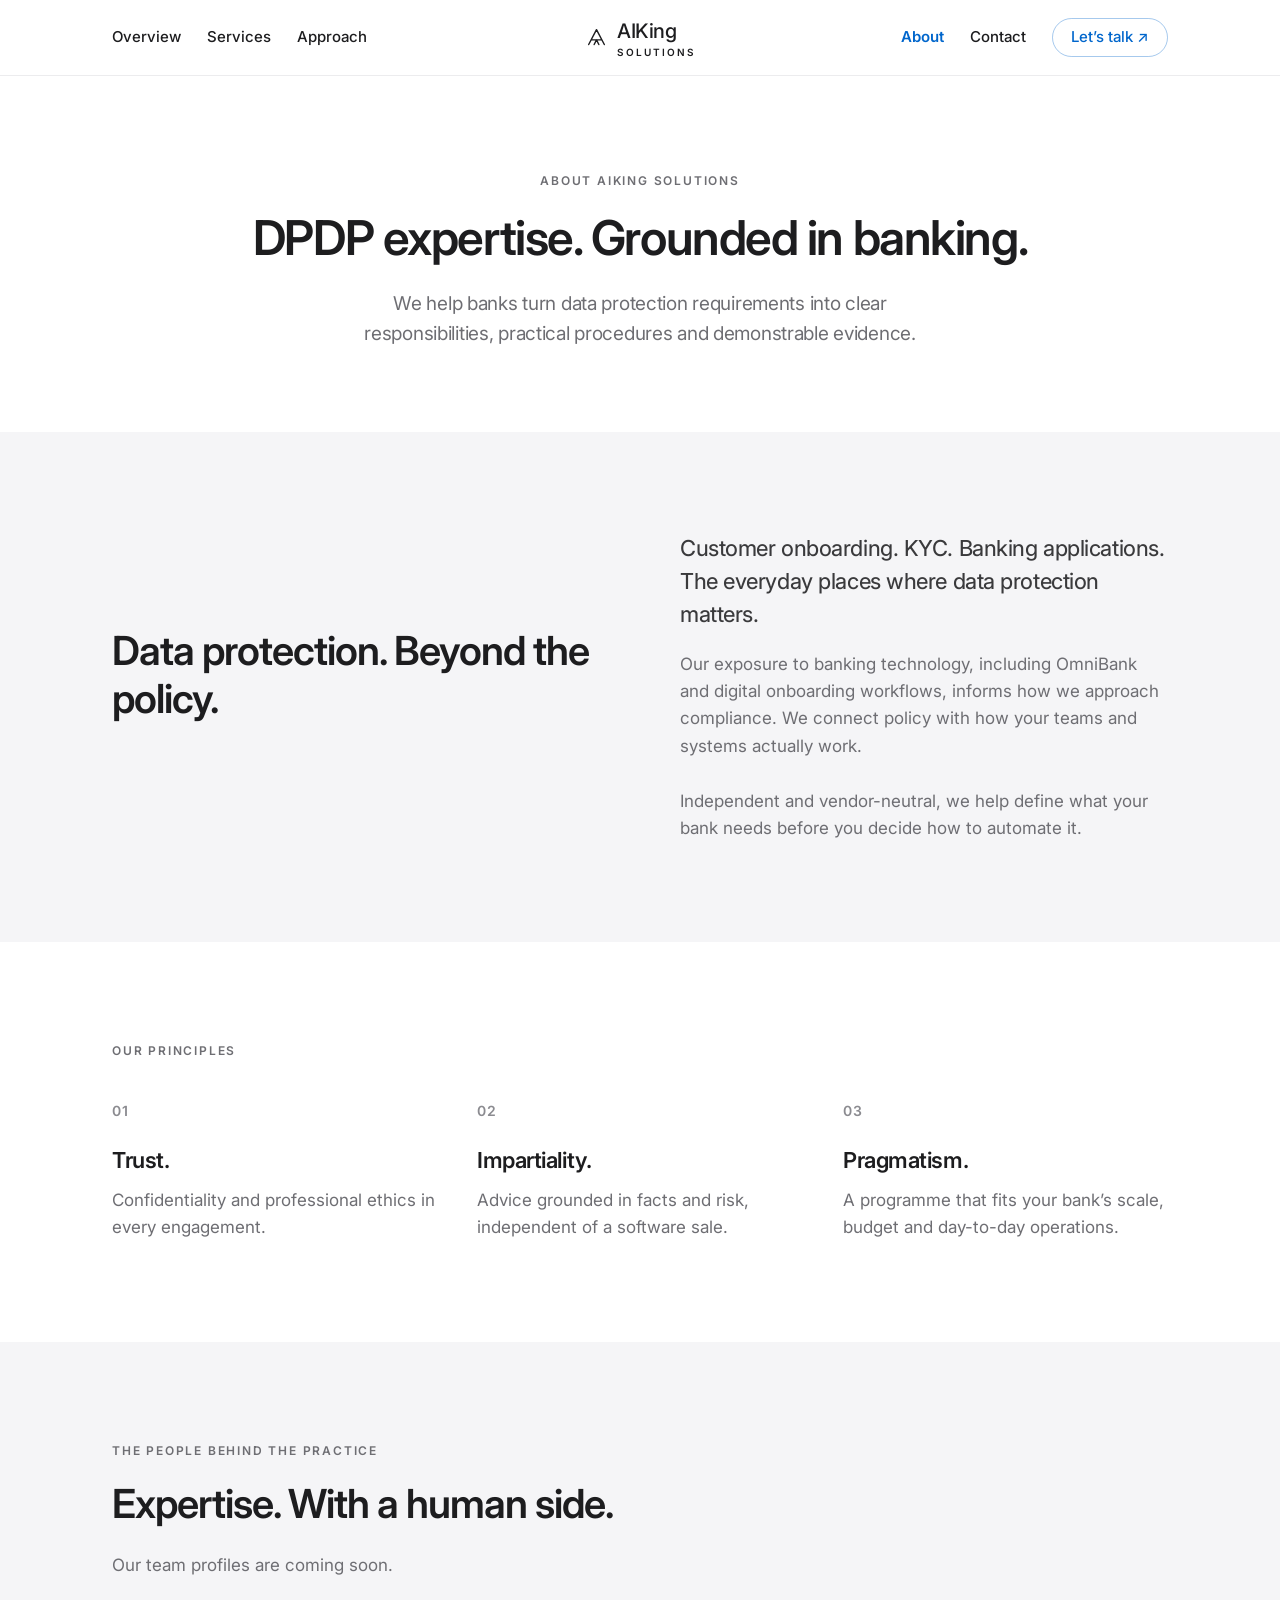
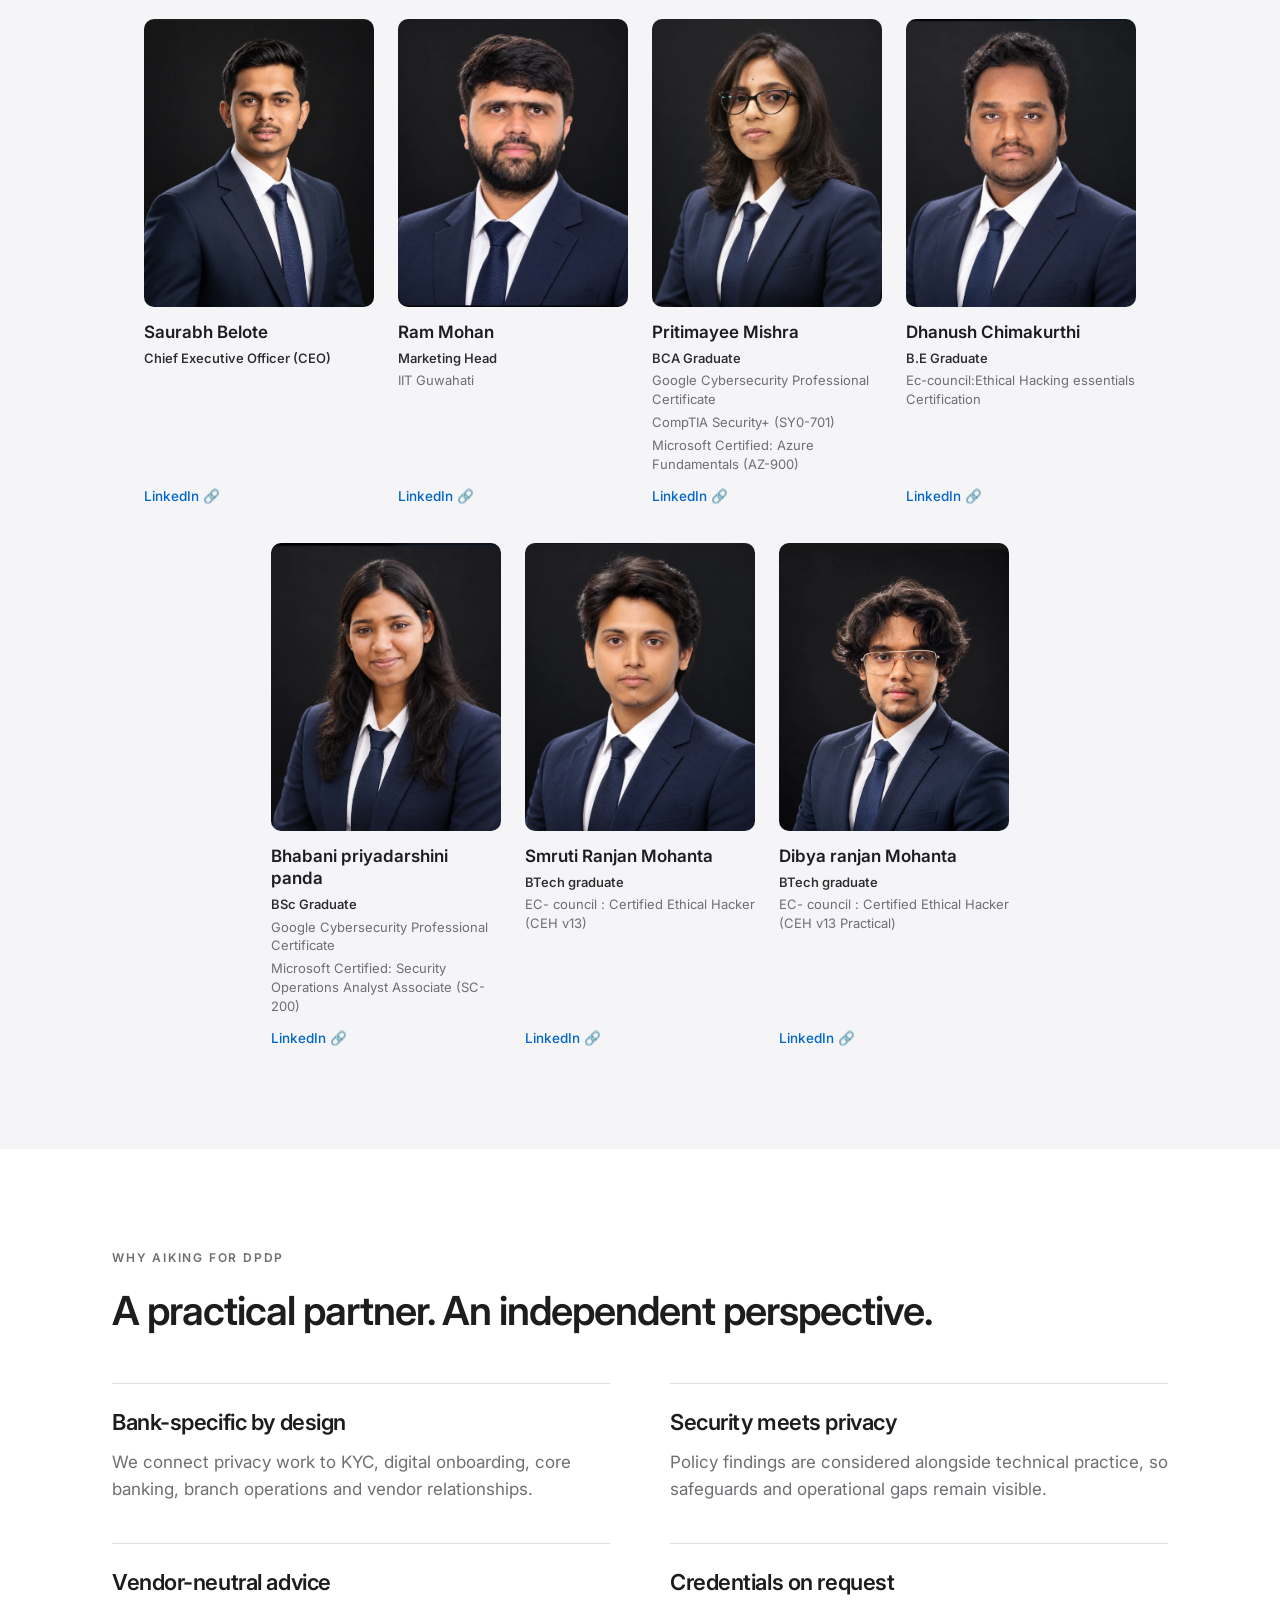
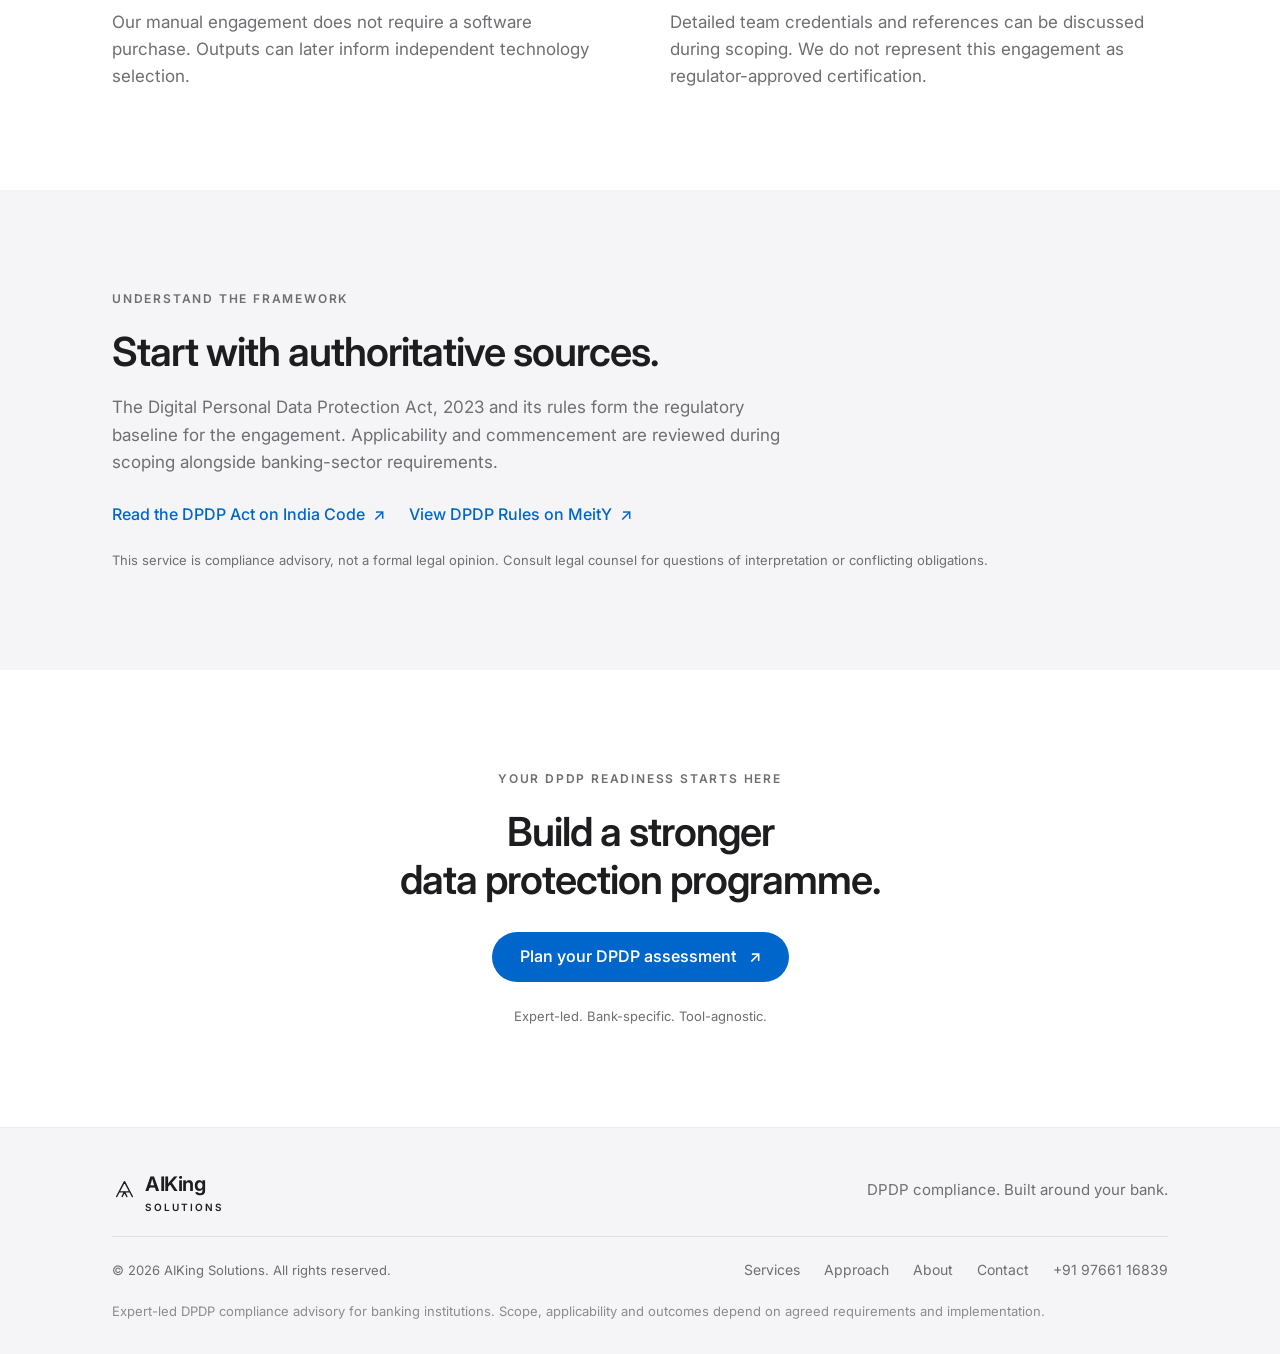
==== about.html @ 1e18ea0f "Enforce Inter font-family with !important, remove tailwindcdn runtime script, and bump to v=12" ====
<!doctype html>
<html lang="en">
  <head>
    <meta charset="UTF-8" />
    <meta name="viewport" content="width=device-width, initial-scale=1" />
    <title>About — AIKing Solutions</title>
    <meta name="description" content="Expert-led DPDP compliance services for banks. Bank-specific assessments, policies, training and editable compliance toolkits from AIKing Solutions." />
    <link rel="preconnect" href="https://fonts.googleapis.com" />
    <link rel="preconnect" href="https://fonts.gstatic.com" crossorigin />
    <link href="https://fonts.googleapis.com/css2?family=Inter:wght@400;500;600;700&display=swap" rel="stylesheet" />
    <link rel="stylesheet" href="styles.css?v=12" />
    <script defer src="script.js?v=12"></script>
  </head>
  <body>
    <header class="site-header">
      <nav class="wrap nav" aria-label="Main navigation">
        <div class="nav-left"><a href="index.html">Overview</a><a href="services.html">Services</a><a href="approach.html">Approach</a></div>
        <a href="index.html" class="brand" aria-label="AIKing Solutions home"
          ><svg viewBox="0 0 32 32" fill="none" aria-hidden="true"><path d="m6 25 10-19 10 19M10 19h12M13 25l3-6 3 6" stroke="currentColor" stroke-width="1.8" stroke-linecap="round" stroke-linejoin="round" /></svg><span>AIKing<small>SOLUTIONS</small></span></a
        >
        <div class="nav-right"><a href="about.html" class="active" aria-current="page">About</a><a href="contact.html">Contact</a><a class="nav-cta" href="contact.html">Let’s talk ↗</a></div>
        <button class="menu-toggle" aria-expanded="false" aria-label="Toggle navigation">Menu</button>
      </nav>
    </header>
    <main>
      <section class="page-intro wrap reveal">
        <p class="eyebrow">ABOUT AIKING SOLUTIONS</p>
        <h1 style="margin-bottom: 28px">DPDP expertise. Grounded in banking.</h1>
        <p class="lead">We help banks turn data protection requirements into clear responsibilities, practical procedures and demonstrable evidence.</p>
      </section>
      <section class="soft section">
        <div class="wrap split reveal">
          <h2>Data protection. Beyond the policy.</h2>
          <div>
            <p class="body-large" style="margin-bottom: 20px">Customer onboarding. KYC. Banking applications. The everyday places where data protection matters.</p>
            <p style="margin-bottom: 28px">Our exposure to banking technology, including OmniBank and digital onboarding workflows, informs how we approach compliance. We connect policy with how your teams and systems actually work.</p>
            <p>Independent and vendor-neutral, we help define what your bank needs before you decide how to automate it.</p>
          </div>
        </div>
      </section>
      <section class="wrap section">
        <p class="eyebrow">OUR PRINCIPLES</p>
        <div class="grid md:grid-cols-3 gap-10 pillars">
          <article class="reveal">
            <span class="number">01</span>
            <h3>Trust.</h3>
            <p>Confidentiality and professional ethics in every engagement.</p>
          </article>
          <article class="reveal">
            <span class="number">02</span>
            <h3>Impartiality.</h3>
            <p>Advice grounded in facts and risk, independent of a software sale.</p>
          </article>
          <article class="reveal">
            <span class="number">03</span>
            <h3>Pragmatism.</h3>
            <p>A programme that fits your bank’s scale, budget and day-to-day operations.</p>
          </article>
        </div>
      </section>
      <section class="soft section">
        <div class="wrap">
          <p class="eyebrow">THE PEOPLE BEHIND THE PRACTICE</p>
          <h2>Expertise. With a human side.</h2>
          <p>Our team profiles are coming soon.</p>
          <div class="team-container" style="display: flex; flex-direction: column; gap: 36px; margin-top: 40px">
            <div class="team-row" style="display: flex; flex-wrap: wrap; justify-content: center; gap: 32px 24px">
              <article class="team-placeholder reveal" aria-label="Saurabh Belote" style="flex: 0 1 230px; width: 230px; max-width: 235px; display: flex; flex-direction: column">
                <div class="portrait" style="border: none; outline: none; box-shadow: none; background: transparent; overflow: hidden; border-radius: 10px; margin-bottom: 14px"><img src="images/team-ceo.webp" alt="Saurabh Belote" style="width: 100%; height: 100%; object-fit: cover; object-position: center top; border: none; outline: none; display: block" /></div>
                <p style="font-weight: 600; color: var(--ink); font-size: 14px; margin: 0 0 6px">Saurabh Belote</p>
                <div style="display: flex; flex-direction: column; gap: 4px; font-size: 11px; line-height: 1.45; color: var(--muted)"><span style="color: #2c2c2e; font-weight: 550">Chief Executive Officer (CEO)</span></div>
                <a href="https://www.linkedin.com/in/saurabh-belote" target="_blank" rel="noopener noreferrer" style="color: var(--blue); font-size: 11px; font-weight: 500; display: inline-block; margin-top: auto; padding-top: 12px">LinkedIn 🔗</a>
              </article>
              <article class="team-placeholder reveal" aria-label="Ram Mohan" style="flex: 0 1 230px; width: 230px; max-width: 235px; display: flex; flex-direction: column">
                <div class="portrait" style="border: none; outline: none; box-shadow: none; background: transparent; overflow: hidden; border-radius: 10px; margin-bottom: 14px"><img src="images/team-marketing.webp" alt="Ram Mohan" style="width: 100%; height: 100%; object-fit: cover; object-position: center top; border: none; outline: none; display: block" /></div>
                <p style="font-weight: 600; color: var(--ink); font-size: 14px; margin: 0 0 6px">Ram Mohan</p>
                <div style="display: flex; flex-direction: column; gap: 4px; font-size: 11px; line-height: 1.45; color: var(--muted)"><span style="color: #2c2c2e; font-weight: 550">Marketing Head</span><span>IIT Guwahati</span></div>
                <a href="https://linkedin.com/in/rammohanpydi" target="_blank" rel="noopener noreferrer" style="color: var(--blue); font-size: 11px; font-weight: 500; display: inline-block; margin-top: auto; padding-top: 12px">LinkedIn 🔗</a>
              </article>
              <article class="team-placeholder reveal" aria-label="Pritimayee Mishra" style="flex: 0 1 230px; width: 230px; max-width: 235px; display: flex; flex-direction: column">
                <div class="portrait" style="border: none; outline: none; box-shadow: none; background: transparent; overflow: hidden; border-radius: 10px; margin-bottom: 14px"><img src="images/team-1.webp" alt="Pritimayee Mishra" style="width: 100%; height: 100%; object-fit: cover; object-position: center top; border: none; outline: none; display: block" /></div>
                <p style="font-weight: 600; color: var(--ink); font-size: 14px; margin: 0 0 6px">Pritimayee Mishra</p>
                <div style="display: flex; flex-direction: column; gap: 4px; font-size: 11px; line-height: 1.45; color: var(--muted)"><span style="color: #2c2c2e; font-weight: 550">BCA Graduate</span><span>Google Cybersecurity Professional Certificate</span><span>CompTIA Security+ (SY0-701)</span><span>Microsoft Certified: Azure Fundamentals (AZ-900)</span></div>
                <a href="https://www.linkedin.com/in/pritimayee-mishra-a0551719b?utm_source=share_via&utm_content=profile&utm_medium=member_android" target="_blank" rel="noopener noreferrer" style="color: var(--blue); font-size: 11px; font-weight: 500; display: inline-block; margin-top: auto; padding-top: 12px">LinkedIn 🔗</a>
              </article>
              <article class="team-placeholder reveal" aria-label="Dhanush Chimakurthi" style="flex: 0 1 230px; width: 230px; max-width: 235px; display: flex; flex-direction: column">
                <div class="portrait" style="border: none; outline: none; box-shadow: none; background: transparent; overflow: hidden; border-radius: 10px; margin-bottom: 14px"><img src="images/team-2.webp" alt="Dhanush Chimakurthi" style="width: 100%; height: 100%; object-fit: cover; object-position: center top; border: none; outline: none; display: block" /></div>
                <p style="font-weight: 600; color: var(--ink); font-size: 14px; margin: 0 0 6px">Dhanush Chimakurthi</p>
                <div style="display: flex; flex-direction: column; gap: 4px; font-size: 11px; line-height: 1.45; color: var(--muted)"><span style="color: #2c2c2e; font-weight: 550">B.E Graduate</span><span>Ec-council:Ethical Hacking essentials Certification</span></div>
                <a href="https://www.linkedin.com/in/dhanush-chimakurthi-601066255/" target="_blank" rel="noopener noreferrer" style="color: var(--blue); font-size: 11px; font-weight: 500; display: inline-block; margin-top: auto; padding-top: 12px">LinkedIn 🔗</a>
              </article>
            </div>
            <div class="team-row" style="display: flex; flex-wrap: wrap; justify-content: center; gap: 32px 24px">
              <article class="team-placeholder reveal" aria-label="Bhabani priyadarshini panda" style="flex: 0 1 230px; width: 230px; max-width: 235px; display: flex; flex-direction: column">
                <div class="portrait" style="border: none; outline: none; box-shadow: none; background: transparent; overflow: hidden; border-radius: 10px; margin-bottom: 14px"><img src="images/team-3.webp" alt="Bhabani priyadarshini panda" style="width: 100%; height: 100%; object-fit: cover; object-position: center top; border: none; outline: none; display: block" /></div>
                <p style="font-weight: 600; color: var(--ink); font-size: 14px; margin: 0 0 6px">Bhabani priyadarshini panda</p>
                <div style="display: flex; flex-direction: column; gap: 4px; font-size: 11px; line-height: 1.45; color: var(--muted)"><span style="color: #2c2c2e; font-weight: 550">BSc Graduate</span><span>Google Cybersecurity Professional Certificate</span><span>Microsoft Certified: Security Operations Analyst Associate (SC-200)</span></div>
                <a href="https://www.linkedin.com/in/bp69" target="_blank" rel="noopener noreferrer" style="color: var(--blue); font-size: 11px; font-weight: 500; display: inline-block; margin-top: auto; padding-top: 12px">LinkedIn 🔗</a>
              </article>
              <article class="team-placeholder reveal" aria-label="Smruti Ranjan Mohanta" style="flex: 0 1 230px; width: 230px; max-width: 235px; display: flex; flex-direction: column">
                <div class="portrait" style="border: none; outline: none; box-shadow: none; background: transparent; overflow: hidden; border-radius: 10px; margin-bottom: 14px"><img src="images/team-4.webp" alt="Smruti Ranjan Mohanta" style="width: 100%; height: 100%; object-fit: cover; object-position: center top; border: none; outline: none; display: block" /></div>
                <p style="font-weight: 600; color: var(--ink); font-size: 14px; margin: 0 0 6px">Smruti Ranjan Mohanta</p>
                <div style="display: flex; flex-direction: column; gap: 4px; font-size: 11px; line-height: 1.45; color: var(--muted)"><span style="color: #2c2c2e; font-weight: 550">BTech graduate</span><span>EC- council : Certified Ethical Hacker (CEH v13)</span></div>
                <a href="https://www.linkedin.com/in/smruti-ranjan-mohanta-346a89293" target="_blank" rel="noopener noreferrer" style="color: var(--blue); font-size: 11px; font-weight: 500; display: inline-block; margin-top: auto; padding-top: 12px">LinkedIn 🔗</a>
              </article>
              <article class="team-placeholder reveal" aria-label="Dibya ranjan Mohanta" style="flex: 0 1 230px; width: 230px; max-width: 235px; display: flex; flex-direction: column">
                <div class="portrait" style="border: none; outline: none; box-shadow: none; background: transparent; overflow: hidden; border-radius: 10px; margin-bottom: 14px"><img src="images/team-5.webp" alt="Dibya ranjan Mohanta" style="width: 100%; height: 100%; object-fit: cover; object-position: center top; border: none; outline: none; display: block" /></div>
                <p style="font-weight: 600; color: var(--ink); font-size: 14px; margin: 0 0 6px">Dibya ranjan Mohanta</p>
                <div style="display: flex; flex-direction: column; gap: 4px; font-size: 11px; line-height: 1.45; color: var(--muted)"><span style="color: #2c2c2e; font-weight: 550">BTech graduate</span><span>EC- council : Certified Ethical Hacker (CEH v13 Practical)</span></div>
                <a href="https://www.linkedin.com/in/dibyaranjan-mohanta?utm_source=share_via&utm_content=profile&utm_medium=member_ios" target="_blank" rel="noopener noreferrer" style="color: var(--blue); font-size: 11px; font-weight: 500; display: inline-block; margin-top: auto; padding-top: 12px">LinkedIn 🔗</a>
              </article>
            </div>
          </div>
        </div>
      </section>
      <section class="section">
        <div class="wrap">
          <p class="eyebrow">WHY AIKING FOR DPDP</p>
          <h2>A practical partner. An independent perspective.</h2>
          <div class="detail-grid">
            <article class="reveal">
              <h3>Bank-specific by design</h3>
              <p>We connect privacy work to KYC, digital onboarding, core banking, branch operations and vendor relationships.</p>
            </article>
            <article class="reveal">
              <h3>Security meets privacy</h3>
              <p>Policy findings are considered alongside technical practice, so safeguards and operational gaps remain visible.</p>
            </article>
            <article class="reveal">
              <h3>Vendor-neutral advice</h3>
              <p>Our manual engagement does not require a software purchase. Outputs can later inform independent technology selection.</p>
            </article>
            <article class="reveal">
              <h3>Credentials on request</h3>
              <p>Detailed team credentials and references can be discussed during scoping. We do not represent this engagement as regulator-approved certification.</p>
            </article>
          </div>
        </div>
      </section>
      <section class="soft section">
        <div class="wrap">
          <p class="eyebrow">UNDERSTAND THE FRAMEWORK</p>
          <h2 style="margin-bottom: 18px">Start with authoritative sources.</h2>
          <p class="section-description" style="margin-bottom: 28px">The Digital Personal Data Protection Act, 2023 and its rules form the regulatory baseline for the engagement. Applicability and commencement are reviewed during scoping alongside banking-sector requirements.</p>
          <div class="resource-links">
            <a class="link" href="https://www.meity.gov.in/documents/act-and-policies/digital-personal-data-protection-rules-2025-gDOxUjMtQWa?pageTitle=Digital-Personal-Data-Protection-Rules-2025" target="_blank" rel="noopener noreferrer">Read the DPDP Act on India Code <span aria-hidden="true">↗</span></a
            ><a class="link" href="DPDP-ACT-official.pdf" target="_blank" rel="noopener noreferrer">View DPDP Rules on MeitY <span aria-hidden="true">↗</span></a>
          </div>
          <p class="fine">This service is compliance advisory, not a formal legal opinion. Consult legal counsel for questions of interpretation or conflicting obligations.</p>
        </div>
      </section>
      <section class="endcap reveal">
        <p class="eyebrow">YOUR DPDP READINESS STARTS HERE</p>
        <h2 style="margin-bottom: 28px">Build a stronger<br />data protection programme.</h2>
        <a class="button" href="contact.html">Plan your DPDP assessment <span aria-hidden="true">↗</span></a>
        <p class="fine">Expert-led. Bank-specific. Tool-agnostic.</p>
      </section>
    </main>
    <footer>
      <div class="wrap">
        <div class="footer-top">
          <a href="index.html" class="brand"
            ><svg viewBox="0 0 32 32" fill="none" aria-hidden="true"><path d="m6 25 10-19 10 19M10 19h12M13 25l3-6 3 6" stroke="currentColor" stroke-width="1.8" stroke-linecap="round" stroke-linejoin="round" /></svg><span>AIKing<small>SOLUTIONS</small></span></a
          >
          <p>DPDP compliance. Built around your bank.</p>
        </div>
        <div class="footer-bottom">
          <small>© 2026 AIKing Solutions. All rights reserved.</small>
          <div class="footer-links"><a href="services.html">Services</a><a href="approach.html">Approach</a><a href="about.html" class="active" aria-current="page">About</a><a href="contact.html">Contact</a><a href="tel:+919766116839">+91 97661 16839</a></div>
        </div>
        <p class="fine">Expert-led DPDP compliance advisory for banking institutions. Scope, applicability and outcomes depend on agreed requirements and implementation.</p>
      </div>
    </footer>
  </body>
</html>
---- styles.css ----
@import url('https://fonts.googleapis.com/css2?family=Inter:wght@400;500;600;700&display=swap');

/* ==========================================================================
   AIKing Solutions — Typography & Design System
   Consistent font sizes, line heights, and mobile responsive behavior
   ========================================================================== */

:root {
  /* Brand Color Palette */
  --blue: #0066cc;
  --blue-hover: #004f9e;
  --ink: #1d1d1f;
  --muted: #6e6e73;
  --soft: #f5f5f7;
  --border: #ececee;
  --border-dark: #dedee3;

  /* Font Family - Consistent Inter throughout */
  --font-sans: 'Inter', -apple-system, BlinkMacSystemFont, "Segoe UI", Roboto, Helvetica, Arial, sans-serif;

  /* Typography Scale — Desktop Defaults */
  --fs-hero: 64px;
  --lh-hero: 1.1;

  --fs-h1: 48px;
  --lh-h1: 1.15;

  --fs-h2: 40px;
  --lh-h2: 1.2;

  --fs-h3: 30px;
  --lh-h3: 1.25;

  --fs-h4: 22px;
  --lh-h4: 1.3;

  --fs-body-lead: 19px;
  --lh-body-lead: 1.55;

  --fs-body-large: 22px;
  --lh-body-large: 1.5;

  --fs-body: 17px;
  --lh-body: 1.6;

  --fs-nav: 15px;
  --lh-nav: 1.35;

  --fs-button: 16px;
  --lh-button: 1.35;

  --fs-label: 14px;
  --lh-label: 1.45;

  --fs-eyebrow: 12px;
  --fs-small: 13px;
  --lh-small: 1.6;
}

/* ==========================================================================
   Base Styles & Reset
   ========================================================================== */

*, *::before, *::after {
  box-sizing: border-box;
  font-family: inherit;
}

html {
  font-family: var(--font-sans) !important;
  scroll-behavior: smooth;
  scroll-padding-top: 90px;
  -webkit-text-size-adjust: 100%;
}

body, h1, h2, h3, h4, h5, h6, p, a, span, button, input, select, textarea, small, strong, th, td, caption, label, summary, .hero h1 {
  font-family: var(--font-sans) !important;
}

body {
  margin: 0;
  background: #ffffff;
  color: var(--ink);
  font-family: var(--font-sans);
  font-size: var(--fs-body);
  line-height: var(--lh-body);
  -webkit-font-smoothing: antialiased;
  -moz-osx-font-smoothing: grayscale;
  text-rendering: optimizeLegibility;
  overflow-x: hidden;
  width: 100%;
}

a {
  color: inherit;
  text-decoration: none;
  transition: color 0.2s ease;
}

button, input, textarea, select {
  font-family: var(--font-sans);
  font-size: inherit;
  color: inherit;
}

button, a, input, textarea, select {
  outline-offset: 4px;
}

/* ==========================================================================
   Typography Hierarchy (Desktop Defaults: >= 1025px)
   ========================================================================== */

h1, h2, h3, h4, p {
  margin-top: 0;
}

h1 {
  font-size: var(--fs-h1);
  font-weight: 600;
  line-height: var(--lh-h1);
  letter-spacing: -0.03em;
  margin-bottom: 24px;
  color: var(--ink);
  word-wrap: break-word;
}

h2 {
  font-size: var(--fs-h2);
  line-height: var(--lh-h2);
  font-weight: 600;
  letter-spacing: -0.025em;
  margin-bottom: 24px;
  color: var(--ink);
  word-wrap: break-word;
}

h3 {
  font-size: var(--fs-h3);
  font-weight: 600;
  letter-spacing: -0.02em;
  line-height: var(--lh-h3);
  margin-bottom: 16px;
  color: var(--ink);
  word-wrap: break-word;
}

p {
  color: var(--muted);
  font-size: var(--fs-body);
  line-height: var(--lh-body);
  margin-bottom: 18px;
}

p:last-child {
  margin-bottom: 0;
}

.lead {
  font-size: var(--fs-body-lead);
  line-height: var(--lh-body-lead);
  letter-spacing: -0.015em;
  max-width: 640px;
  margin: 0 auto 28px;
  color: var(--muted);
}

.body-large {
  font-size: var(--fs-body-large);
  line-height: var(--lh-body-large);
  letter-spacing: -0.02em;
  color: #3a3a3c;
  font-weight: 450;
}

.eyebrow {
  font-size: var(--fs-eyebrow);
  letter-spacing: 1.8px;
  line-height: 1.5;
  font-weight: 600;
  text-transform: uppercase;
  color: var(--muted);
  margin-bottom: 20px;
  display: block;
}

small {
  font-size: var(--fs-small);
  line-height: var(--lh-small);
  color: var(--muted);
}

.fine {
  font-size: var(--fs-small);
  line-height: var(--lh-small);
  margin-top: 24px;
  color: var(--muted);
  display: block;
}

/* ==========================================================================
   Buttons & Links
   ========================================================================== */

.button {
  border: 0;
  display: inline-flex;
  justify-content: center;
  gap: 12px;
  align-items: center;
  background: var(--blue);
  color: #ffffff;
  padding: 14px 28px;
  border-radius: 40px;
  font-size: var(--fs-button);
  line-height: var(--lh-button);
  font-weight: 550;
  font-family: var(--font-sans);
  cursor: pointer;
  transition: background 0.25s ease, transform 0.25s ease, box-shadow 0.25s ease;
  min-height: 48px;
  white-space: nowrap;
  box-sizing: border-box;
}

.button:hover {
  background: var(--blue-hover);
  transform: translateY(-2px);
  box-shadow: 0 4px 14px rgba(0, 102, 204, 0.25);
}

.button:active {
  transform: translateY(0);
}

.button.outline {
  background: transparent;
  color: var(--blue);
  border: 1.5px solid var(--blue);
  padding: 12px 24px;
  font-size: var(--fs-button);
  line-height: var(--lh-button);
  font-weight: 550;
  box-shadow: none;
}

.button.outline:hover {
  background: var(--blue);
  color: #ffffff;
  box-shadow: 0 4px 14px rgba(0, 102, 204, 0.25);
}

.link {
  color: var(--blue);
  font-size: var(--fs-button);
  font-weight: 500;
  line-height: var(--lh-button);
  display: inline-flex;
  gap: 8px;
  align-items: center;
  transition: color 0.2s ease, gap 0.2s ease;
}

.link:hover {
  color: var(--blue-hover);
  gap: 11px;
}

/* ==========================================================================
   Layout Containers & Common Classes
   ========================================================================== */

.wrap {
  max-width: 1120px;
  margin-left: auto;
  margin-right: auto;
  padding-left: 32px;
  padding-right: 32px;
  box-sizing: border-box;
}

.soft {
  background: var(--soft);
}

.section {
  padding-top: 100px;
  padding-bottom: 100px;
}

.section-head {
  margin-bottom: 56px;
}

.narrow {
  max-width: 1120px;
}

.split {
  display: grid;
  grid-template-columns: 1fr 1fr;
  gap: 80px;
  align-items: center;
  padding-top: 100px;
  padding-bottom: 100px;
}

.section .split {
  padding-top: 0;
  padding-bottom: 0;
}

/* ==========================================================================
   Header & Navigation
   ========================================================================== */

.site-header {
  height: 76px;
  position: sticky;
  top: 0;
  z-index: 50;
  background: rgba(255, 255, 255, 0.9);
  backdrop-filter: blur(20px);
  -webkit-backdrop-filter: blur(20px);
  border-bottom: 1px solid var(--border);
  transition: height 0.25s ease;
}

.nav {
  height: 100%;
  display: grid;
  grid-template-columns: 1fr auto 1fr;
  align-items: center;
  gap: 32px;
}

.nav-left, .nav-right {
  display: flex;
  gap: 26px;
  align-items: center;
}

.nav-right {
  justify-content: flex-end;
}

.nav a {
  font-size: var(--fs-nav);
  line-height: var(--lh-nav);
  font-weight: 500;
  white-space: nowrap;
  color: var(--ink);
  transition: color 0.2s ease;
}

.nav a:hover {
  color: var(--blue);
}

.nav a.active {
  color: var(--blue);
  font-weight: 600;
}

.brand {
  font-size: 20px !important;
  font-weight: 650;
  letter-spacing: -0.5px;
  display: flex;
  gap: 8px;
  align-items: center;
  color: var(--ink);
}

.brand svg {
  width: 25px;
  height: 25px;
  color: var(--ink);
  flex-shrink: 0;
}

.brand small {
  display: block;
  line-height: 1;
  font-size: 10px;
  font-weight: 600;
  letter-spacing: 2px;
  color: var(--ink);
  margin-top: 2px;
}

.nav-cta {
  color: var(--blue) !important;
  border: 1px solid rgba(0, 102, 204, 0.35);
  padding: 8px 18px;
  border-radius: 30px;
  font-size: var(--fs-nav);
  font-weight: 550;
  transition: background 0.2s ease, border-color 0.2s ease;
}

.nav-cta:hover {
  background: rgba(0, 102, 204, 0.08);
  border-color: var(--blue);
}

.menu-toggle {
  display: none;
}

/* ==========================================================================
   Hero Section
   ========================================================================== */

.hero {
  text-align: center;
  padding-top: 72px;
  padding-bottom: 24px;
  overflow: hidden;
  position: relative;
}

.hero h1 {
  font-size: var(--fs-hero);
  line-height: var(--lh-hero);
  font-weight: 650;
  letter-spacing: -0.035em;
  margin-bottom: 22px;
}

.actions {
  display: flex;
  align-items: center;
  gap: 28px;
  justify-content: center;
  margin-bottom: 16px;
}

.hero-caption {
  display: flex;
  gap: 36px;
  justify-content: center;
  align-items: center;
  margin: 16px 0 48px;
  color: #86868b;
  font-size: 12px;
  font-weight: 500;
  letter-spacing: 1.5px;
}

/* 3D Folio Sculpture */
.sculpture {
  height: 470px;
  position: relative;
  max-width: 750px;
  margin: 12px auto 0;
  perspective: 1300px;
}

.folio {
  position: absolute;
  width: 265px;
  height: 320px;
  left: calc(50% - 132px);
  top: 64px;
  border-radius: 17px;
  transform: rotateY(-24deg) rotateX(12deg) rotateZ(-8deg);
  border: 1px solid #d2d3d6;
  box-shadow: 16px 22px 24px #20273515;
  background: linear-gradient(135deg, #ffffff 0%, #e8e9eb 50%, #ffffff 75%, #d9dade 100%);
}

.folio.back {
  transform: translate(52px, 5px) rotateY(-24deg) rotateX(12deg) rotateZ(6deg);
  background: #e5e5e8;
}

.folio.middle {
  transform: translate(26px, 1px) rotateY(-24deg) rotateX(12deg) rotateZ(-1deg);
}

.folio.front {
  padding: 23px;
  box-shadow: inset 2px 2px 1px white, 12px 23px 40px #20273520;
}

.folio-top {
  display: flex;
  justify-content: space-between;
  font-size: 12px;
  font-weight: 600;
  color: #54555c;
}

.folio-top span:last-child {
  font-size: 10px;
  letter-spacing: 1px;
}

.shield {
  width: 97px;
  height: 117px;
  margin: 28px auto 23px;
  color: #92959d;
  filter: drop-shadow(2px 4px 2px #ffffff);
}

.shield svg {
  height: 100%;
  width: 100%;
}

.folio-bottom {
  text-align: left;
}

.folio-bottom span {
  display: block;
  font-size: 20px;
  font-weight: 600;
  letter-spacing: -0.5px;
}

.folio-bottom small {
  font-size: 9px;
  letter-spacing: 1.5px;
  font-weight: 550;
}

.pedestal {
  position: absolute;
  bottom: 38px;
  left: 14%;
  width: 72%;
  height: 26px;
  border-radius: 50%;
  background: radial-gradient(ellipse, #a6a8b24a, transparent 70%);
  filter: blur(13px);
  z-index: -1;
}

.orbit {
  width: 590px;
  height: 190px;
  border: 1px solid #e8e8eb;
  border-radius: 50%;
  position: absolute;
  left: calc(50% - 295px);
  top: 170px;
  transform: rotate(-20deg);
  z-index: -1;
  pointer-events: none;
}

.orbit-two {
  transform: rotate(21deg);
  width: 660px;
  left: calc(50% - 330px);
  opacity: 0.55;
}

/* Focus strip */
.focus-strip {
  display: flex;
  justify-content: center;
  gap: 56px;
  border-top: 1px solid #e8e8eb;
  padding-top: 24px;
  padding-bottom: 28px;
  color: #6e6e73;
  font-size: var(--fs-label);
  font-weight: 500;
}

/* ==========================================================================
   Pillars & Deliverables Preview
   ========================================================================== */

.pillars {
  padding-top: 20px;
}

.number {
  font-size: var(--fs-label);
  font-weight: 600;
  color: #8b8b90;
  display: block;
  margin-bottom: 24px;
  letter-spacing: 0.5px;
}

.pillars h3,
.detail-grid h3,
.toolkit-list h3 {
  font-size: var(--fs-h4);
  line-height: var(--lh-h4);
  margin-bottom: 12px;
  font-weight: 600;
}

.pillars p,
.detail-grid p,
.toolkit-list p {
  font-size: var(--fs-body);
  line-height: var(--lh-body);
}

.paper-preview {
  background: #ffffff;
  padding: 40px;
  box-shadow: 0 16px 40px rgba(29, 29, 31, 0.05);
  transform: rotate(-2.5deg);
  border: 1px solid var(--border);
  min-height: 350px;
  border-radius: 8px;
}

.paper-preview h3 {
  font-size: 26px;
  line-height: 1.25;
  margin-bottom: 26px;
}

.paper-row {
  padding: 15px 0;
  border-top: 1px solid var(--border);
  display: flex;
  align-items: center;
  gap: 15px;
  font-size: var(--fs-label);
  color: #85858b;
  font-weight: 500;
}

.paper-row span {
  color: #414145;
  flex: 1;
  font-size: var(--fs-body);
}

.paper-preview small {
  font-size: 11px;
  letter-spacing: 1.2px;
  font-weight: 600;
  display: block;
  margin-top: 18px;
}

/* Detail Grid */
.detail-grid {
  display: grid;
  grid-template-columns: repeat(2, minmax(0, 1fr));
  gap: 40px 60px;
  margin-top: 48px;
}

.detail-grid article {
  border-top: 1px solid var(--border-dark);
  padding-top: 24px;
}

.section-description {
  max-width: 670px;
  font-size: var(--fs-body);
  line-height: var(--lh-body);
}

/* ==========================================================================
   Readiness Checklist & Summary Card
   ========================================================================== */

.readiness-layout {
  display: grid;
  grid-template-columns: 1.35fr 1fr;
  gap: 60px;
  margin-top: 45px;
  align-items: start;
}

.readiness-item {
  display: flex;
  align-items: flex-start;
  gap: 16px;
  padding: 18px 0;
  border-bottom: 1px solid var(--border-dark);
  font-size: var(--fs-body);
  line-height: var(--lh-body);
  cursor: pointer;
  word-break: break-word;
}

.readiness-item input[type="checkbox"] {
  accent-color: var(--blue);
  width: 20px;
  height: 20px;
  margin: 3px 0 0;
  flex-shrink: 0;
  cursor: pointer;
}

.readiness-result {
  background: #ffffff;
  padding: 32px;
  border-radius: 16px;
  border: 1px solid var(--border);
  box-shadow: 0 4px 20px rgba(0, 0, 0, 0.04);
  align-self: start;
  box-sizing: border-box;
}

.readiness-result .eyebrow {
  display: block;
}

.readiness-result h3 {
  font-size: var(--fs-h4);
  line-height: var(--lh-h4);
  margin-bottom: 12px;
}

.readiness-result p {
  font-size: var(--fs-body);
  line-height: var(--lh-body);
  margin-bottom: 22px;
}

/* Endcap CTA */
.endcap {
  text-align: center;
  padding: 100px 24px;
}

.endcap h2 {
  font-size: var(--fs-h2);
  line-height: var(--lh-h2);
  margin-bottom: 26px;
}

/* ==========================================================================
   Page Intro (Inner Pages)
   ========================================================================== */

.page-intro {
  padding-top: 96px;
  padding-bottom: 84px;
  text-align: center;
}

.page-intro h1 {
  margin-bottom: 24px !important;
}

.page-intro .lead {
  max-width: 620px;
}

/* ==========================================================================
   Services Page Components
   ========================================================================== */

.scope-index {
  display: flex;
  justify-content: space-between;
  align-items: center;
  font-size: var(--fs-label);
  font-weight: 500;
  color: #6e6e73;
  padding-bottom: 25px;
}

.service-list {
  padding-bottom: 100px;
}

.service-row {
  border-top: 1px solid var(--border-dark);
  padding: 40px 0;
  display: grid;
  grid-template-columns: 48px 1fr 1fr;
  gap: 32px;
  align-items: start;
}

.service-row h2 {
  font-size: 24px;
  line-height: 1.25;
  letter-spacing: -0.02em;
  margin-bottom: 0;
}

.service-row .number {
  margin: 4px 0 0;
}

.service-row p {
  font-size: var(--fs-body);
  line-height: var(--lh-body);
  margin-bottom: 14px;
}

.service-row small {
  font-size: 12.5px;
  font-weight: 600;
  letter-spacing: 0.5px;
  color: var(--muted);
}

.toolkit-list {
  margin-top: 56px;
}

/* Packages */
.packages {
  margin-top: 48px;
}

.package {
  border: 1px solid var(--border-dark);
  border-radius: 18px;
  padding: 32px 26px;
  background: #ffffff;
  display: flex;
  flex-direction: column;
  transition: transform 0.25s ease, box-shadow 0.25s ease;
  box-sizing: border-box;
}

.package:hover {
  transform: translateY(-3px);
  box-shadow: 0 12px 28px rgba(0, 0, 0, 0.06);
}

.package .eyebrow {
  font-size: 12px;
  letter-spacing: 1.2px;
  min-height: 16px;
  margin-bottom: 16px;
}

.package h3 {
  font-size: var(--fs-h4);
  line-height: var(--lh-h4);
  margin-bottom: 6px;
}

.duration {
  font-size: var(--fs-body);
  font-weight: 500;
  color: var(--ink);
  margin-bottom: 18px;
}

.package ul {
  list-style: none;
  padding: 20px 0;
  margin: 0;
  border-top: 1px solid var(--border);
  min-height: 160px;
  flex-grow: 1;
}

.package li {
  font-size: 14.5px;
  line-height: 1.5;
  padding: 8px 0;
  color: var(--muted);
}

.package li::before {
  content: '✓';
  padding-right: 10px;
  color: var(--blue);
  font-weight: 600;
}

.quote {
  font-size: 14px;
  font-weight: 550;
  color: var(--ink);
  margin-bottom: 20px;
}

.package .button.outline {
  width: 100%;
  text-align: center;
  justify-content: center;
}

/* Compare Table */
.table-scroll {
  overflow-x: auto;
  -webkit-overflow-scrolling: touch;
  margin-top: 40px;
  border: 1px solid var(--border-dark);
  border-radius: 12px;
}

.compare {
  width: 100%;
  border-collapse: collapse;
  min-width: 580px;
  font-size: 14px;
  text-align: left;
}

.compare caption {
  text-align: left;
  padding: 16px 20px;
  font-size: var(--fs-label);
  font-weight: 500;
  color: var(--muted);
  border-bottom: 1px solid var(--border);
}

.compare th, .compare td {
  padding: 18px 20px;
  border-bottom: 1px solid var(--border);
  vertical-align: top;
  line-height: 1.55;
}

.compare th {
  font-weight: 600;
  color: var(--ink);
}

.compare td {
  color: var(--muted);
}

.compare thead th {
  background: #f5f5f7;
  font-size: 14px;
  font-weight: 600;
  border-bottom: 1px solid var(--border-dark);
}

/* FAQ Details */
.faq {
  padding-top: 20px;
}

details {
  border-bottom: 1px solid #e0e0e3;
  padding: 22px 0;
}

summary {
  list-style: none;
  cursor: pointer;
  display: flex;
  justify-content: space-between;
  align-items: center;
  gap: 16px;
  font-size: 18px;
  font-weight: 550;
  color: var(--ink);
  line-height: 1.4;
}

summary::-webkit-details-marker {
  display: none;
}

summary span {
  font-size: 22px;
  font-weight: 400;
  color: var(--blue);
  transition: transform 0.25s ease;
  flex-shrink: 0;
  line-height: 1;
}

details[open] summary span {
  transform: rotate(45deg);
}

details p {
  font-size: var(--fs-body);
  line-height: var(--lh-body);
  padding-top: 16px;
  margin-bottom: 0;
}

/* ==========================================================================
   Approach Timeline
   ========================================================================== */

.timeline-section {
  display: grid;
  grid-template-columns: 240px 1fr;
  gap: 70px;
  padding-bottom: 100px;
}

.timeline-heading strong {
  font-size: 26px;
  font-weight: 600;
  color: var(--ink);
  line-height: 1.3;
}

.phase {
  display: grid;
  grid-template-columns: 42px 1fr;
  gap: 24px;
  position: relative;
  padding-bottom: 44px;
}

.phase::before {
  content: '';
  position: absolute;
  left: 20px;
  top: 44px;
  bottom: 4px;
  width: 1px;
  background: var(--border-dark);
}

.phase:last-child::before {
  display: none;
}

.phase-num {
  border: 1px solid var(--border-dark);
  border-radius: 50%;
  height: 42px;
  width: 42px;
  display: grid;
  place-items: center;
  font-size: 13px;
  font-weight: 600;
  color: var(--ink);
  background: #fafafa;
}

.phase-title {
  display: flex;
  gap: 16px;
  align-items: baseline;
  justify-content: space-between;
  margin-bottom: 8px;
}

.phase-title h3 {
  font-size: var(--fs-h4);
  line-height: var(--lh-h4);
  margin-bottom: 0;
  font-weight: 600;
}

.phase-title span {
  font-size: var(--fs-label);
  font-weight: 500;
  color: var(--muted);
  white-space: nowrap;
}

.phase p {
  font-size: var(--fs-body);
  line-height: var(--lh-body);
  margin-bottom: 10px;
}

.phase small {
  font-size: 12.5px;
  letter-spacing: 0.6px;
  font-weight: 600;
  color: var(--muted);
}

/* ==========================================================================
   About Page Team Grid
   ========================================================================== */

.team-grid {
  display: grid;
  grid-template-columns: repeat(5, 1fr);
  gap: 20px;
  margin-top: 50px;
}

.portrait {
  aspect-ratio: 4/5;
  border-radius: 12px;
  background: linear-gradient(145deg, #eeeef0, #e5e5e9);
  display: flex;
  align-items: flex-end;
  justify-content: center;
  overflow: hidden;
}

.portrait svg {
  height: 76%;
  width: 80%;
  fill: #d1d1d7;
}

.portrait img {
  width: 100%;
  height: 100%;
  object-fit: cover;
  object-position: center top;
  display: block;
}

.team-placeholder {
  box-sizing: border-box;
}

.team-placeholder p {
  color: var(--ink) !important;
  font-size: 17px !important;
  font-weight: 600 !important;
  line-height: 1.3 !important;
  margin: 0 0 6px !important;
}

.team-placeholder div {
  font-size: 13px !important;
  line-height: 1.45 !important;
}

.team-placeholder div span {
  font-size: 13px !important;
}

.team-placeholder a {
  font-size: 13.5px !important;
  font-weight: 500 !important;
  color: var(--blue) !important;
}

.resource-links {
  display: flex;
  flex-wrap: wrap;
  gap: 24px;
  margin-top: 28px;
}

/* ==========================================================================
   Contact Page Layout & Form
   ========================================================================== */

.contact-layout {
  display: grid;
  grid-template-columns: 1fr 1.35fr;
  gap: 80px;
  padding-bottom: 110px;
}

.contact-aside h3 {
  font-size: var(--fs-h3);
  line-height: var(--lh-h3);
}

.contact-aside ol {
  list-style: none;
  margin: 32px 0;
  padding: 0;
}

.contact-aside li {
  display: flex;
  gap: 16px;
  font-size: 15px;
  line-height: 1.5;
  padding: 14px 0;
  color: var(--muted);
  border-bottom: 1px solid var(--border);
}

.contact-aside li span {
  color: #a1a1a6;
  font-size: 13px;
  font-weight: 600;
}

.contact-note {
  border-top: 1px solid #ddd;
  padding-top: 24px;
  margin-top: 20px;
}

.contact-note p {
  font-size: var(--fs-body);
  line-height: var(--lh-body);
  color: var(--ink);
  margin-bottom: 10px;
}

.contact-note small {
  font-size: 13px;
  line-height: 1.55;
}

.inquiry {
  background: var(--soft);
  padding: 36px;
  border-radius: 18px;
  border: 1px solid #e8e8ed;
}

.inquiry label {
  display: block;
  font-size: var(--fs-label);
  font-weight: 550;
  color: var(--ink);
  margin-bottom: 20px;
  line-height: 1.4;
}

.inquiry input:not([type=checkbox]),
.inquiry textarea,
.inquiry select {
  display: block;
  width: 100%;
  border: 1px solid #d8d8dd;
  background: #ffffff;
  border-radius: 8px;
  padding: 13px 15px;
  margin-top: 8px;
  font-size: 15px;
  line-height: 1.4;
  color: var(--ink);
  font-family: var(--font-sans);
  transition: border-color 0.2s ease, outline-color 0.2s ease;
  box-sizing: border-box;
}

.inquiry input:focus,
.inquiry textarea:focus,
.inquiry select:focus {
  outline: 2px solid var(--blue);
  outline-offset: 2px;
  border-color: var(--blue);
}

.inquiry textarea {
  resize: vertical;
}

.inquiry .checkbox {
  display: flex;
  gap: 12px;
  align-items: flex-start;
  font-size: 14px;
  line-height: 1.55;
  color: var(--muted);
  font-weight: 400;
  cursor: pointer;
  margin-bottom: 22px;
}

.inquiry .checkbox input {
  accent-color: var(--blue);
  width: 18px;
  height: 18px;
  margin-top: 2px;
  flex-shrink: 0;
}

#submit-btn {
  width: auto;
  min-height: 48px;
}

#form-result {
  border-top: 1px solid #ddd;
  padding-top: 24px;
  margin-top: 24px;
}

#form-result h3 {
  font-size: var(--fs-h4);
  line-height: var(--lh-h4);
  margin-bottom: 8px;
}

#form-result p {
  font-size: 15px;
  line-height: 1.55;
  color: var(--muted);
}

#gmail-open-btn {
  font-size: 14px !important;
  padding: 10px 22px !important;
}

/* ==========================================================================
   Footer
   ========================================================================== */

footer {
  background: var(--soft);
  padding: 40px 0 32px;
  border-top: 1px solid var(--border);
}

.footer-top {
  display: flex;
  align-items: center;
  justify-content: space-between;
  padding-bottom: 24px;
  border-bottom: 1px solid var(--border-dark);
}

.footer-top p {
  font-size: 15px;
  margin: 0;
  color: var(--muted);
}

.footer-bottom {
  display: flex;
  justify-content: space-between;
  align-items: center;
  gap: 20px;
  margin-top: 22px;
}

.footer-bottom small {
  font-size: 13px;
  color: var(--muted);
}

.footer-links {
  display: flex;
  gap: 24px;
  font-size: 14px;
  color: var(--muted);
}

.footer-links a:hover {
  color: var(--blue);
}

footer .fine {
  font-size: 13px;
  line-height: 1.6;
  margin-top: 20px;
  color: #8b8b90;
}

/* ==========================================================================
   Motion & Animation
   ========================================================================== */

.reveal {
  opacity: 1;
  transform: none;
}

.motion .reveal {
  opacity: 0;
  transform: translateY(18px);
  transition: opacity 0.6s cubic-bezier(0.16, 1, 0.3, 1), transform 0.6s cubic-bezier(0.16, 1, 0.3, 1);
  will-change: opacity, transform;
}

.motion .reveal.visible {
  opacity: 1;
  transform: none;
}

/* ==========================================================================
   Responsive Grid Utilities (Matching Tailwind Breakpoints)
   ========================================================================== */

@media (min-width: 768px) {
  .grid {
    display: grid;
  }
  .md\:grid-cols-3 {
    grid-template-columns: repeat(3, minmax(0, 1fr));
  }
  .md\:grid-cols-2 {
    grid-template-columns: repeat(2, minmax(0, 1fr));
  }
}

.gap-10 {
  gap: 40px;
}

.gap-6 {
  gap: 24px;
}

/* ==========================================================================
   Desktop Viewport Rules (>= 1025px)
   ========================================================================== */

@media (min-width: 1025px) {
  .hero h1 {
    font-size: 64px !important;
    line-height: 1.1 !important;
  }

  h1, .page-intro h1 {
    font-size: 48px !important;
    line-height: 1.15 !important;
  }

  h2 {
    font-size: 40px !important;
    line-height: 1.2 !important;
  }

  h3 {
    font-size: 30px !important;
    line-height: 1.25 !important;
  }

  .pillars h3,
  .detail-grid h3,
  .toolkit-list h3,
  .package h3,
  .phase-title h3,
  .readiness-result h3,
  #form-result h3 {
    font-size: 22px !important;
    line-height: 1.3 !important;
  }

  p, .section-description, details p {
    font-size: 17px;
    line-height: 1.6;
  }

  .lead {
    font-size: 19px;
    line-height: 1.55;
  }

  .body-large {
    font-size: 22px;
    line-height: 1.5;
  }

  .nav a {
    font-size: 15px;
    line-height: 1.35;
  }

  .button {
    font-size: 16px;
    line-height: 1.35;
  }
}

/* ==========================================================================
   Tablet Viewport Adjustments (768px – 1024px)
   ========================================================================== */

@media (min-width: 768px) and (max-width: 1024px) {
  .wrap {
    padding-left: 28px;
    padding-right: 28px;
  }

  /* Typography Tablet Specifications */
  .hero h1 {
    font-size: 48px !important;
    line-height: 1.1 !important;
  }

  h1, .page-intro h1 {
    font-size: 40px !important;
    line-height: 1.15 !important;
  }

  h2 {
    font-size: 32px !important;
    line-height: 1.2 !important;
  }

  h3 {
    font-size: 26px !important;
    line-height: 1.25 !important;
  }

  .pillars h3,
  .detail-grid h3,
  .toolkit-list h3,
  .package h3,
  .phase-title h3,
  .readiness-result h3,
  #form-result h3 {
    font-size: 20px !important;
    line-height: 1.3 !important;
  }

  p, .section-description, details p {
    font-size: 16.5px;
    line-height: 1.6;
  }

  .lead {
    font-size: 18px;
    line-height: 1.55;
  }

  .body-large {
    font-size: 20px;
    line-height: 1.5;
  }

  .nav a {
    font-size: 15px;
    line-height: 1.35;
  }

  .button {
    font-size: 15.5px;
    line-height: 1.35;
  }

  .nav {
    gap: 20px;
  }

  .nav-left, .nav-right {
    gap: 18px;
  }

  .split {
    gap: 48px;
    padding-top: 80px;
    padding-bottom: 80px;
  }

  .timeline-section {
    grid-template-columns: 200px 1fr;
    gap: 48px;
  }

  .contact-layout {
    grid-template-columns: 1fr;
    gap: 48px;
  }

  .detail-grid {
    gap: 32px 40px;
  }

  .service-row {
    grid-template-columns: 40px 1fr 1fr;
    gap: 24px;
    padding: 32px 0;
  }

  .package {
    padding: 26px 20px;
  }

  .package ul {
    min-height: 180px;
  }
}

/* ==========================================================================
   Mobile Viewport Adjustments (< 768px down to 320px)
   ========================================================================== */

@media (max-width: 767px) {
  .wrap {
    padding-left: 20px;
    padding-right: 20px;
  }

  /* Typography Mobile Specifications */
  .hero h1 {
    font-size: 36px !important;
    line-height: 1.15 !important;
    margin-bottom: 18px;
    letter-spacing: -0.03em;
  }

  h1, .page-intro h1 {
    font-size: 32px !important;
    line-height: 1.18 !important;
  }

  h2 {
    font-size: 28px !important;
    line-height: 1.22 !important;
  }

  h3 {
    font-size: 24px !important;
    line-height: 1.25 !important;
  }

  .pillars h3,
  .detail-grid h3,
  .toolkit-list h3,
  .package h3,
  .phase-title h3,
  .readiness-result h3,
  #form-result h3 {
    font-size: 18px !important;
    line-height: 1.32 !important;
  }

  p, .section-description, details p {
    font-size: 16px;
    line-height: 1.6;
  }

  .lead {
    font-size: 17px;
    line-height: 1.55;
    margin-bottom: 24px;
  }

  .hero .lead br {
    display: none;
  }

  .body-large {
    font-size: 19px;
    line-height: 1.5;
  }

  .button {
    font-size: 16px;
    line-height: 1.4;
  }

  .button.outline {
    font-size: 16px;
  }

  /* Header & Mobile Dropdown Navigation */
  .site-header {
    height: 66px;
    position: sticky;
    top: 0;
    z-index: 100;
    background: #ffffff;
    border-bottom: 1px solid var(--border);
  }

  .site-header.nav-is-open,
  .site-header:has(.nav.open) {
    height: auto;
    box-shadow: 0 16px 32px rgba(0, 0, 0, 0.08);
  }

  .nav {
    display: flex;
    flex-wrap: wrap;
    align-items: center;
    justify-content: space-between;
    min-height: 66px;
    position: relative;
    padding-top: 0;
    padding-bottom: 0;
  }

  .brand {
    order: 1;
    z-index: 105;
    flex: 0 0 auto;
    display: inline-flex;
    align-items: center;
    gap: 8px;
    height: 66px;
    width: auto !important;
  }

  .menu-toggle {
    order: 2;
    z-index: 105;
    margin-left: auto;
    flex: 0 0 auto;
    display: inline-flex;
    align-items: center;
    justify-content: center;
    min-height: 40px;
    padding: 7px 16px;
    background: #f5f5f7;
    border: 1px solid #d2d3d6;
    border-radius: 8px;
    color: var(--blue);
    font-size: 14px;
    font-weight: 550;
    cursor: pointer;
  }

  .nav-left,
  .nav-right {
    display: none;
    width: 100%;
    box-sizing: border-box;
  }

  .nav.open {
    padding-bottom: 16px;
  }

  .nav.open .nav-left {
    order: 3;
    display: flex;
    flex-direction: column;
    align-items: flex-start;
    gap: 12px;
    padding: 16px 0 12px;
    margin-top: 0;
    border-top: 1px solid var(--border);
    width: 100%;
  }

  .nav.open .nav-right {
    order: 4;
    display: flex;
    flex-direction: column;
    align-items: flex-start;
    gap: 12px;
    padding: 12px 0 20px;
    margin-top: 0;
    border-top: 1px solid #f0f0f2;
    width: 100%;
  }

  .nav.open .nav-left a,
  .nav.open .nav-right a:not(.nav-cta) {
    font-size: 16px;
    font-weight: 500;
    color: var(--ink);
    padding: 8px 0;
    display: block;
    width: 100%;
    line-height: 1.4;
  }

  .nav.open a.active {
    color: var(--blue);
    font-weight: 600;
  }

  .nav.open .nav-cta {
    display: inline-flex;
    justify-content: center;
    align-items: center;
    width: 100%;
    margin-top: 8px;
    padding: 14px 20px;
    font-size: 16px;
    font-weight: 600;
    border-radius: 30px;
    background: rgba(0, 102, 204, 0.08);
    border: 1.5px solid var(--blue);
    color: var(--blue) !important;
    text-align: center;
    box-sizing: border-box;
  }

  /* Hero Section Mobile */
  .hero {
    padding-top: 54px;
    padding-bottom: 16px;
    overflow: hidden;
  }

  .actions {
    flex-direction: column;
    gap: 16px;
    width: 100%;
  }

  .actions .button {
    width: 100%;
    max-width: 320px;
    text-align: center;
    justify-content: center;
  }

  .actions .link {
    justify-content: center;
    font-size: 16px;
  }

  .sculpture {
    height: 380px;
    transform: scale(0.85);
    transform-origin: center top;
    margin-top: -6px;
    margin-bottom: -20px;
    overflow: visible;
  }

  .hero-caption {
    gap: 16px;
    font-size: 11px;
    letter-spacing: 1.2px;
    flex-wrap: wrap;
    margin-top: 12px;
    margin-bottom: 36px;
  }

  .focus-strip {
    gap: 16px;
    font-size: 13px;
    flex-wrap: wrap;
    text-align: center;
    padding-top: 20px;
    padding-bottom: 22px;
  }

  /* Two-column splits stack vertically on mobile */
  .split {
    grid-template-columns: 1fr;
    gap: 36px;
    padding-top: 60px;
    padding-bottom: 60px;
  }

  .section {
    padding-top: 60px;
    padding-bottom: 60px;
  }

  .section-head {
    margin-bottom: 36px;
  }

  .pillars article {
    margin-bottom: 32px;
  }

  .number {
    margin-bottom: 16px;
  }

  .page-intro {
    padding-top: 64px;
    padding-bottom: 50px;
  }

  .paper-preview {
    padding: 28px 20px;
    transform: none;
    min-height: auto;
  }

  .paper-preview h3 {
    font-size: 24px;
    margin-bottom: 20px;
  }

  .paper-row {
    font-size: 13px;
  }

  .paper-row span {
    font-size: 15px;
  }

  /* Detail Grid stacks to 1 column */
  .detail-grid {
    grid-template-columns: 1fr;
    gap: 28px;
    margin-top: 36px;
  }

  /* Readiness Layout & Checklist Mobile */
  .readiness-layout {
    grid-template-columns: 1fr;
    gap: 32px;
    margin-top: 32px;
  }

  .readiness-item {
    font-size: 15.5px;
    padding: 16px 0;
  }

  .readiness-result {
    padding: 24px 20px;
    width: 100%;
  }

  /* Services list mobile */
  .service-list {
    padding-bottom: 60px;
  }

  .service-row {
    grid-template-columns: 1fr;
    gap: 12px;
    padding: 28px 0;
  }

  .service-row .number {
    margin-bottom: 0;
    color: var(--blue);
  }

  .service-row h2 {
    font-size: 22px !important;
    margin-bottom: 4px;
  }

  .service-row p {
    font-size: 16px;
    margin-bottom: 12px;
  }

  .packages {
    margin-top: 36px;
  }

  .package {
    margin-bottom: 20px;
    padding: 26px 20px;
  }

  .package ul {
    min-height: auto;
  }

  .toolkit-list > div {
    margin-bottom: 28px;
  }

  .table-scroll {
    margin-top: 32px;
  }

  .compare th, .compare td {
    padding: 14px 14px;
  }

  summary {
    font-size: 17px;
  }

  /* Timeline mobile */
  .timeline-section {
    grid-template-columns: 1fr;
    gap: 28px;
    padding-bottom: 60px;
  }

  .phase-title {
    display: flex;
    flex-direction: column;
    align-items: flex-start;
    gap: 4px;
    margin-bottom: 8px;
  }

  .phase-title h3 {
    margin-bottom: 2px;
  }

  .phase-title span {
    display: block;
    margin-bottom: 8px;
  }

  /* Team grid mobile */
  .team-grid {
    grid-template-columns: repeat(2, 1fr);
    gap: 16px;
  }

  /* Contact layout mobile */
  .contact-layout {
    grid-template-columns: 1fr;
    gap: 40px;
    padding-bottom: 60px;
  }

  .inquiry {
    padding: 24px 18px;
  }

  /* Prevent iOS Safari auto-zoom on form inputs by ensuring 16px font-size */
  .inquiry input:not([type=checkbox]),
  .inquiry textarea,
  .inquiry select {
    font-size: 16px;
    padding: 12px 14px;
  }

  .inquiry label {
    margin-bottom: 18px;
  }

  #submit-btn {
    width: 100%;
  }

  .endcap {
    padding: 70px 20px;
  }

  /* Footer mobile */
  .footer-top, .footer-bottom {
    align-items: flex-start;
    flex-direction: column;
    gap: 16px;
  }

  .footer-links {
    flex-wrap: wrap;
    gap: 12px 18px;
  }

  .resource-links {
    flex-direction: column;
    gap: 16px;
  }
}

/* ==========================================================================
   Small Mobile Devices (<= 360px)
   ========================================================================== */

@media (max-width: 360px) {
  .wrap {
    padding-left: 16px;
    padding-right: 16px;
  }

  .hero h1 {
    font-size: 32px !important;
  }

  h1, .page-intro h1 {
    font-size: 28px !important;
  }

  h2 {
    font-size: 24px !important;
  }

  .sculpture {
    transform: scale(0.72);
    height: 320px;
    margin-bottom: -36px;
  }

  .paper-preview {
    padding: 22px 16px;
  }

  .inquiry {
    padding: 20px 14px;
  }

  .button {
    padding: 12px 20px;
    font-size: 15px;
  }

  .hero-caption {
    gap: 12px;
    font-size: 10px;
  }
}

/* ==========================================================================
   Accessibility & Reduced Motion
   ========================================================================== */

@media (prefers-reduced-motion: reduce) {
  html {
    scroll-behavior: auto;
  }

  .motion .reveal {
    opacity: 1;
    transform: none;
    transition: none;
  }

  *, *::before, *::after {
    animation-duration: 0.01ms !important;
    animation-iteration-count: 1 !important;
    transition-duration: 0.01ms !important;
  }
}
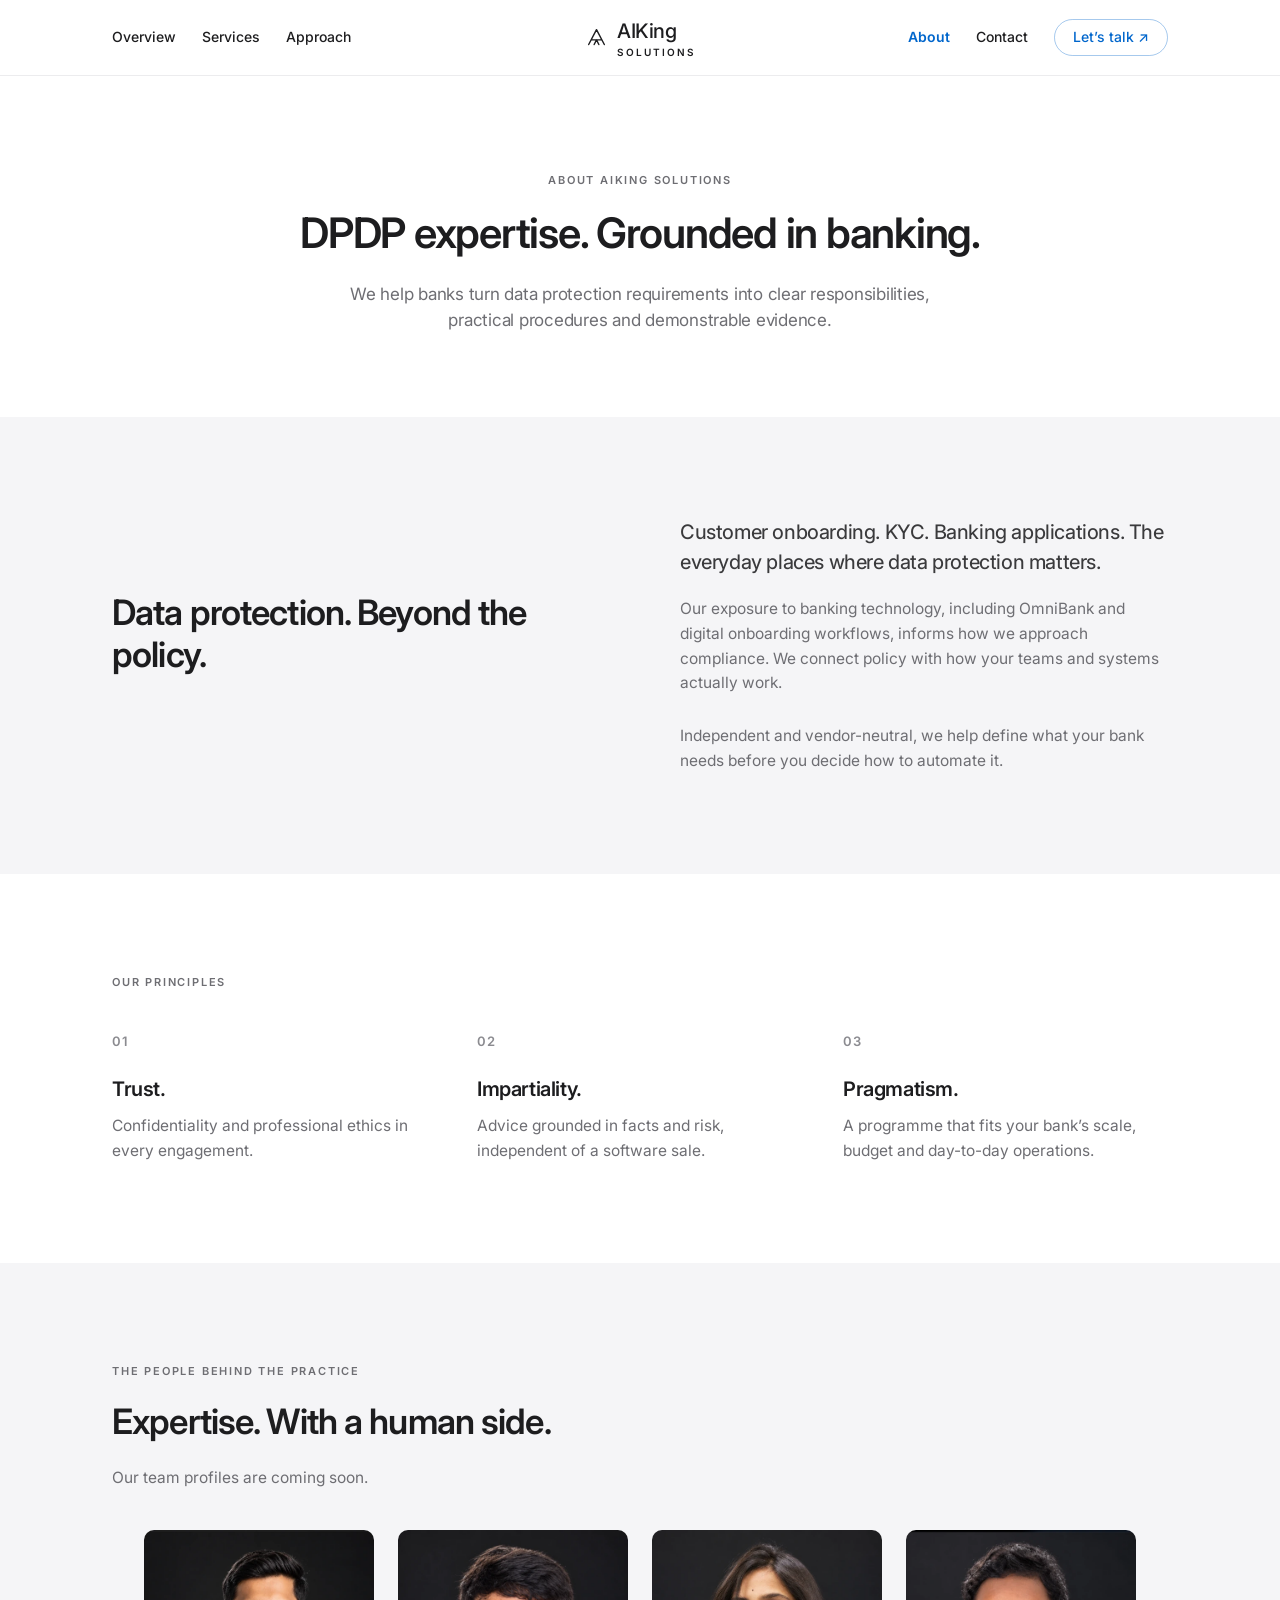
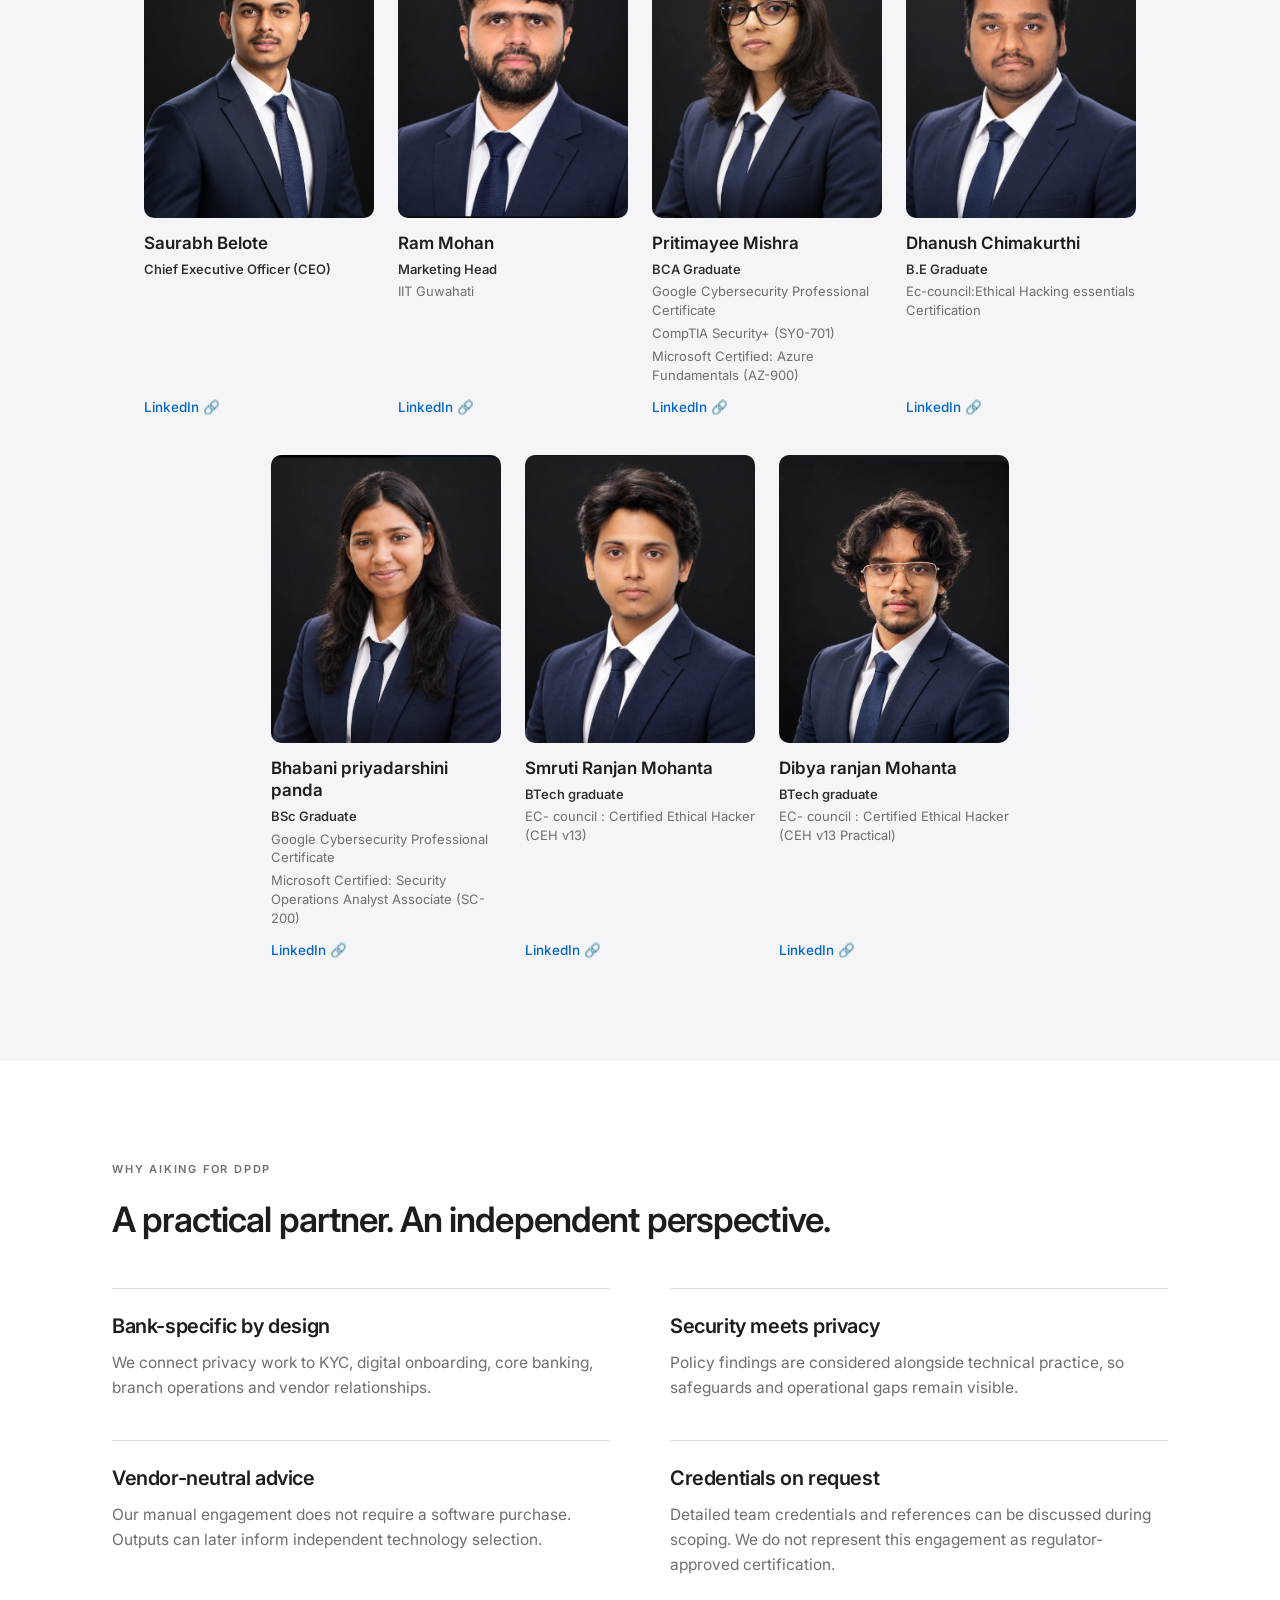
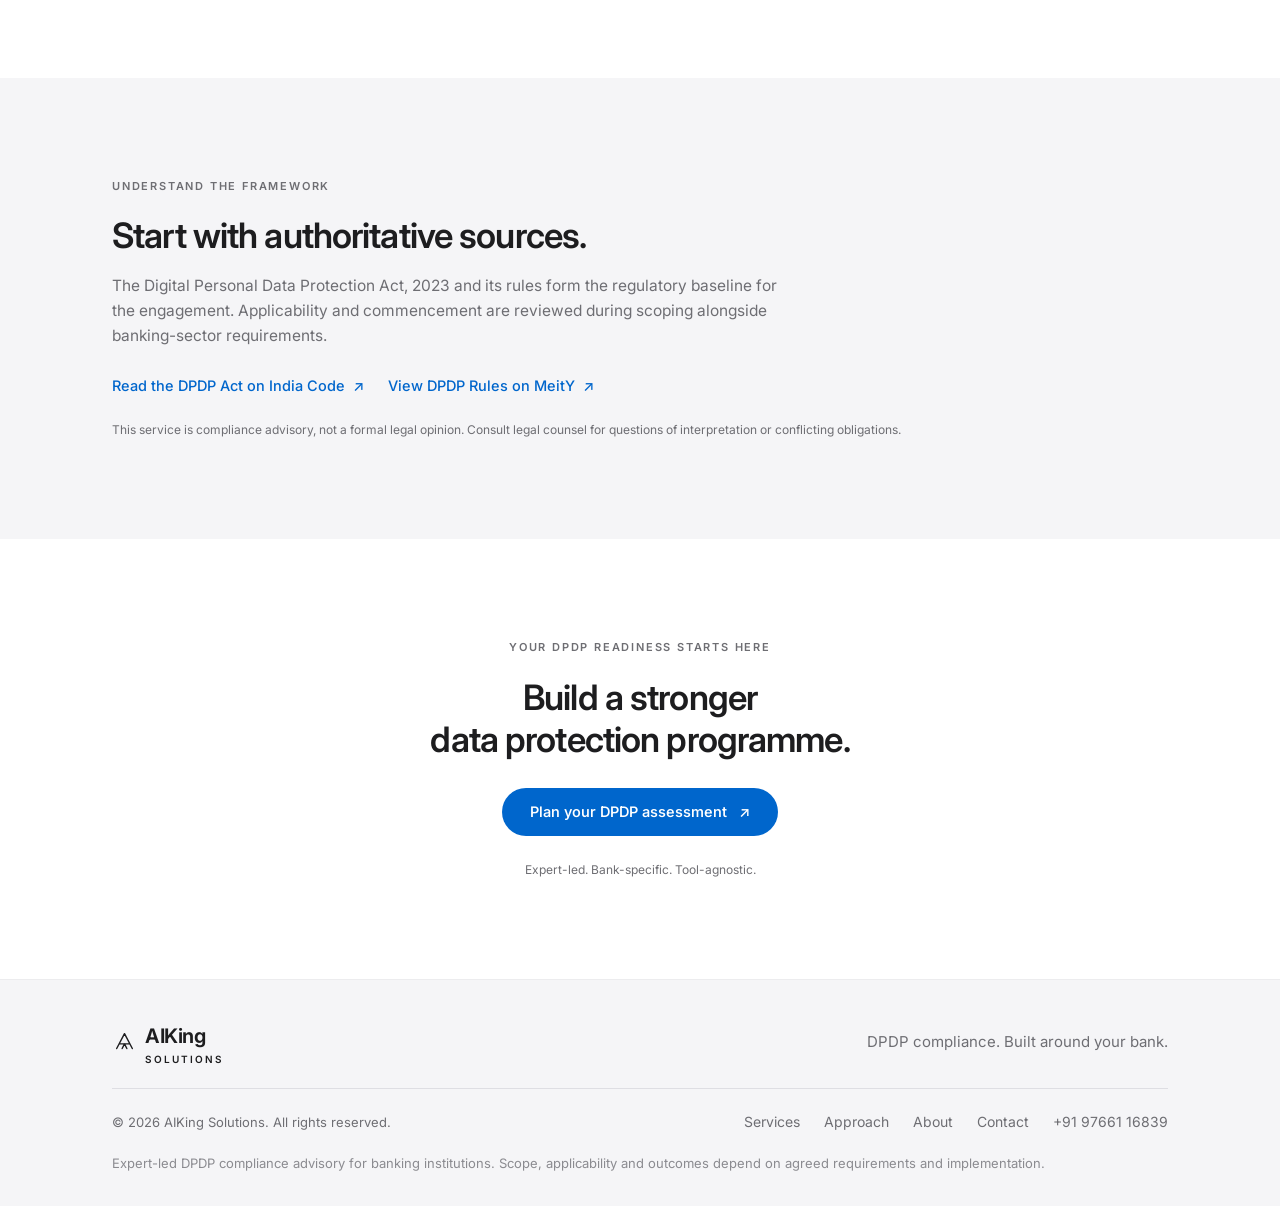
==== commit f247957a: "fixed size" ====
--- a/about.html
+++ b/about.html
@@ -8,7 +8,7 @@
     <link rel="preconnect" href="https://fonts.googleapis.com" />
     <link rel="preconnect" href="https://fonts.gstatic.com" crossorigin />
     <link href="https://fonts.googleapis.com/css2?family=Inter:wght@400;500;600;700&display=swap" rel="stylesheet" />
-    <link rel="stylesheet" href="styles.css?v=12" />
+    <link rel="stylesheet" href="styles.css?v=13" />
     <script defer src="script.js?v=12"></script>
   </head>
   <body>
--- a/styles.css
+++ b/styles.css
@@ -18,42 +18,42 @@
   /* Font Family - Consistent Inter throughout */
   --font-sans: 'Inter', -apple-system, BlinkMacSystemFont, "Segoe UI", Roboto, Helvetica, Arial, sans-serif;
 
-  /* Typography Scale — Desktop Defaults */
-  --fs-hero: 64px;
+  /* Typography Scale — Desktop Defaults (Compact ~90% scale) */
+  --fs-hero: 56px;
   --lh-hero: 1.1;
 
-  --fs-h1: 48px;
+  --fs-h1: 42px;
   --lh-h1: 1.15;
 
-  --fs-h2: 40px;
+  --fs-h2: 35px;
   --lh-h2: 1.2;
 
-  --fs-h3: 30px;
+  --fs-h3: 27px;
   --lh-h3: 1.25;
 
-  --fs-h4: 22px;
+  --fs-h4: 20px;
   --lh-h4: 1.3;
 
-  --fs-body-lead: 19px;
+  --fs-body-lead: 17px;
   --lh-body-lead: 1.55;
 
-  --fs-body-large: 22px;
+  --fs-body-large: 20px;
   --lh-body-large: 1.5;
 
-  --fs-body: 17px;
+  --fs-body: 15.5px;
   --lh-body: 1.6;
 
-  --fs-nav: 15px;
+  --fs-nav: 14px;
   --lh-nav: 1.35;
 
-  --fs-button: 16px;
+  --fs-button: 14.5px;
   --lh-button: 1.35;
 
-  --fs-label: 14px;
+  --fs-label: 13px;
   --lh-label: 1.45;
 
-  --fs-eyebrow: 12px;
-  --fs-small: 13px;
+  --fs-eyebrow: 11px;
+  --fs-small: 12px;
   --lh-small: 1.6;
 }
 
@@ -414,8 +414,8 @@
 
 .hero {
   text-align: center;
-  padding-top: 72px;
-  padding-bottom: 24px;
+  padding-top: 62px;
+  padding-bottom: 20px;
   overflow: hidden;
   position: relative;
 }
@@ -425,7 +425,7 @@
   line-height: var(--lh-hero);
   font-weight: 650;
   letter-spacing: -0.035em;
-  margin-bottom: 22px;
+  margin-bottom: 20px;
 }
 
 .actions {
@@ -450,11 +450,13 @@
 
 /* 3D Folio Sculpture */
 .sculpture {
-  height: 470px;
+  height: 420px;
   position: relative;
-  max-width: 750px;
-  margin: 12px auto 0;
+  max-width: 680px;
+  margin: 10px auto 0;
   perspective: 1300px;
+  transform: scale(0.92);
+  transform-origin: center top;
 }
 
 .folio {
@@ -1395,22 +1397,22 @@
 
 @media (min-width: 1025px) {
   .hero h1 {
-    font-size: 64px !important;
+    font-size: 56px !important;
     line-height: 1.1 !important;
   }
 
   h1, .page-intro h1 {
-    font-size: 48px !important;
+    font-size: 42px !important;
     line-height: 1.15 !important;
   }
 
   h2 {
-    font-size: 40px !important;
+    font-size: 35px !important;
     line-height: 1.2 !important;
   }
 
   h3 {
-    font-size: 30px !important;
+    font-size: 27px !important;
     line-height: 1.25 !important;
   }
 
@@ -1421,32 +1423,32 @@
   .phase-title h3,
   .readiness-result h3,
   #form-result h3 {
-    font-size: 22px !important;
+    font-size: 20px !important;
     line-height: 1.3 !important;
   }
 
   p, .section-description, details p {
+    font-size: 15.5px;
+    line-height: 1.6;
+  }
+
+  .lead {
     font-size: 17px;
-    line-height: 1.6;
-  }
-
-  .lead {
-    font-size: 19px;
     line-height: 1.55;
   }
 
   .body-large {
-    font-size: 22px;
+    font-size: 20px;
     line-height: 1.5;
   }
 
   .nav a {
-    font-size: 15px;
+    font-size: 14px;
     line-height: 1.35;
   }
 
   .button {
-    font-size: 16px;
+    font-size: 14.5px;
     line-height: 1.35;
   }
 }
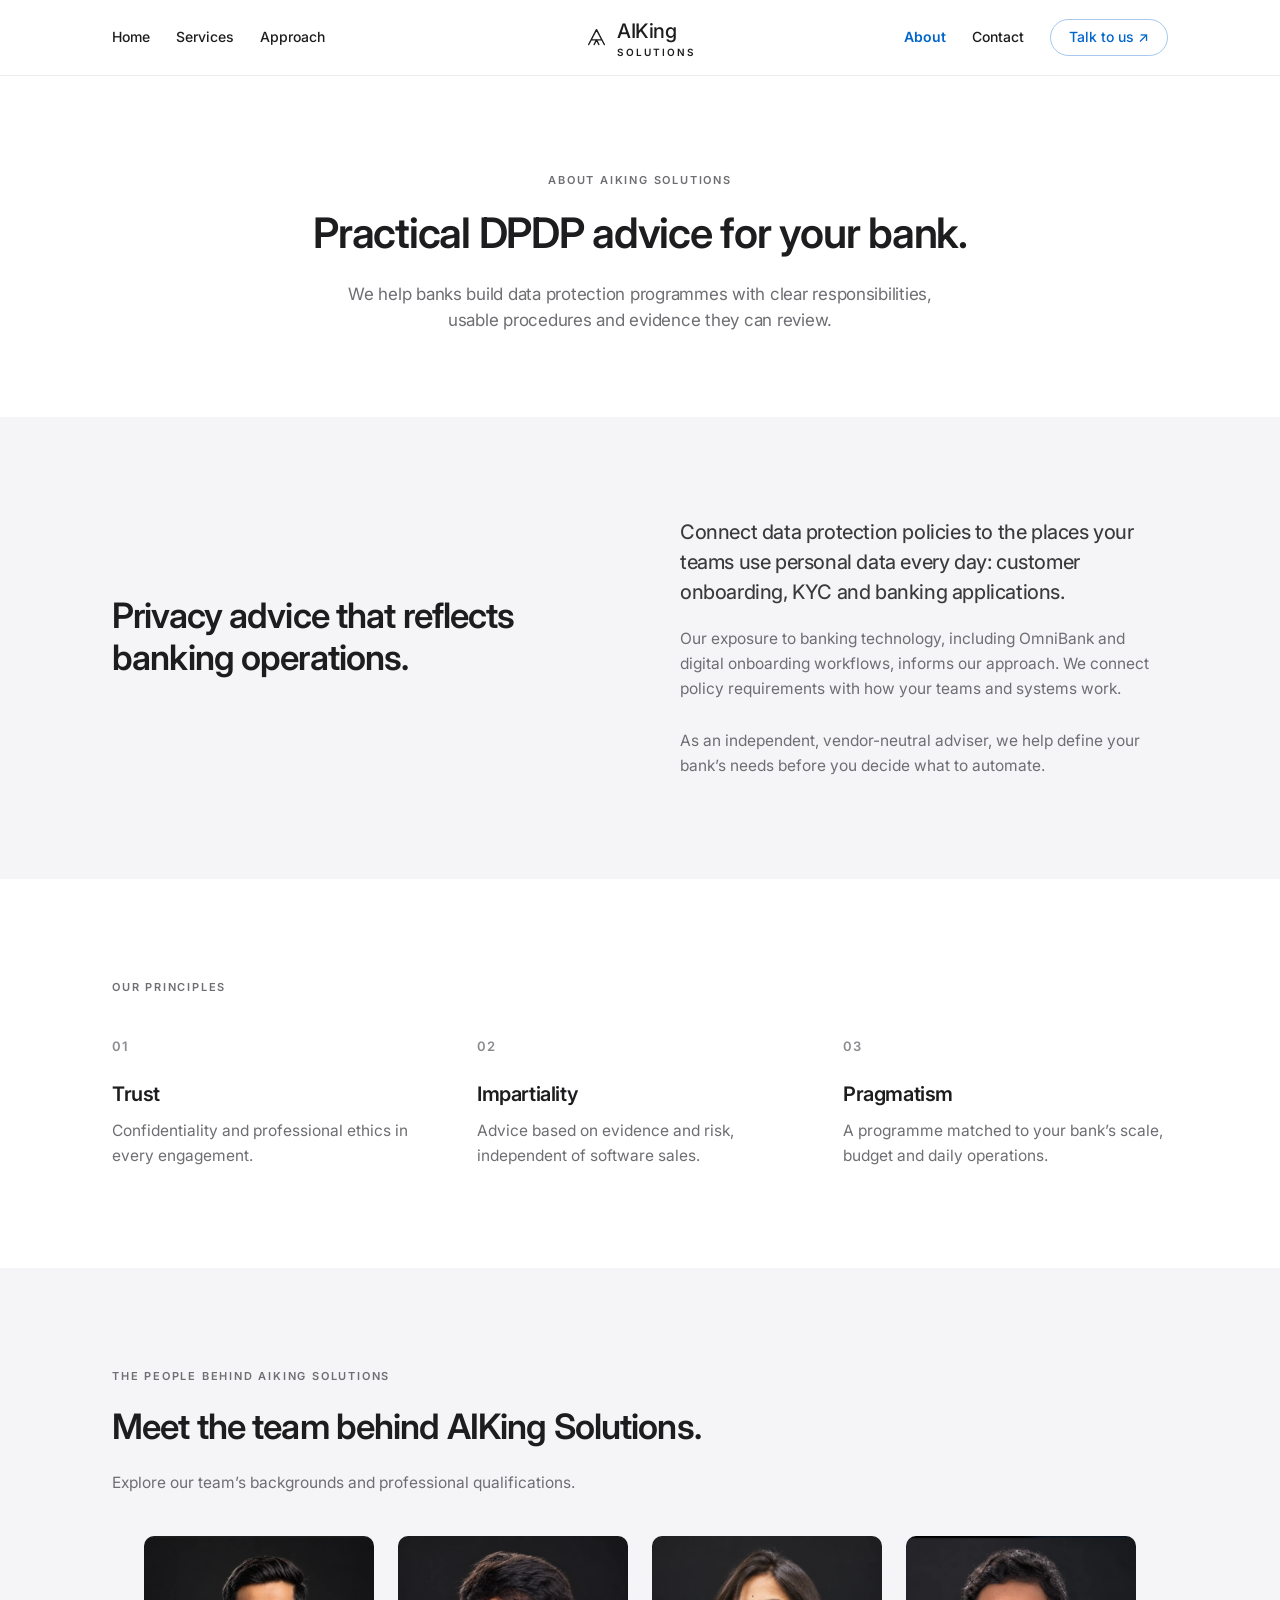
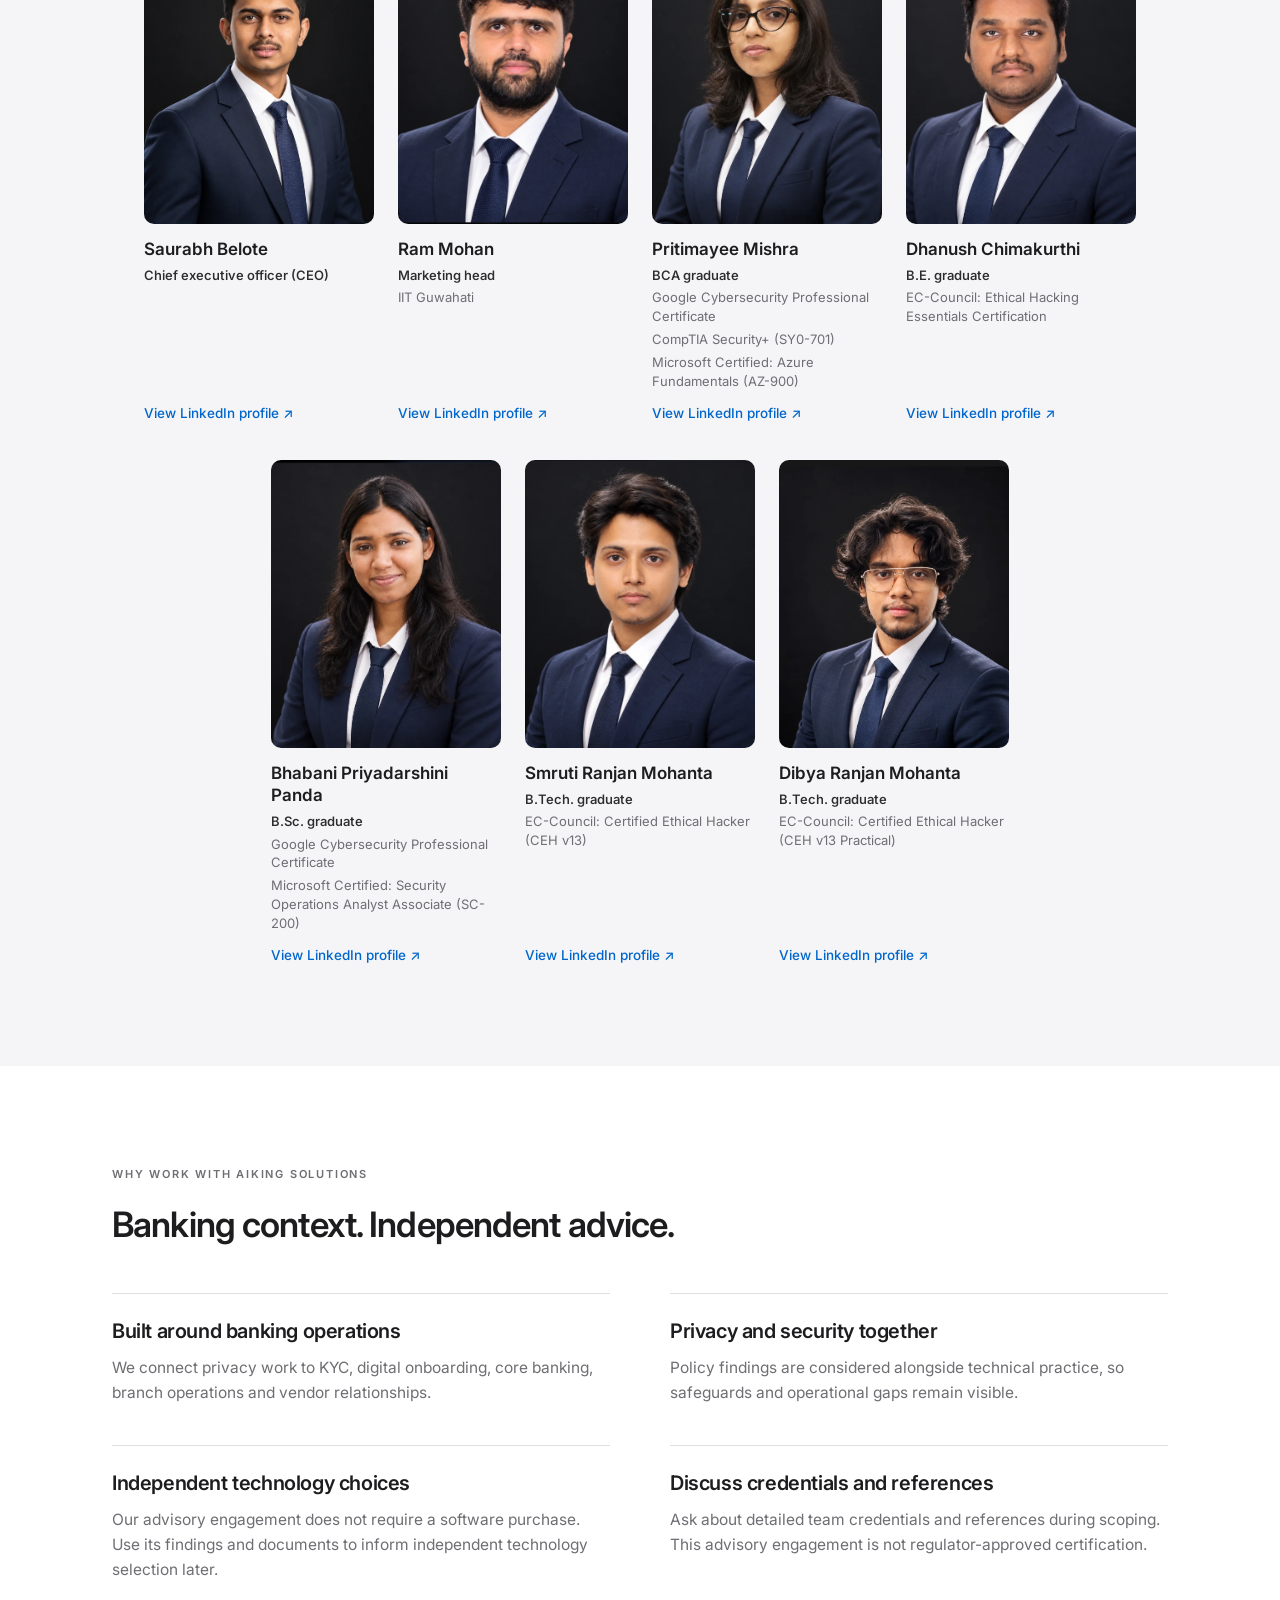
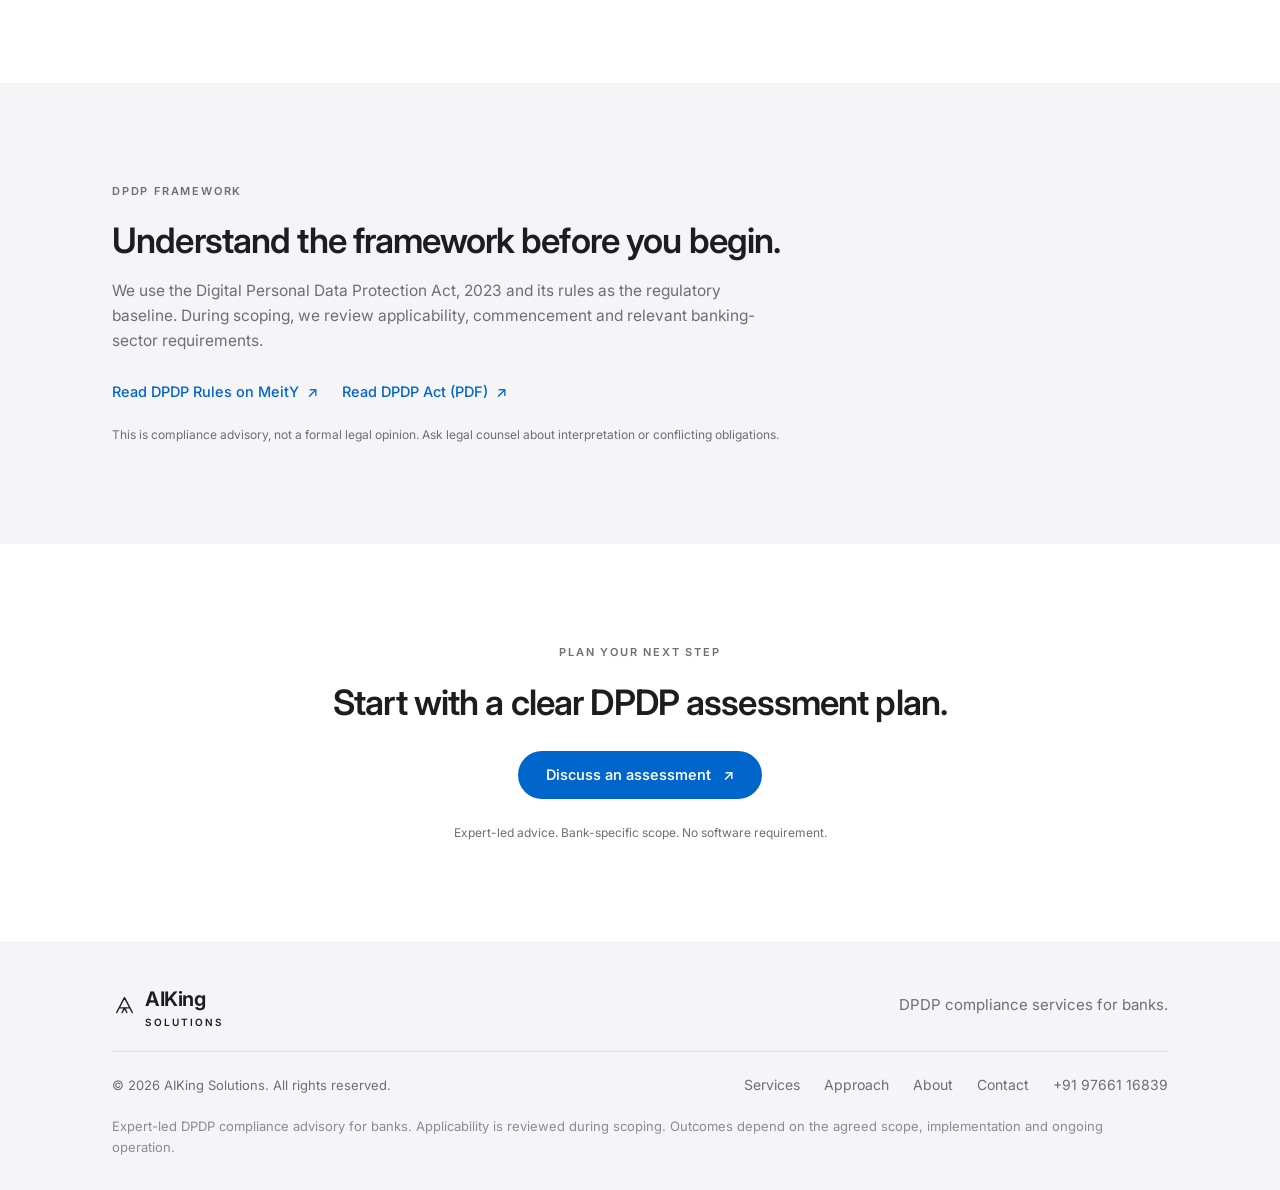
==== commit 21aadd8a: "Add or Updated Text" ====
--- a/about.html
+++ b/about.html
@@ -3,8 +3,13 @@
   <head>
     <meta charset="UTF-8" />
     <meta name="viewport" content="width=device-width, initial-scale=1" />
-    <title>About — AIKing Solutions</title>
-    <meta name="description" content="Expert-led DPDP compliance services for banks. Bank-specific assessments, policies, training and editable compliance toolkits from AIKing Solutions." />
+    <title>About AIKing Solutions | DPDP compliance for banks</title>
+    <meta name="description" content="Meet AIKing Solutions and the team behind our practical DPDP compliance advisory for banks. Explore our banking context and vendor-neutral approach." />
+    <link rel="canonical" href="https://dpdpbank.com/about.html" />
+    <meta property="og:type" content="website" />
+    <meta property="og:title" content="About AIKing Solutions | DPDP compliance for banks" />
+    <meta property="og:description" content="Meet AIKing Solutions and the team behind our practical DPDP compliance advisory for banks. Explore our banking context and vendor-neutral approach." />
+    <meta property="og:url" content="https://dpdpbank.com/about.html" />
     <link rel="preconnect" href="https://fonts.googleapis.com" />
     <link rel="preconnect" href="https://fonts.gstatic.com" crossorigin />
     <link href="https://fonts.googleapis.com/css2?family=Inter:wght@400;500;600;700&display=swap" rel="stylesheet" />
@@ -14,100 +19,100 @@
   <body>
     <header class="site-header">
       <nav class="wrap nav" aria-label="Main navigation">
-        <div class="nav-left"><a href="index.html">Overview</a><a href="services.html">Services</a><a href="approach.html">Approach</a></div>
+        <div class="nav-left"><a href="index.html">Home</a><a href="services.html">Services</a><a href="approach.html">Approach</a></div>
         <a href="index.html" class="brand" aria-label="AIKing Solutions home"
           ><svg viewBox="0 0 32 32" fill="none" aria-hidden="true"><path d="m6 25 10-19 10 19M10 19h12M13 25l3-6 3 6" stroke="currentColor" stroke-width="1.8" stroke-linecap="round" stroke-linejoin="round" /></svg><span>AIKing<small>SOLUTIONS</small></span></a
         >
-        <div class="nav-right"><a href="about.html" class="active" aria-current="page">About</a><a href="contact.html">Contact</a><a class="nav-cta" href="contact.html">Let’s talk ↗</a></div>
+        <div class="nav-right"><a href="about.html" class="active" aria-current="page">About</a><a href="contact.html">Contact</a><a class="nav-cta" href="contact.html">Talk to us ↗</a></div>
         <button class="menu-toggle" aria-expanded="false" aria-label="Toggle navigation">Menu</button>
       </nav>
     </header>
     <main>
       <section class="page-intro wrap reveal">
-        <p class="eyebrow">ABOUT AIKING SOLUTIONS</p>
-        <h1 style="margin-bottom: 28px">DPDP expertise. Grounded in banking.</h1>
-        <p class="lead">We help banks turn data protection requirements into clear responsibilities, practical procedures and demonstrable evidence.</p>
+        <p class="eyebrow">About AIKing Solutions</p>
+        <h1 style="margin-bottom: 28px">Practical DPDP advice for your bank.</h1>
+        <p class="lead">We help banks build data protection programmes with clear responsibilities, usable procedures and evidence they can review.</p>
       </section>
       <section class="soft section">
         <div class="wrap split reveal">
-          <h2>Data protection. Beyond the policy.</h2>
+          <h2>Privacy advice that reflects banking operations.</h2>
           <div>
-            <p class="body-large" style="margin-bottom: 20px">Customer onboarding. KYC. Banking applications. The everyday places where data protection matters.</p>
-            <p style="margin-bottom: 28px">Our exposure to banking technology, including OmniBank and digital onboarding workflows, informs how we approach compliance. We connect policy with how your teams and systems actually work.</p>
-            <p>Independent and vendor-neutral, we help define what your bank needs before you decide how to automate it.</p>
+            <p class="body-large" style="margin-bottom: 20px">Connect data protection policies to the places your teams use personal data every day: customer onboarding, KYC and banking applications.</p>
+            <p style="margin-bottom: 28px">Our exposure to banking technology, including OmniBank and digital onboarding workflows, informs our approach. We connect policy requirements with how your teams and systems work.</p>
+            <p>As an independent, vendor-neutral adviser, we help define your bank’s needs before you decide what to automate.</p>
           </div>
         </div>
       </section>
       <section class="wrap section">
-        <p class="eyebrow">OUR PRINCIPLES</p>
+        <p class="eyebrow">Our principles</p>
         <div class="grid md:grid-cols-3 gap-10 pillars">
           <article class="reveal">
             <span class="number">01</span>
-            <h3>Trust.</h3>
+            <h3>Trust</h3>
             <p>Confidentiality and professional ethics in every engagement.</p>
           </article>
           <article class="reveal">
             <span class="number">02</span>
-            <h3>Impartiality.</h3>
-            <p>Advice grounded in facts and risk, independent of a software sale.</p>
+            <h3>Impartiality</h3>
+            <p>Advice based on evidence and risk, independent of software sales.</p>
           </article>
           <article class="reveal">
             <span class="number">03</span>
-            <h3>Pragmatism.</h3>
-            <p>A programme that fits your bank’s scale, budget and day-to-day operations.</p>
+            <h3>Pragmatism</h3>
+            <p>A programme matched to your bank’s scale, budget and daily operations.</p>
           </article>
         </div>
       </section>
       <section class="soft section">
         <div class="wrap">
-          <p class="eyebrow">THE PEOPLE BEHIND THE PRACTICE</p>
-          <h2>Expertise. With a human side.</h2>
-          <p>Our team profiles are coming soon.</p>
+          <p class="eyebrow">The people behind AIKing Solutions</p>
+          <h2>Meet the team behind AIKing Solutions.</h2>
+          <p style="margin-top: 12px; color: var(--muted)">Explore our team’s backgrounds and professional qualifications.</p>
           <div class="team-container" style="display: flex; flex-direction: column; gap: 36px; margin-top: 40px">
             <div class="team-row" style="display: flex; flex-wrap: wrap; justify-content: center; gap: 32px 24px">
               <article class="team-placeholder reveal" aria-label="Saurabh Belote" style="flex: 0 1 230px; width: 230px; max-width: 235px; display: flex; flex-direction: column">
-                <div class="portrait" style="border: none; outline: none; box-shadow: none; background: transparent; overflow: hidden; border-radius: 10px; margin-bottom: 14px"><img src="images/team-ceo.webp" alt="Saurabh Belote" style="width: 100%; height: 100%; object-fit: cover; object-position: center top; border: none; outline: none; display: block" /></div>
+                <div class="portrait" style="border: none; outline: none; box-shadow: none; background: transparent; overflow: hidden; border-radius: 10px; margin-bottom: 14px"><img src="images/team-ceo.webp" alt="Portrait of Saurabh Belote." style="width: 100%; height: 100%; object-fit: cover; object-position: center top; border: none; outline: none; display: block" /></div>
                 <p style="font-weight: 600; color: var(--ink); font-size: 14px; margin: 0 0 6px">Saurabh Belote</p>
-                <div style="display: flex; flex-direction: column; gap: 4px; font-size: 11px; line-height: 1.45; color: var(--muted)"><span style="color: #2c2c2e; font-weight: 550">Chief Executive Officer (CEO)</span></div>
-                <a href="https://www.linkedin.com/in/saurabh-belote" target="_blank" rel="noopener noreferrer" style="color: var(--blue); font-size: 11px; font-weight: 500; display: inline-block; margin-top: auto; padding-top: 12px">LinkedIn 🔗</a>
+                <div style="display: flex; flex-direction: column; gap: 4px; font-size: 11px; line-height: 1.45; color: var(--muted)"><span style="color: #2c2c2e; font-weight: 550">Chief executive officer (CEO)</span></div>
+                <a href="https://www.linkedin.com/in/saurabh-belote" target="_blank" rel="noopener noreferrer" style="color: var(--blue); font-size: 11px; font-weight: 500; display: inline-block; margin-top: auto; padding-top: 12px">View LinkedIn profile ↗</a>
               </article>
               <article class="team-placeholder reveal" aria-label="Ram Mohan" style="flex: 0 1 230px; width: 230px; max-width: 235px; display: flex; flex-direction: column">
-                <div class="portrait" style="border: none; outline: none; box-shadow: none; background: transparent; overflow: hidden; border-radius: 10px; margin-bottom: 14px"><img src="images/team-marketing.webp" alt="Ram Mohan" style="width: 100%; height: 100%; object-fit: cover; object-position: center top; border: none; outline: none; display: block" /></div>
+                <div class="portrait" style="border: none; outline: none; box-shadow: none; background: transparent; overflow: hidden; border-radius: 10px; margin-bottom: 14px"><img src="images/team-marketing.webp" alt="Portrait of Ram Mohan." style="width: 100%; height: 100%; object-fit: cover; object-position: center top; border: none; outline: none; display: block" /></div>
                 <p style="font-weight: 600; color: var(--ink); font-size: 14px; margin: 0 0 6px">Ram Mohan</p>
-                <div style="display: flex; flex-direction: column; gap: 4px; font-size: 11px; line-height: 1.45; color: var(--muted)"><span style="color: #2c2c2e; font-weight: 550">Marketing Head</span><span>IIT Guwahati</span></div>
-                <a href="https://linkedin.com/in/rammohanpydi" target="_blank" rel="noopener noreferrer" style="color: var(--blue); font-size: 11px; font-weight: 500; display: inline-block; margin-top: auto; padding-top: 12px">LinkedIn 🔗</a>
+                <div style="display: flex; flex-direction: column; gap: 4px; font-size: 11px; line-height: 1.45; color: var(--muted)"><span style="color: #2c2c2e; font-weight: 550">Marketing head</span><span>IIT Guwahati</span></div>
+                <a href="https://linkedin.com/in/rammohanpydi" target="_blank" rel="noopener noreferrer" style="color: var(--blue); font-size: 11px; font-weight: 500; display: inline-block; margin-top: auto; padding-top: 12px">View LinkedIn profile ↗</a>
               </article>
               <article class="team-placeholder reveal" aria-label="Pritimayee Mishra" style="flex: 0 1 230px; width: 230px; max-width: 235px; display: flex; flex-direction: column">
-                <div class="portrait" style="border: none; outline: none; box-shadow: none; background: transparent; overflow: hidden; border-radius: 10px; margin-bottom: 14px"><img src="images/team-1.webp" alt="Pritimayee Mishra" style="width: 100%; height: 100%; object-fit: cover; object-position: center top; border: none; outline: none; display: block" /></div>
+                <div class="portrait" style="border: none; outline: none; box-shadow: none; background: transparent; overflow: hidden; border-radius: 10px; margin-bottom: 14px"><img src="images/team-1.webp" alt="Portrait of Pritimayee Mishra." style="width: 100%; height: 100%; object-fit: cover; object-position: center top; border: none; outline: none; display: block" /></div>
                 <p style="font-weight: 600; color: var(--ink); font-size: 14px; margin: 0 0 6px">Pritimayee Mishra</p>
-                <div style="display: flex; flex-direction: column; gap: 4px; font-size: 11px; line-height: 1.45; color: var(--muted)"><span style="color: #2c2c2e; font-weight: 550">BCA Graduate</span><span>Google Cybersecurity Professional Certificate</span><span>CompTIA Security+ (SY0-701)</span><span>Microsoft Certified: Azure Fundamentals (AZ-900)</span></div>
-                <a href="https://www.linkedin.com/in/pritimayee-mishra-a0551719b?utm_source=share_via&utm_content=profile&utm_medium=member_android" target="_blank" rel="noopener noreferrer" style="color: var(--blue); font-size: 11px; font-weight: 500; display: inline-block; margin-top: auto; padding-top: 12px">LinkedIn 🔗</a>
+                <div style="display: flex; flex-direction: column; gap: 4px; font-size: 11px; line-height: 1.45; color: var(--muted)"><span style="color: #2c2c2e; font-weight: 550">BCA graduate</span><span>Google Cybersecurity Professional Certificate</span><span>CompTIA Security+ (SY0-701)</span><span>Microsoft Certified: Azure Fundamentals (AZ-900)</span></div>
+                <a href="https://www.linkedin.com/in/pritimayee-mishra-a0551719b?utm_source=share_via&utm_content=profile&utm_medium=member_android" target="_blank" rel="noopener noreferrer" style="color: var(--blue); font-size: 11px; font-weight: 500; display: inline-block; margin-top: auto; padding-top: 12px">View LinkedIn profile ↗</a>
               </article>
               <article class="team-placeholder reveal" aria-label="Dhanush Chimakurthi" style="flex: 0 1 230px; width: 230px; max-width: 235px; display: flex; flex-direction: column">
-                <div class="portrait" style="border: none; outline: none; box-shadow: none; background: transparent; overflow: hidden; border-radius: 10px; margin-bottom: 14px"><img src="images/team-2.webp" alt="Dhanush Chimakurthi" style="width: 100%; height: 100%; object-fit: cover; object-position: center top; border: none; outline: none; display: block" /></div>
+                <div class="portrait" style="border: none; outline: none; box-shadow: none; background: transparent; overflow: hidden; border-radius: 10px; margin-bottom: 14px"><img src="images/team-2.webp" alt="Portrait of Dhanush Chimakurthi." style="width: 100%; height: 100%; object-fit: cover; object-position: center top; border: none; outline: none; display: block" /></div>
                 <p style="font-weight: 600; color: var(--ink); font-size: 14px; margin: 0 0 6px">Dhanush Chimakurthi</p>
-                <div style="display: flex; flex-direction: column; gap: 4px; font-size: 11px; line-height: 1.45; color: var(--muted)"><span style="color: #2c2c2e; font-weight: 550">B.E Graduate</span><span>Ec-council:Ethical Hacking essentials Certification</span></div>
-                <a href="https://www.linkedin.com/in/dhanush-chimakurthi-601066255/" target="_blank" rel="noopener noreferrer" style="color: var(--blue); font-size: 11px; font-weight: 500; display: inline-block; margin-top: auto; padding-top: 12px">LinkedIn 🔗</a>
+                <div style="display: flex; flex-direction: column; gap: 4px; font-size: 11px; line-height: 1.45; color: var(--muted)"><span style="color: #2c2c2e; font-weight: 550">B.E. graduate</span><span>EC-Council: Ethical Hacking Essentials Certification</span></div>
+                <a href="https://www.linkedin.com/in/dhanush-chimakurthi-601066255/" target="_blank" rel="noopener noreferrer" style="color: var(--blue); font-size: 11px; font-weight: 500; display: inline-block; margin-top: auto; padding-top: 12px">View LinkedIn profile ↗</a>
               </article>
             </div>
             <div class="team-row" style="display: flex; flex-wrap: wrap; justify-content: center; gap: 32px 24px">
-              <article class="team-placeholder reveal" aria-label="Bhabani priyadarshini panda" style="flex: 0 1 230px; width: 230px; max-width: 235px; display: flex; flex-direction: column">
-                <div class="portrait" style="border: none; outline: none; box-shadow: none; background: transparent; overflow: hidden; border-radius: 10px; margin-bottom: 14px"><img src="images/team-3.webp" alt="Bhabani priyadarshini panda" style="width: 100%; height: 100%; object-fit: cover; object-position: center top; border: none; outline: none; display: block" /></div>
-                <p style="font-weight: 600; color: var(--ink); font-size: 14px; margin: 0 0 6px">Bhabani priyadarshini panda</p>
-                <div style="display: flex; flex-direction: column; gap: 4px; font-size: 11px; line-height: 1.45; color: var(--muted)"><span style="color: #2c2c2e; font-weight: 550">BSc Graduate</span><span>Google Cybersecurity Professional Certificate</span><span>Microsoft Certified: Security Operations Analyst Associate (SC-200)</span></div>
-                <a href="https://www.linkedin.com/in/bp69" target="_blank" rel="noopener noreferrer" style="color: var(--blue); font-size: 11px; font-weight: 500; display: inline-block; margin-top: auto; padding-top: 12px">LinkedIn 🔗</a>
+              <article class="team-placeholder reveal" aria-label="Bhabani Priyadarshini Panda" style="flex: 0 1 230px; width: 230px; max-width: 235px; display: flex; flex-direction: column">
+                <div class="portrait" style="border: none; outline: none; box-shadow: none; background: transparent; overflow: hidden; border-radius: 10px; margin-bottom: 14px"><img src="images/team-3.webp" alt="Portrait of Bhabani Priyadarshini Panda." style="width: 100%; height: 100%; object-fit: cover; object-position: center top; border: none; outline: none; display: block" /></div>
+                <p style="font-weight: 600; color: var(--ink); font-size: 14px; margin: 0 0 6px">Bhabani Priyadarshini Panda</p>
+                <div style="display: flex; flex-direction: column; gap: 4px; font-size: 11px; line-height: 1.45; color: var(--muted)"><span style="color: #2c2c2e; font-weight: 550">B.Sc. graduate</span><span>Google Cybersecurity Professional Certificate</span><span>Microsoft Certified: Security Operations Analyst Associate (SC-200)</span></div>
+                <a href="https://www.linkedin.com/in/bp69" target="_blank" rel="noopener noreferrer" style="color: var(--blue); font-size: 11px; font-weight: 500; display: inline-block; margin-top: auto; padding-top: 12px">View LinkedIn profile ↗</a>
               </article>
               <article class="team-placeholder reveal" aria-label="Smruti Ranjan Mohanta" style="flex: 0 1 230px; width: 230px; max-width: 235px; display: flex; flex-direction: column">
-                <div class="portrait" style="border: none; outline: none; box-shadow: none; background: transparent; overflow: hidden; border-radius: 10px; margin-bottom: 14px"><img src="images/team-4.webp" alt="Smruti Ranjan Mohanta" style="width: 100%; height: 100%; object-fit: cover; object-position: center top; border: none; outline: none; display: block" /></div>
+                <div class="portrait" style="border: none; outline: none; box-shadow: none; background: transparent; overflow: hidden; border-radius: 10px; margin-bottom: 14px"><img src="images/team-4.webp" alt="Portrait of Smruti Ranjan Mohanta." style="width: 100%; height: 100%; object-fit: cover; object-position: center top; border: none; outline: none; display: block" /></div>
                 <p style="font-weight: 600; color: var(--ink); font-size: 14px; margin: 0 0 6px">Smruti Ranjan Mohanta</p>
-                <div style="display: flex; flex-direction: column; gap: 4px; font-size: 11px; line-height: 1.45; color: var(--muted)"><span style="color: #2c2c2e; font-weight: 550">BTech graduate</span><span>EC- council : Certified Ethical Hacker (CEH v13)</span></div>
-                <a href="https://www.linkedin.com/in/smruti-ranjan-mohanta-346a89293" target="_blank" rel="noopener noreferrer" style="color: var(--blue); font-size: 11px; font-weight: 500; display: inline-block; margin-top: auto; padding-top: 12px">LinkedIn 🔗</a>
+                <div style="display: flex; flex-direction: column; gap: 4px; font-size: 11px; line-height: 1.45; color: var(--muted)"><span style="color: #2c2c2e; font-weight: 550">B.Tech. graduate</span><span>EC-Council: Certified Ethical Hacker (CEH v13)</span></div>
+                <a href="https://www.linkedin.com/in/smruti-ranjan-mohanta-346a89293" target="_blank" rel="noopener noreferrer" style="color: var(--blue); font-size: 11px; font-weight: 500; display: inline-block; margin-top: auto; padding-top: 12px">View LinkedIn profile ↗</a>
               </article>
-              <article class="team-placeholder reveal" aria-label="Dibya ranjan Mohanta" style="flex: 0 1 230px; width: 230px; max-width: 235px; display: flex; flex-direction: column">
-                <div class="portrait" style="border: none; outline: none; box-shadow: none; background: transparent; overflow: hidden; border-radius: 10px; margin-bottom: 14px"><img src="images/team-5.webp" alt="Dibya ranjan Mohanta" style="width: 100%; height: 100%; object-fit: cover; object-position: center top; border: none; outline: none; display: block" /></div>
-                <p style="font-weight: 600; color: var(--ink); font-size: 14px; margin: 0 0 6px">Dibya ranjan Mohanta</p>
-                <div style="display: flex; flex-direction: column; gap: 4px; font-size: 11px; line-height: 1.45; color: var(--muted)"><span style="color: #2c2c2e; font-weight: 550">BTech graduate</span><span>EC- council : Certified Ethical Hacker (CEH v13 Practical)</span></div>
-                <a href="https://www.linkedin.com/in/dibyaranjan-mohanta?utm_source=share_via&utm_content=profile&utm_medium=member_ios" target="_blank" rel="noopener noreferrer" style="color: var(--blue); font-size: 11px; font-weight: 500; display: inline-block; margin-top: auto; padding-top: 12px">LinkedIn 🔗</a>
+              <article class="team-placeholder reveal" aria-label="Dibya Ranjan Mohanta" style="flex: 0 1 230px; width: 230px; max-width: 235px; display: flex; flex-direction: column">
+                <div class="portrait" style="border: none; outline: none; box-shadow: none; background: transparent; overflow: hidden; border-radius: 10px; margin-bottom: 14px"><img src="images/team-5.webp" alt="Portrait of Dibya Ranjan Mohanta." style="width: 100%; height: 100%; object-fit: cover; object-position: center top; border: none; outline: none; display: block" /></div>
+                <p style="font-weight: 600; color: var(--ink); font-size: 14px; margin: 0 0 6px">Dibya Ranjan Mohanta</p>
+                <div style="display: flex; flex-direction: column; gap: 4px; font-size: 11px; line-height: 1.45; color: var(--muted)"><span style="color: #2c2c2e; font-weight: 550">B.Tech. graduate</span><span>EC-Council: Certified Ethical Hacker (CEH v13 Practical)</span></div>
+                <a href="https://www.linkedin.com/in/dibyaranjan-mohanta?utm_source=share_via&utm_content=profile&utm_medium=member_ios" target="_blank" rel="noopener noreferrer" style="color: var(--blue); font-size: 11px; font-weight: 500; display: inline-block; margin-top: auto; padding-top: 12px">View LinkedIn profile ↗</a>
               </article>
             </div>
           </div>
@@ -115,60 +120,60 @@
       </section>
       <section class="section">
         <div class="wrap">
-          <p class="eyebrow">WHY AIKING FOR DPDP</p>
-          <h2>A practical partner. An independent perspective.</h2>
+          <p class="eyebrow">Why work with AIKing Solutions</p>
+          <h2>Banking context. Independent advice.</h2>
           <div class="detail-grid">
             <article class="reveal">
-              <h3>Bank-specific by design</h3>
+              <h3>Built around banking operations</h3>
               <p>We connect privacy work to KYC, digital onboarding, core banking, branch operations and vendor relationships.</p>
             </article>
             <article class="reveal">
-              <h3>Security meets privacy</h3>
+              <h3>Privacy and security together</h3>
               <p>Policy findings are considered alongside technical practice, so safeguards and operational gaps remain visible.</p>
             </article>
             <article class="reveal">
-              <h3>Vendor-neutral advice</h3>
-              <p>Our manual engagement does not require a software purchase. Outputs can later inform independent technology selection.</p>
+              <h3>Independent technology choices</h3>
+              <p>Our advisory engagement does not require a software purchase. Use its findings and documents to inform independent technology selection later.</p>
             </article>
             <article class="reveal">
-              <h3>Credentials on request</h3>
-              <p>Detailed team credentials and references can be discussed during scoping. We do not represent this engagement as regulator-approved certification.</p>
+              <h3>Discuss credentials and references</h3>
+              <p>Ask about detailed team credentials and references during scoping. This advisory engagement is not regulator-approved certification.</p>
             </article>
           </div>
         </div>
       </section>
       <section class="soft section">
         <div class="wrap">
-          <p class="eyebrow">UNDERSTAND THE FRAMEWORK</p>
-          <h2 style="margin-bottom: 18px">Start with authoritative sources.</h2>
-          <p class="section-description" style="margin-bottom: 28px">The Digital Personal Data Protection Act, 2023 and its rules form the regulatory baseline for the engagement. Applicability and commencement are reviewed during scoping alongside banking-sector requirements.</p>
+          <p class="eyebrow">DPDP framework</p>
+          <h2 style="margin-bottom: 18px">Understand the framework before you begin.</h2>
+          <p class="section-description" style="margin-bottom: 28px">We use the Digital Personal Data Protection Act, 2023 and its rules as the regulatory baseline. During scoping, we review applicability, commencement and relevant banking-sector requirements.</p>
           <div class="resource-links">
-            <a class="link" href="https://www.meity.gov.in/documents/act-and-policies/digital-personal-data-protection-rules-2025-gDOxUjMtQWa?pageTitle=Digital-Personal-Data-Protection-Rules-2025" target="_blank" rel="noopener noreferrer">Read the DPDP Act on India Code <span aria-hidden="true">↗</span></a
-            ><a class="link" href="DPDP-ACT-official.pdf" target="_blank" rel="noopener noreferrer">View DPDP Rules on MeitY <span aria-hidden="true">↗</span></a>
+            <a class="link" href="https://www.meity.gov.in/documents/act-and-policies/digital-personal-data-protection-rules-2025-gDOxUjMtQWa?pageTitle=Digital-Personal-Data-Protection-Rules-2025" target="_blank" rel="noopener noreferrer">Read DPDP Rules on MeitY <span aria-hidden="true">↗</span></a
+            ><a class="link" href="DPDP-ACT-official.pdf" target="_blank" rel="noopener noreferrer">Read DPDP Act (PDF) <span aria-hidden="true">↗</span></a>
           </div>
-          <p class="fine">This service is compliance advisory, not a formal legal opinion. Consult legal counsel for questions of interpretation or conflicting obligations.</p>
+          <p class="fine">This is compliance advisory, not a formal legal opinion. Ask legal counsel about interpretation or conflicting obligations.</p>
         </div>
       </section>
       <section class="endcap reveal">
-        <p class="eyebrow">YOUR DPDP READINESS STARTS HERE</p>
-        <h2 style="margin-bottom: 28px">Build a stronger<br />data protection programme.</h2>
-        <a class="button" href="contact.html">Plan your DPDP assessment <span aria-hidden="true">↗</span></a>
-        <p class="fine">Expert-led. Bank-specific. Tool-agnostic.</p>
+        <p class="eyebrow">Plan your next step</p>
+        <h2 style="margin-bottom: 28px">Start with a clear DPDP assessment plan.</h2>
+        <a class="button" href="contact.html">Discuss an assessment <span aria-hidden="true">↗</span></a>
+        <p class="fine">Expert-led advice. Bank-specific scope. No software requirement.</p>
       </section>
     </main>
     <footer>
       <div class="wrap">
         <div class="footer-top">
-          <a href="index.html" class="brand"
+          <a href="index.html" class="brand" aria-label="AIKing Solutions home"
             ><svg viewBox="0 0 32 32" fill="none" aria-hidden="true"><path d="m6 25 10-19 10 19M10 19h12M13 25l3-6 3 6" stroke="currentColor" stroke-width="1.8" stroke-linecap="round" stroke-linejoin="round" /></svg><span>AIKing<small>SOLUTIONS</small></span></a
           >
-          <p>DPDP compliance. Built around your bank.</p>
+          <p>DPDP compliance services for banks.</p>
         </div>
         <div class="footer-bottom">
           <small>© 2026 AIKing Solutions. All rights reserved.</small>
           <div class="footer-links"><a href="services.html">Services</a><a href="approach.html">Approach</a><a href="about.html" class="active" aria-current="page">About</a><a href="contact.html">Contact</a><a href="tel:+919766116839">+91 97661 16839</a></div>
         </div>
-        <p class="fine">Expert-led DPDP compliance advisory for banking institutions. Scope, applicability and outcomes depend on agreed requirements and implementation.</p>
+        <p class="fine">Expert-led DPDP compliance advisory for banks. Applicability is reviewed during scoping. Outcomes depend on the agreed scope, implementation and ongoing operation.</p>
       </div>
     </footer>
   </body>
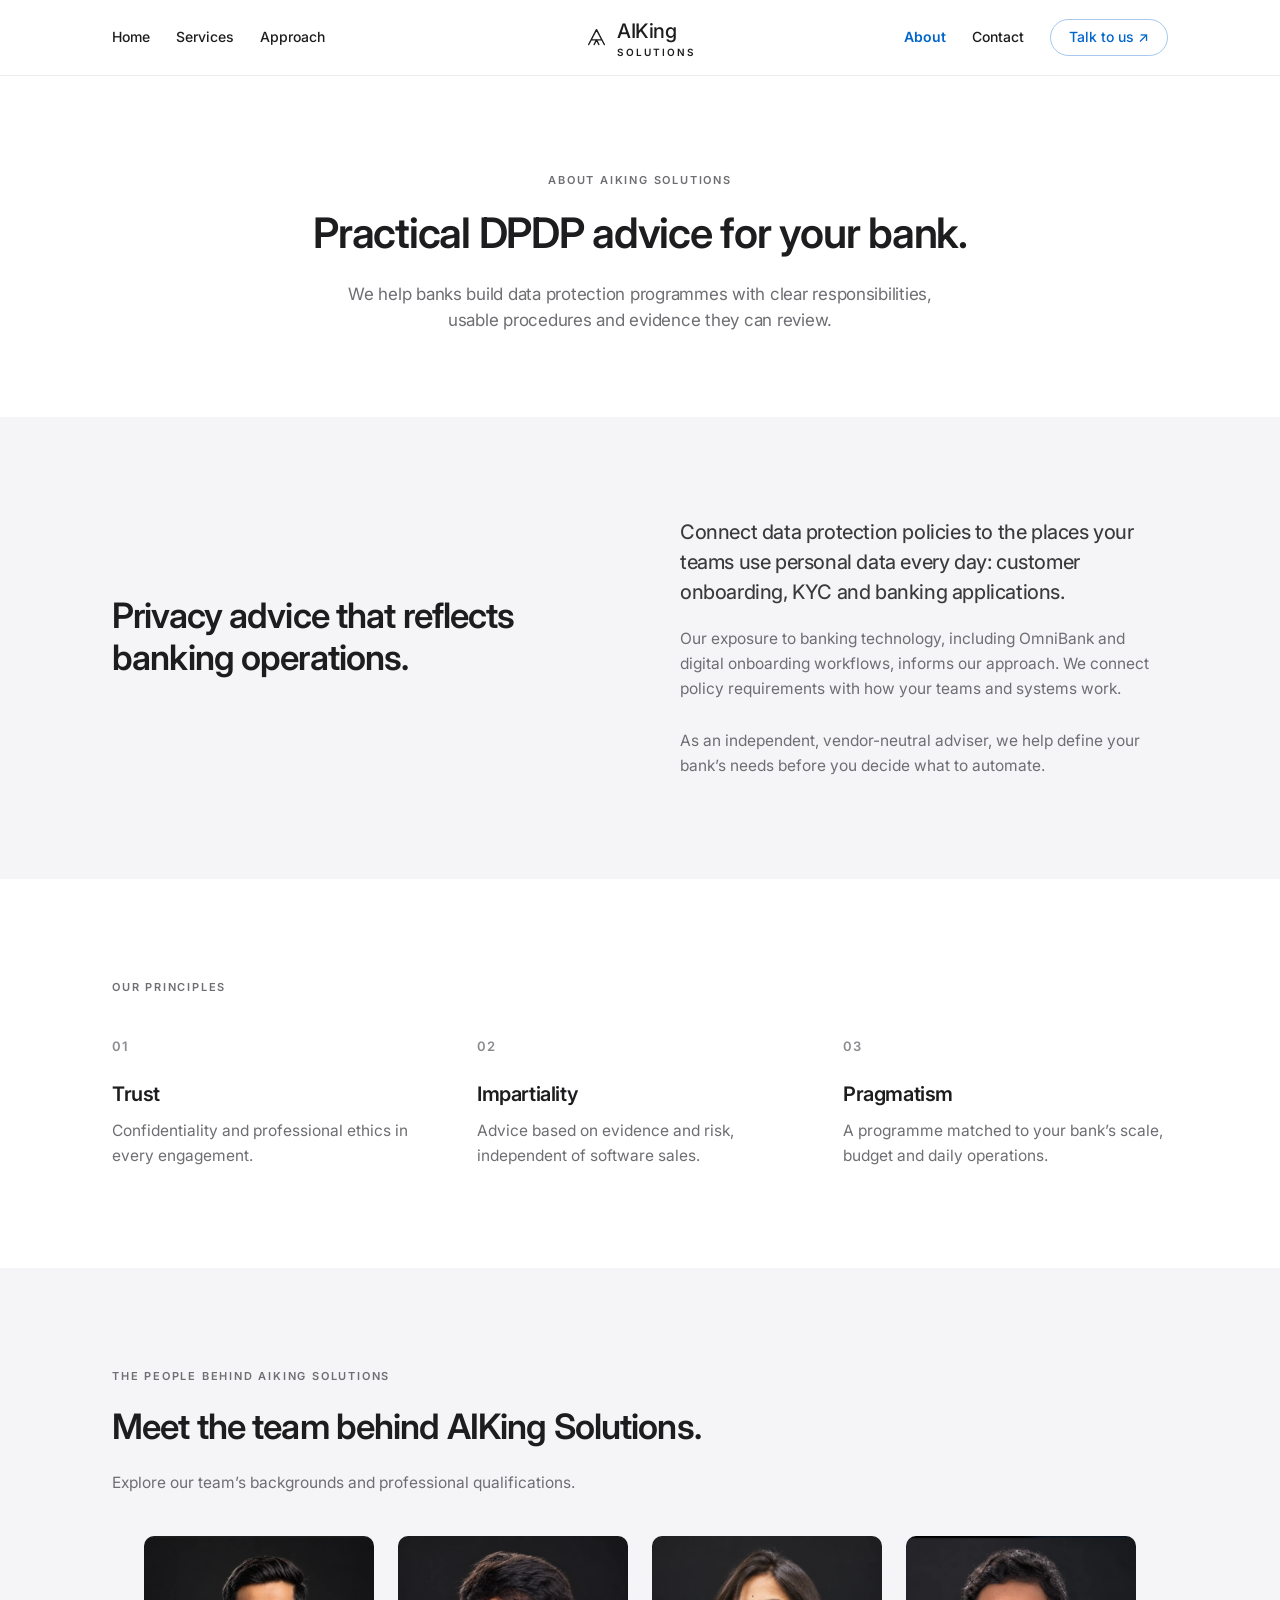
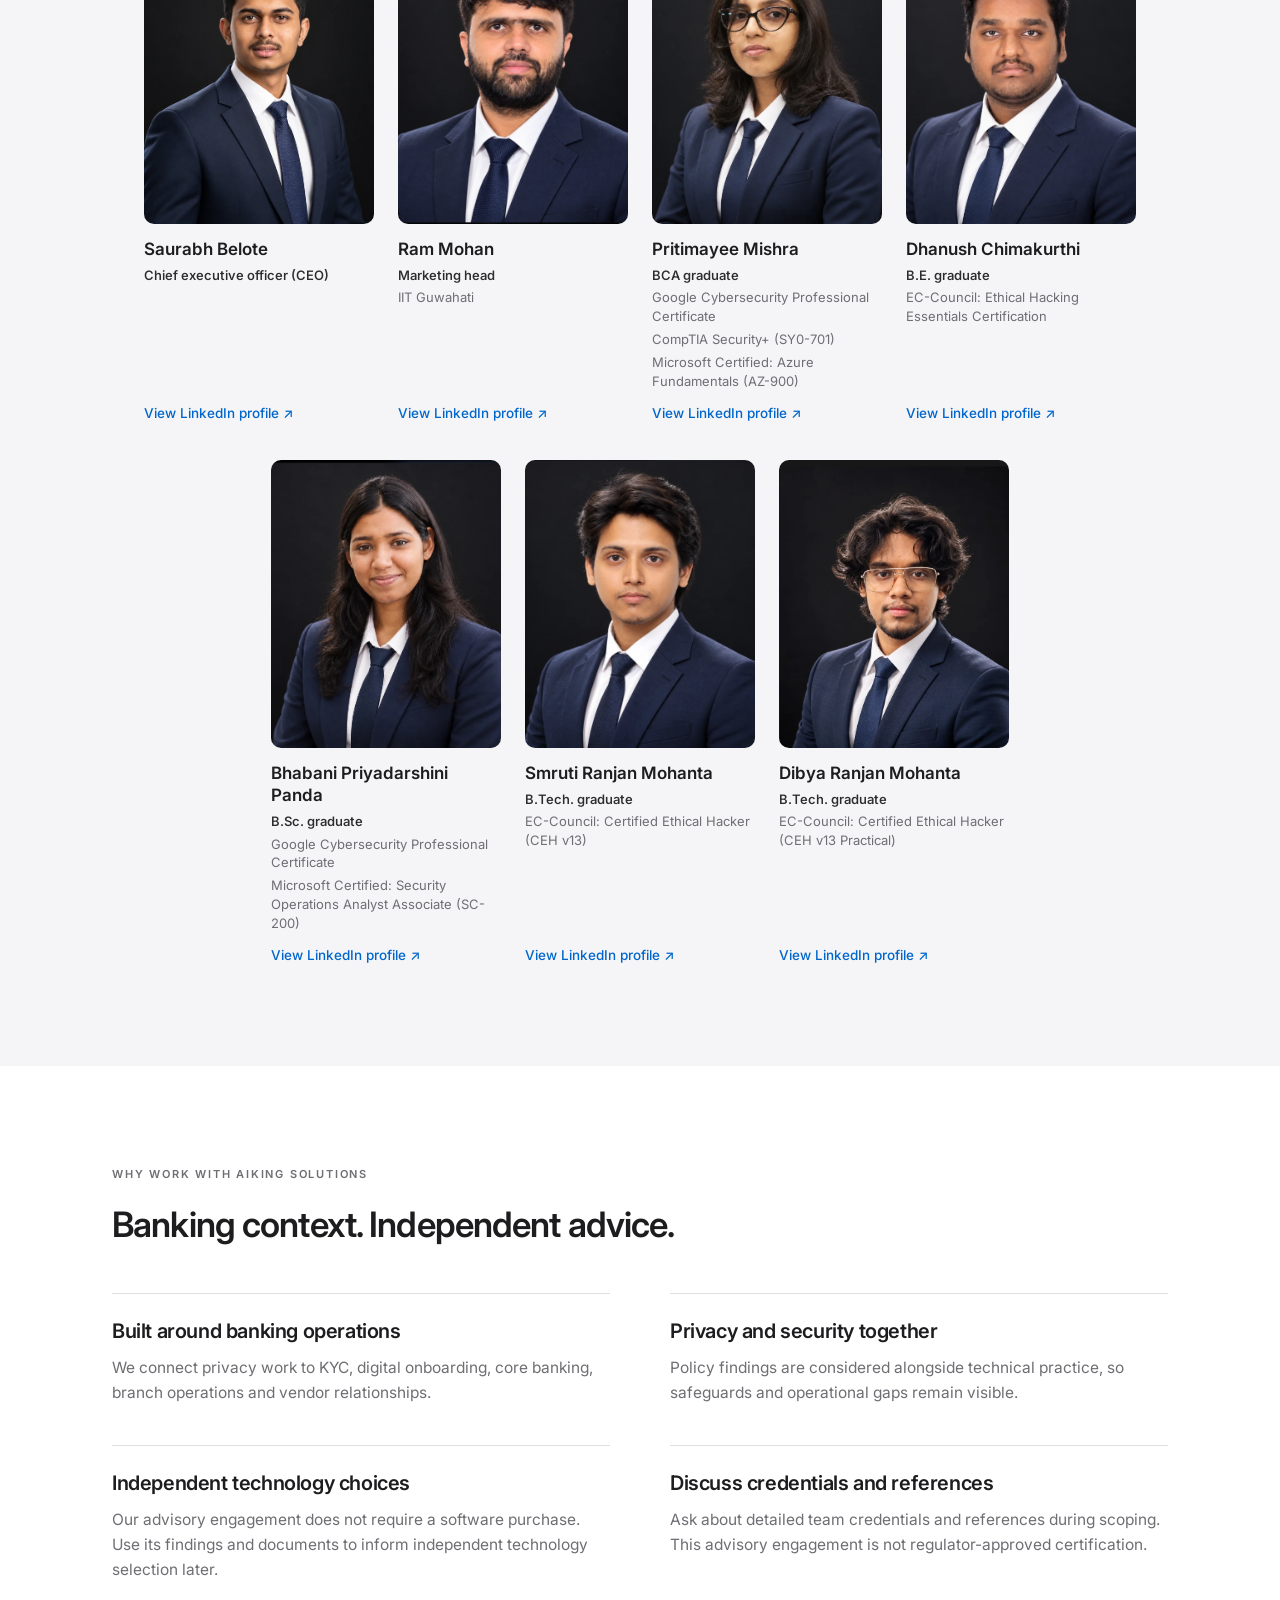
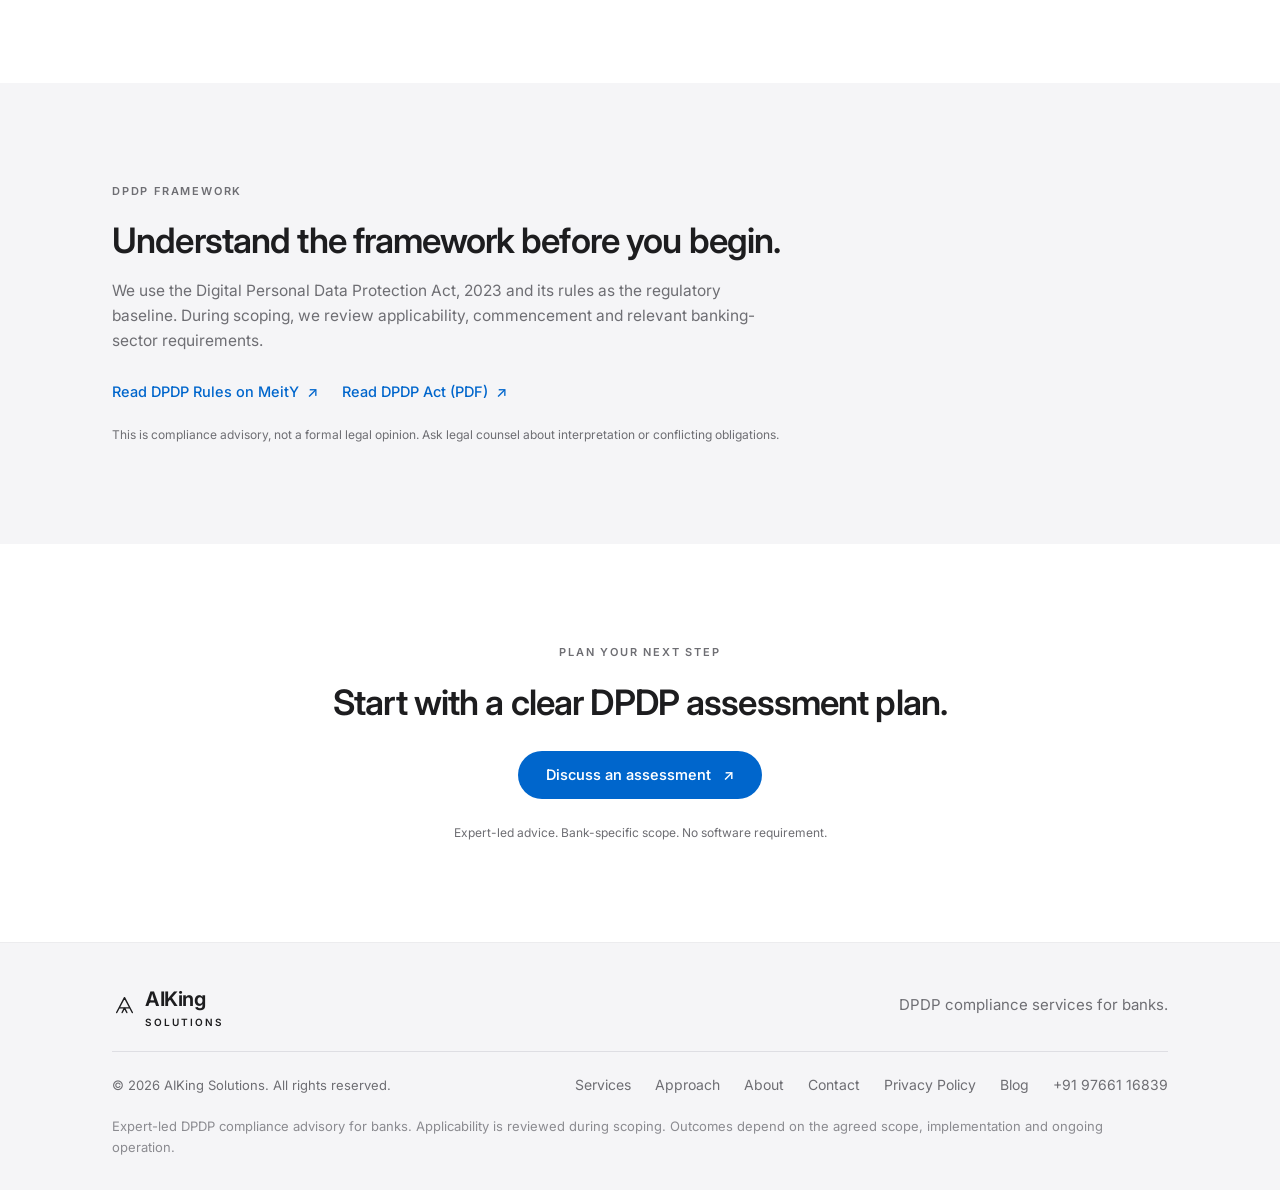
==== commit ced256db: "Added Privacy Policy and Blog" ====
--- a/about.html
+++ b/about.html
@@ -13,8 +13,8 @@
     <link rel="preconnect" href="https://fonts.googleapis.com" />
     <link rel="preconnect" href="https://fonts.gstatic.com" crossorigin />
     <link href="https://fonts.googleapis.com/css2?family=Inter:wght@400;500;600;700&display=swap" rel="stylesheet" />
-    <link rel="stylesheet" href="styles.css?v=13" />
-    <script defer src="script.js?v=12"></script>
+    <link rel="stylesheet" href="styles.css?v=14" />
+    <script defer src="script.js?v=13"></script>
   </head>
   <body>
     <header class="site-header">
@@ -171,7 +171,7 @@
         </div>
         <div class="footer-bottom">
           <small>© 2026 AIKing Solutions. All rights reserved.</small>
-          <div class="footer-links"><a href="services.html">Services</a><a href="approach.html">Approach</a><a href="about.html" class="active" aria-current="page">About</a><a href="contact.html">Contact</a><a href="tel:+919766116839">+91 97661 16839</a></div>
+          <div class="footer-links"><a href="services.html">Services</a><a href="approach.html">Approach</a><a href="about.html" class="active" aria-current="page">About</a><a href="contact.html">Contact</a><a href="privacy.html">Privacy Policy</a><a href="blog.html">Blog</a><a href="tel:+919766116839">+91 97661 16839</a></div>
         </div>
         <p class="fine">Expert-led DPDP compliance advisory for banks. Applicability is reviewed during scoping. Outcomes depend on the agreed scope, implementation and ongoing operation.</p>
       </div>
--- a/styles.css
+++ b/styles.css
@@ -1648,8 +1648,24 @@
 
   .site-header.nav-is-open,
   .site-header:has(.nav.open) {
-    height: auto;
-    box-shadow: 0 16px 32px rgba(0, 0, 0, 0.08);
+    position: fixed;
+    top: 0;
+    left: 0;
+    right: 0;
+    bottom: 0;
+    width: 100%;
+    height: 100vh;
+    height: 100dvh;
+    background: #ffffff;
+    z-index: 999;
+    overflow-y: auto;
+    -webkit-overflow-scrolling: touch;
+    box-shadow: none;
+  }
+
+  body.nav-is-open {
+    overflow: hidden;
+    touch-action: none;
   }
 
   .nav {
@@ -1663,7 +1679,7 @@
     padding-bottom: 0;
   }
 
-  .brand {
+  .nav .brand {
     order: 1;
     z-index: 105;
     flex: 0 0 auto;
@@ -1672,6 +1688,13 @@
     gap: 8px;
     height: 66px;
     width: auto !important;
+  }
+
+  .footer-top .brand {
+    height: auto;
+    display: inline-flex;
+    align-items: center;
+    gap: 8px;
   }
 
   .menu-toggle {
@@ -1701,7 +1724,7 @@
   }
 
   .nav.open {
-    padding-bottom: 16px;
+    padding-bottom: 48px;
   }
 
   .nav.open .nav-left {
@@ -1710,7 +1733,7 @@
     flex-direction: column;
     align-items: flex-start;
     gap: 12px;
-    padding: 16px 0 12px;
+    padding: 18px 0 14px;
     margin-top: 0;
     border-top: 1px solid var(--border);
     width: 100%;
@@ -1722,7 +1745,7 @@
     flex-direction: column;
     align-items: flex-start;
     gap: 12px;
-    padding: 12px 0 20px;
+    padding: 14px 0 28px;
     margin-top: 0;
     border-top: 1px solid #f0f0f2;
     width: 100%;
@@ -1730,10 +1753,10 @@
 
   .nav.open .nav-left a,
   .nav.open .nav-right a:not(.nav-cta) {
-    font-size: 16px;
+    font-size: 17px;
     font-weight: 500;
     color: var(--ink);
-    padding: 8px 0;
+    padding: 10px 0;
     display: block;
     width: 100%;
     line-height: 1.4;
@@ -1749,12 +1772,12 @@
     justify-content: center;
     align-items: center;
     width: 100%;
-    margin-top: 8px;
+    margin-top: 12px;
     padding: 14px 20px;
     font-size: 16px;
     font-weight: 600;
     border-radius: 30px;
-    background: rgba(0, 102, 204, 0.08);
+    background: #f0f7ff;
     border: 1.5px solid var(--blue);
     color: var(--blue) !important;
     text-align: center;
@@ -2068,6 +2091,166 @@
 }
 
 /* ==========================================================================
+   Privacy Policy & Legal Document Styles
+   ========================================================================== */
+
+.policy-wrap {
+  max-width: 860px;
+  margin: 0 auto;
+  padding: 40px 24px 100px;
+}
+
+.policy-meta-grid {
+  display: grid;
+  grid-template-columns: repeat(auto-fit, minmax(200px, 1fr));
+  gap: 16px;
+  background: var(--soft);
+  border: 1px solid var(--border);
+  border-radius: 12px;
+  padding: 24px;
+  margin-bottom: 48px;
+}
+
+.policy-meta-item strong {
+  display: block;
+  font-size: 11px;
+  text-transform: uppercase;
+  letter-spacing: 0.05em;
+  color: var(--muted);
+  margin-bottom: 6px;
+}
+
+.policy-meta-item span,
+.policy-meta-item a {
+  font-size: 14px;
+  color: var(--ink);
+  font-weight: 500;
+  word-break: break-word;
+}
+
+.policy-section {
+  padding: 32px 0;
+  border-bottom: 1px solid var(--border);
+}
+
+.policy-section:last-of-type {
+  border-bottom: none;
+}
+
+.policy-section h2 {
+  font-size: 22px;
+  line-height: 1.35;
+  margin-bottom: 16px;
+  color: var(--ink);
+}
+
+.policy-section h3 {
+  font-size: 17px;
+  line-height: 1.4;
+  margin-top: 24px;
+  margin-bottom: 12px;
+  color: var(--ink);
+}
+
+.policy-section p {
+  font-size: 15.5px;
+  line-height: 1.7;
+  color: #2c2c2e;
+  margin-bottom: 14px;
+}
+
+.policy-section ul {
+  margin: 12px 0 18px 20px;
+  padding: 0;
+}
+
+.policy-section li {
+  font-size: 15px;
+  line-height: 1.65;
+  color: #2c2c2e;
+  margin-bottom: 8px;
+}
+
+.policy-governance {
+  margin-top: 48px;
+  background: var(--soft);
+  border: 1px solid var(--border);
+  border-radius: 12px;
+  padding: 24px;
+  display: grid;
+  grid-template-columns: repeat(auto-fit, minmax(180px, 1fr));
+  gap: 16px;
+}
+
+/* ==========================================================================
+   Blog & Editorial Article Styles
+   ========================================================================== */
+
+.blog-wrap {
+  max-width: 860px;
+  margin: 0 auto;
+  padding: 40px 24px 100px;
+}
+
+.article-header {
+  margin-bottom: 32px;
+  padding-bottom: 24px;
+  border-bottom: 1px solid var(--border);
+  text-align: left;
+}
+
+.article-header h1 {
+  font-size: clamp(26px, 3.8vw, 36px);
+  line-height: 1.25;
+  margin: 0;
+  color: var(--ink);
+  letter-spacing: -0.02em;
+  text-align: left;
+}
+
+.article-body {
+  text-align: left;
+}
+
+.article-body h2 {
+  font-size: 22px;
+  line-height: 1.35;
+  margin-top: 36px;
+  margin-bottom: 14px;
+  color: var(--ink);
+}
+
+.article-body h3 {
+  font-size: 17px;
+  line-height: 1.4;
+  margin-top: 24px;
+  margin-bottom: 10px;
+  color: var(--ink);
+}
+
+.article-body p {
+  font-size: 15.5px;
+  line-height: 1.7;
+  color: #2c2c2e;
+  margin-bottom: 16px;
+  text-align: left;
+}
+
+.article-body ul,
+.article-body ol {
+  margin: 12px 0 20px 24px;
+  padding: 0;
+}
+
+.article-body li {
+  font-size: 15px;
+  line-height: 1.65;
+  color: #2c2c2e;
+  margin-bottom: 8px;
+}
+
+
+/* ==========================================================================
    Accessibility & Reduced Motion
    ========================================================================== */
 
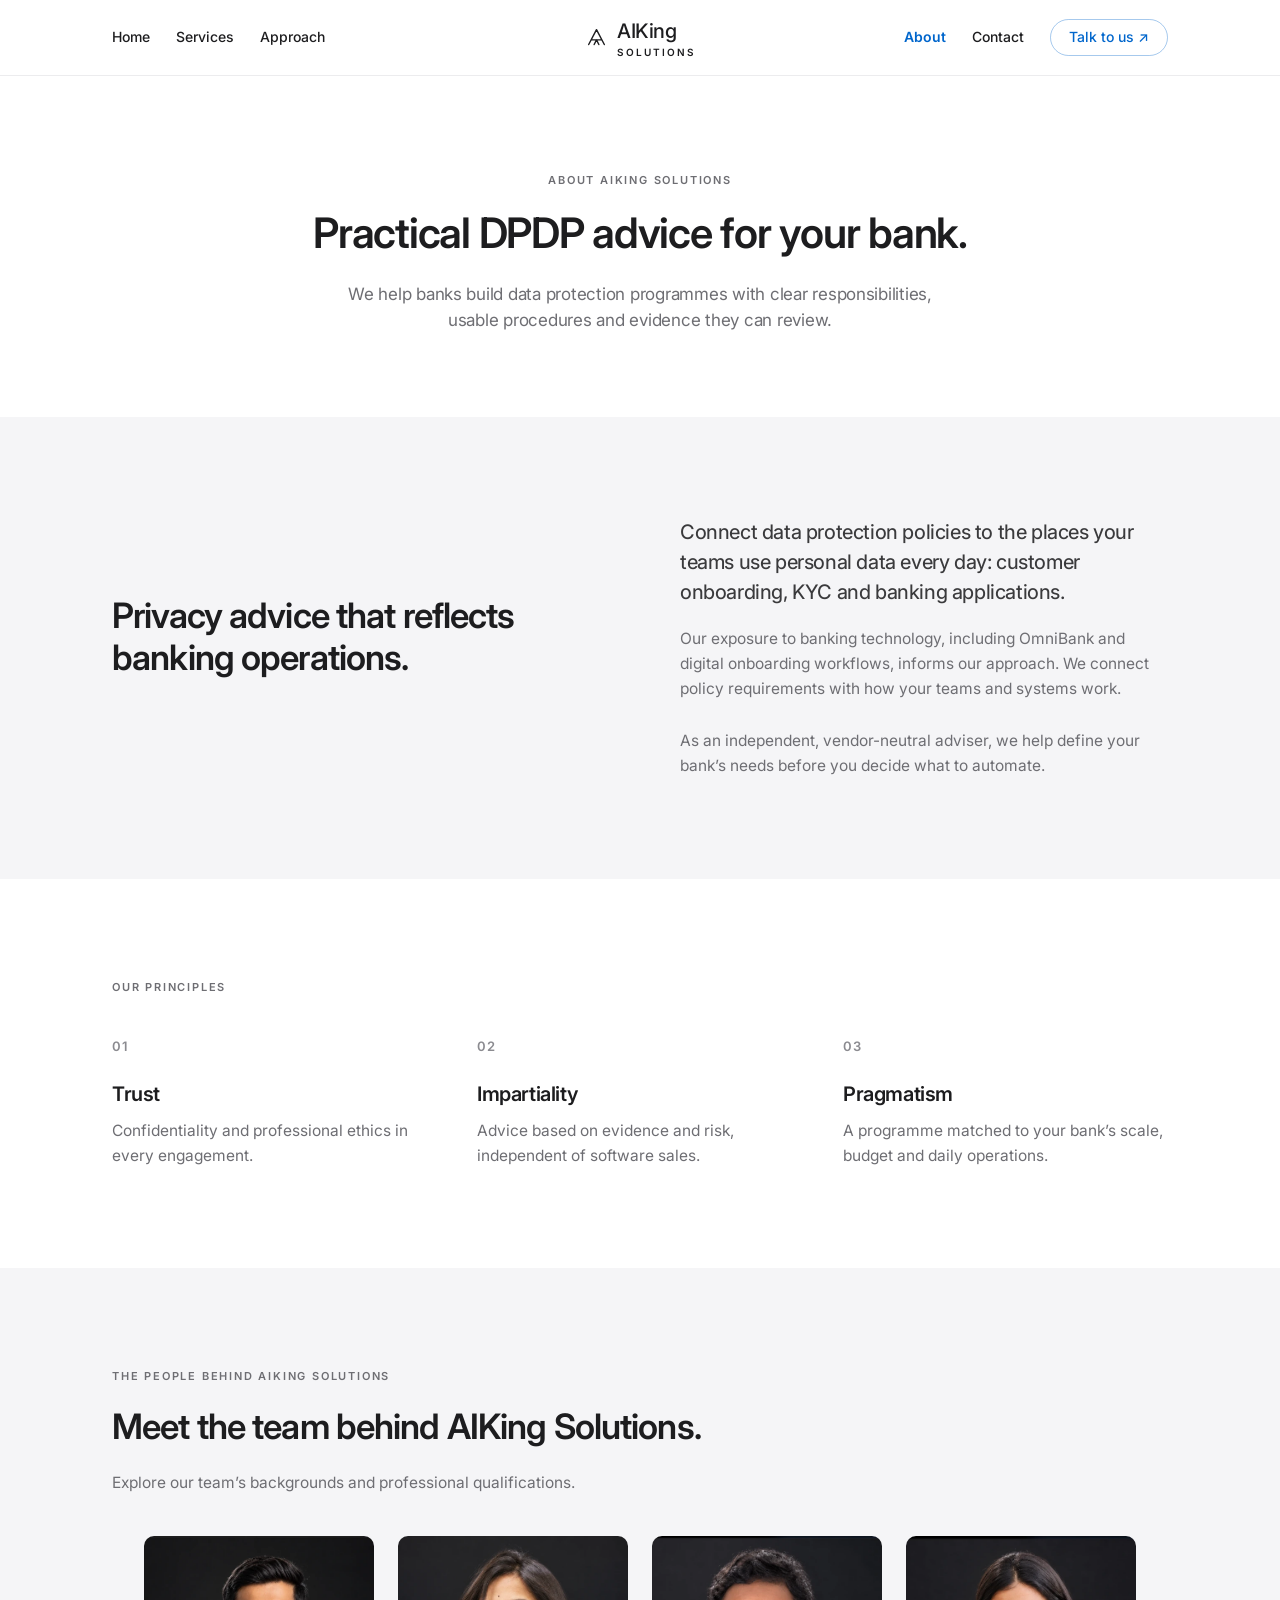
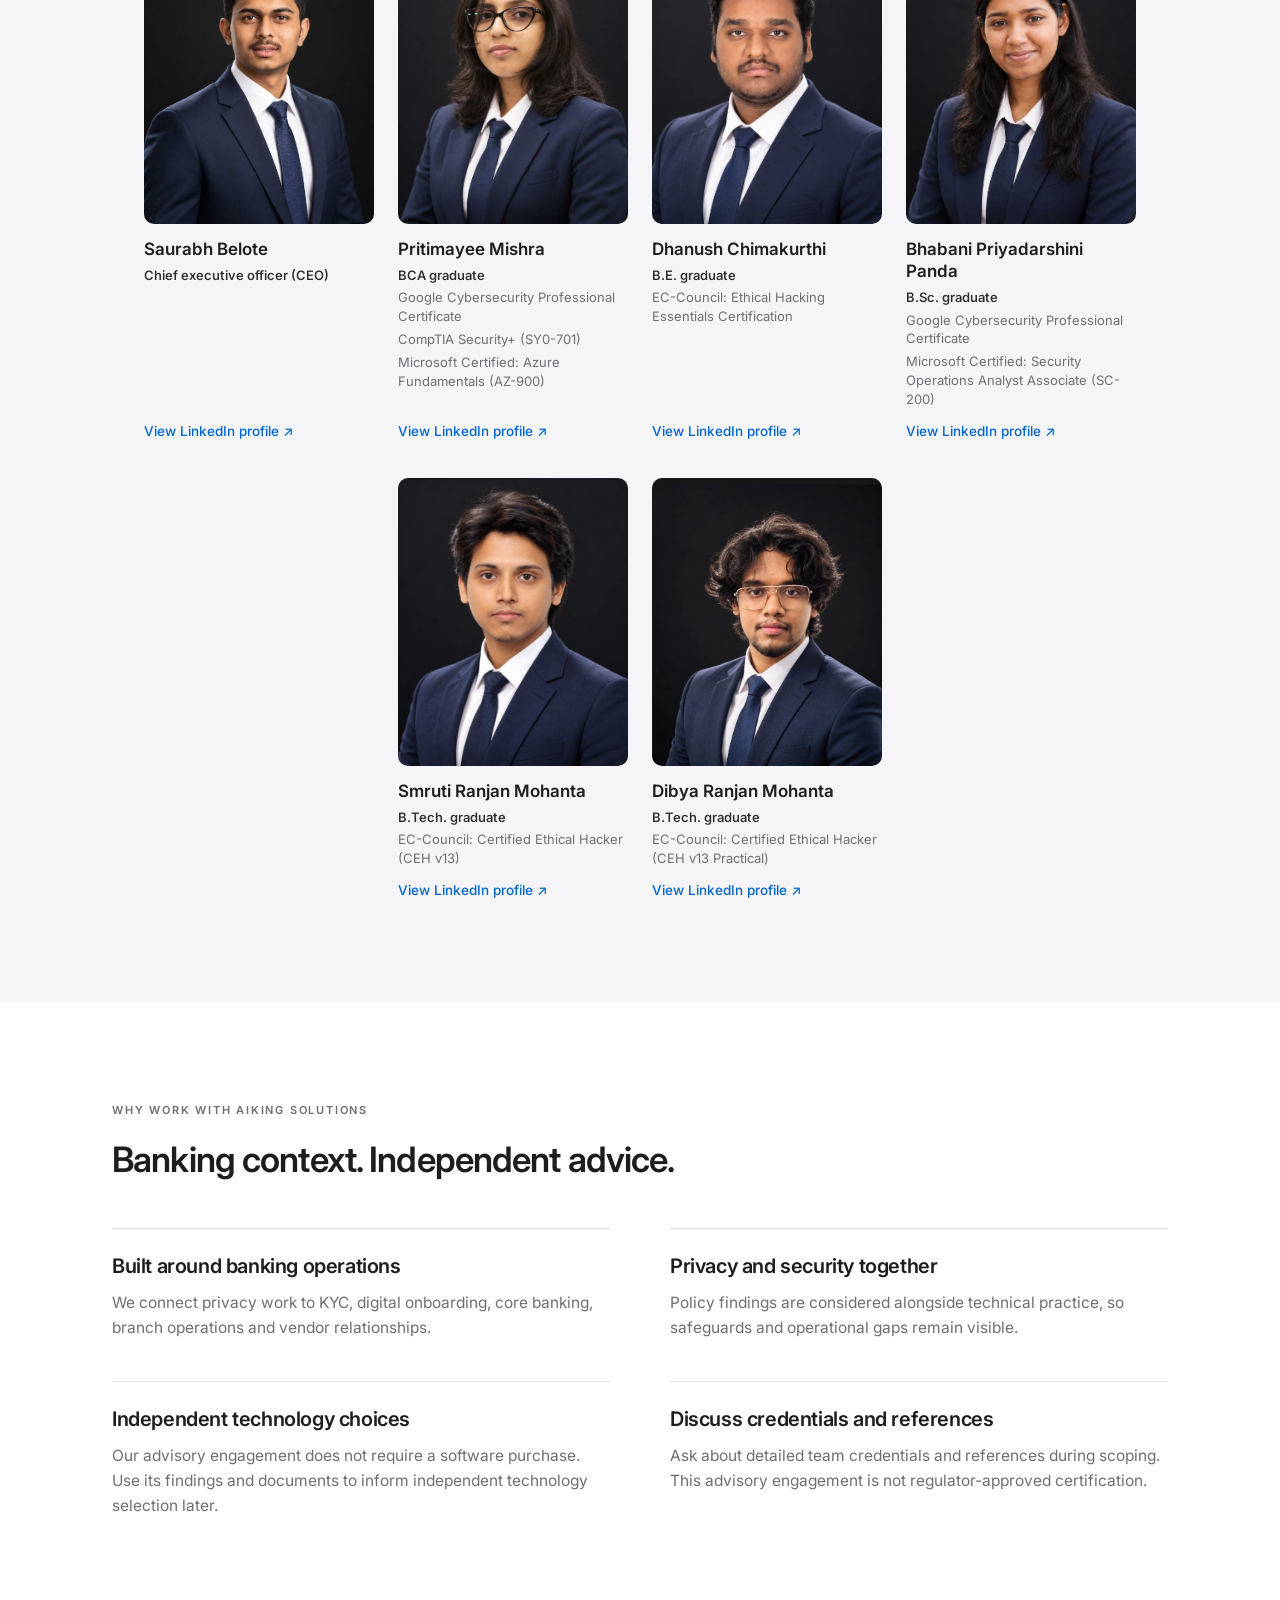
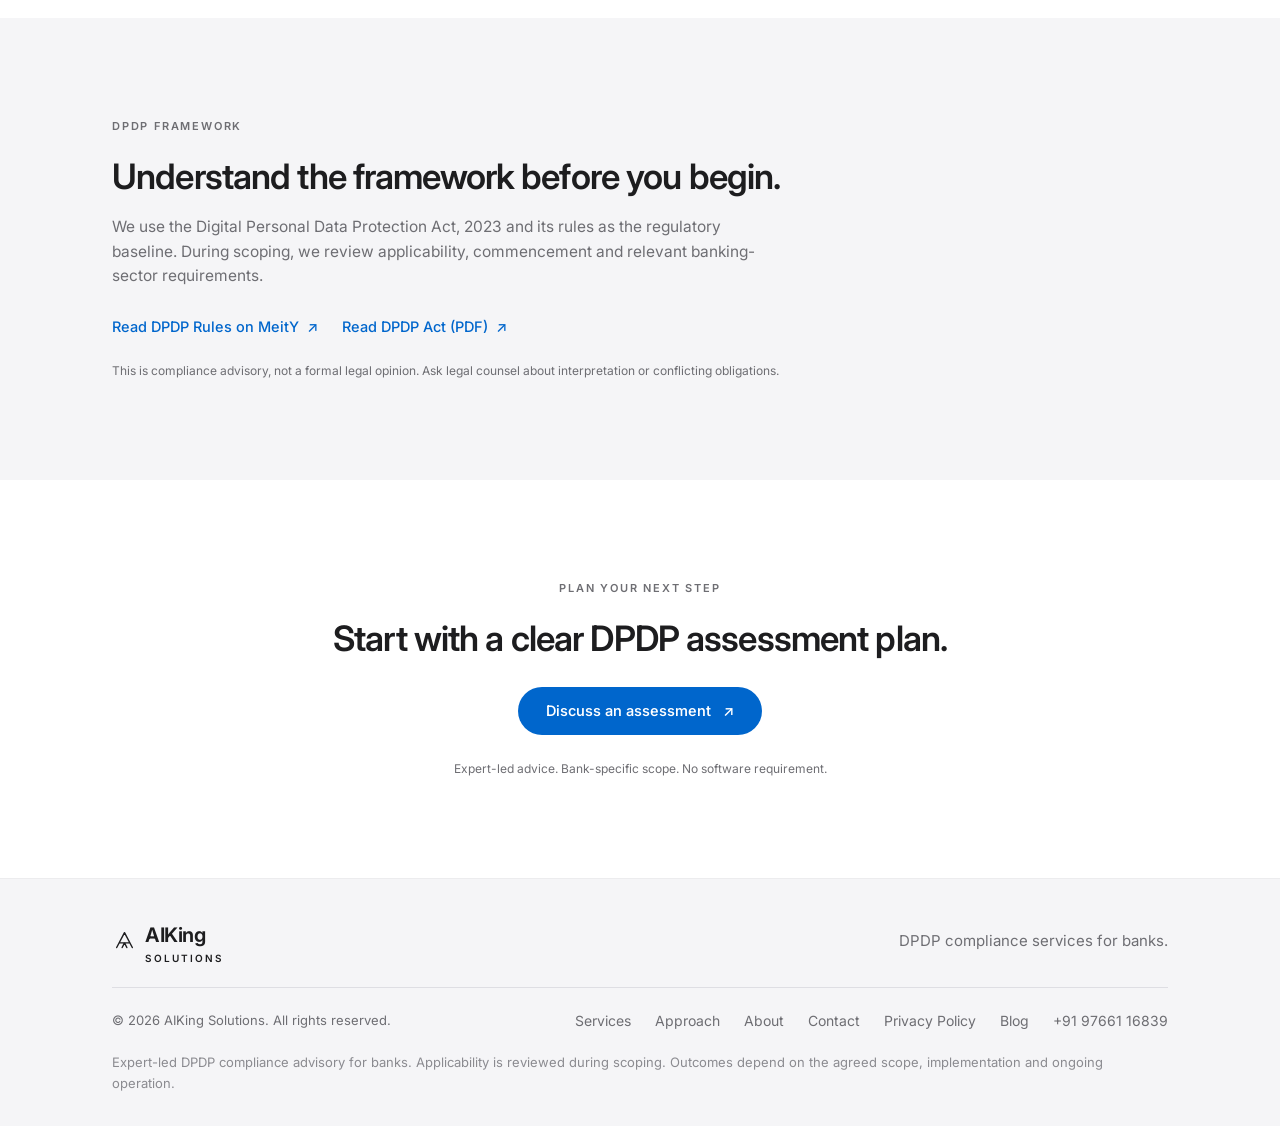
==== commit 56dda0f8: "Updated profile" ====
--- a/about.html
+++ b/about.html
@@ -76,12 +76,6 @@
                 <div style="display: flex; flex-direction: column; gap: 4px; font-size: 11px; line-height: 1.45; color: var(--muted)"><span style="color: #2c2c2e; font-weight: 550">Chief executive officer (CEO)</span></div>
                 <a href="https://www.linkedin.com/in/saurabh-belote" target="_blank" rel="noopener noreferrer" style="color: var(--blue); font-size: 11px; font-weight: 500; display: inline-block; margin-top: auto; padding-top: 12px">View LinkedIn profile ↗</a>
               </article>
-              <article class="team-placeholder reveal" aria-label="Ram Mohan" style="flex: 0 1 230px; width: 230px; max-width: 235px; display: flex; flex-direction: column">
-                <div class="portrait" style="border: none; outline: none; box-shadow: none; background: transparent; overflow: hidden; border-radius: 10px; margin-bottom: 14px"><img src="images/team-marketing.webp" alt="Portrait of Ram Mohan." style="width: 100%; height: 100%; object-fit: cover; object-position: center top; border: none; outline: none; display: block" /></div>
-                <p style="font-weight: 600; color: var(--ink); font-size: 14px; margin: 0 0 6px">Ram Mohan</p>
-                <div style="display: flex; flex-direction: column; gap: 4px; font-size: 11px; line-height: 1.45; color: var(--muted)"><span style="color: #2c2c2e; font-weight: 550">Marketing head</span><span>IIT Guwahati</span></div>
-                <a href="https://linkedin.com/in/rammohanpydi" target="_blank" rel="noopener noreferrer" style="color: var(--blue); font-size: 11px; font-weight: 500; display: inline-block; margin-top: auto; padding-top: 12px">View LinkedIn profile ↗</a>
-              </article>
               <article class="team-placeholder reveal" aria-label="Pritimayee Mishra" style="flex: 0 1 230px; width: 230px; max-width: 235px; display: flex; flex-direction: column">
                 <div class="portrait" style="border: none; outline: none; box-shadow: none; background: transparent; overflow: hidden; border-radius: 10px; margin-bottom: 14px"><img src="images/team-1.webp" alt="Portrait of Pritimayee Mishra." style="width: 100%; height: 100%; object-fit: cover; object-position: center top; border: none; outline: none; display: block" /></div>
                 <p style="font-weight: 600; color: var(--ink); font-size: 14px; margin: 0 0 6px">Pritimayee Mishra</p>
@@ -94,14 +88,14 @@
                 <div style="display: flex; flex-direction: column; gap: 4px; font-size: 11px; line-height: 1.45; color: var(--muted)"><span style="color: #2c2c2e; font-weight: 550">B.E. graduate</span><span>EC-Council: Ethical Hacking Essentials Certification</span></div>
                 <a href="https://www.linkedin.com/in/dhanush-chimakurthi-601066255/" target="_blank" rel="noopener noreferrer" style="color: var(--blue); font-size: 11px; font-weight: 500; display: inline-block; margin-top: auto; padding-top: 12px">View LinkedIn profile ↗</a>
               </article>
-            </div>
-            <div class="team-row" style="display: flex; flex-wrap: wrap; justify-content: center; gap: 32px 24px">
               <article class="team-placeholder reveal" aria-label="Bhabani Priyadarshini Panda" style="flex: 0 1 230px; width: 230px; max-width: 235px; display: flex; flex-direction: column">
                 <div class="portrait" style="border: none; outline: none; box-shadow: none; background: transparent; overflow: hidden; border-radius: 10px; margin-bottom: 14px"><img src="images/team-3.webp" alt="Portrait of Bhabani Priyadarshini Panda." style="width: 100%; height: 100%; object-fit: cover; object-position: center top; border: none; outline: none; display: block" /></div>
                 <p style="font-weight: 600; color: var(--ink); font-size: 14px; margin: 0 0 6px">Bhabani Priyadarshini Panda</p>
                 <div style="display: flex; flex-direction: column; gap: 4px; font-size: 11px; line-height: 1.45; color: var(--muted)"><span style="color: #2c2c2e; font-weight: 550">B.Sc. graduate</span><span>Google Cybersecurity Professional Certificate</span><span>Microsoft Certified: Security Operations Analyst Associate (SC-200)</span></div>
                 <a href="https://www.linkedin.com/in/bp69" target="_blank" rel="noopener noreferrer" style="color: var(--blue); font-size: 11px; font-weight: 500; display: inline-block; margin-top: auto; padding-top: 12px">View LinkedIn profile ↗</a>
               </article>
+            </div>
+            <div class="team-row" style="display: flex; flex-wrap: wrap; justify-content: center; gap: 32px 24px">
               <article class="team-placeholder reveal" aria-label="Smruti Ranjan Mohanta" style="flex: 0 1 230px; width: 230px; max-width: 235px; display: flex; flex-direction: column">
                 <div class="portrait" style="border: none; outline: none; box-shadow: none; background: transparent; overflow: hidden; border-radius: 10px; margin-bottom: 14px"><img src="images/team-4.webp" alt="Portrait of Smruti Ranjan Mohanta." style="width: 100%; height: 100%; object-fit: cover; object-position: center top; border: none; outline: none; display: block" /></div>
                 <p style="font-weight: 600; color: var(--ink); font-size: 14px; margin: 0 0 6px">Smruti Ranjan Mohanta</p>
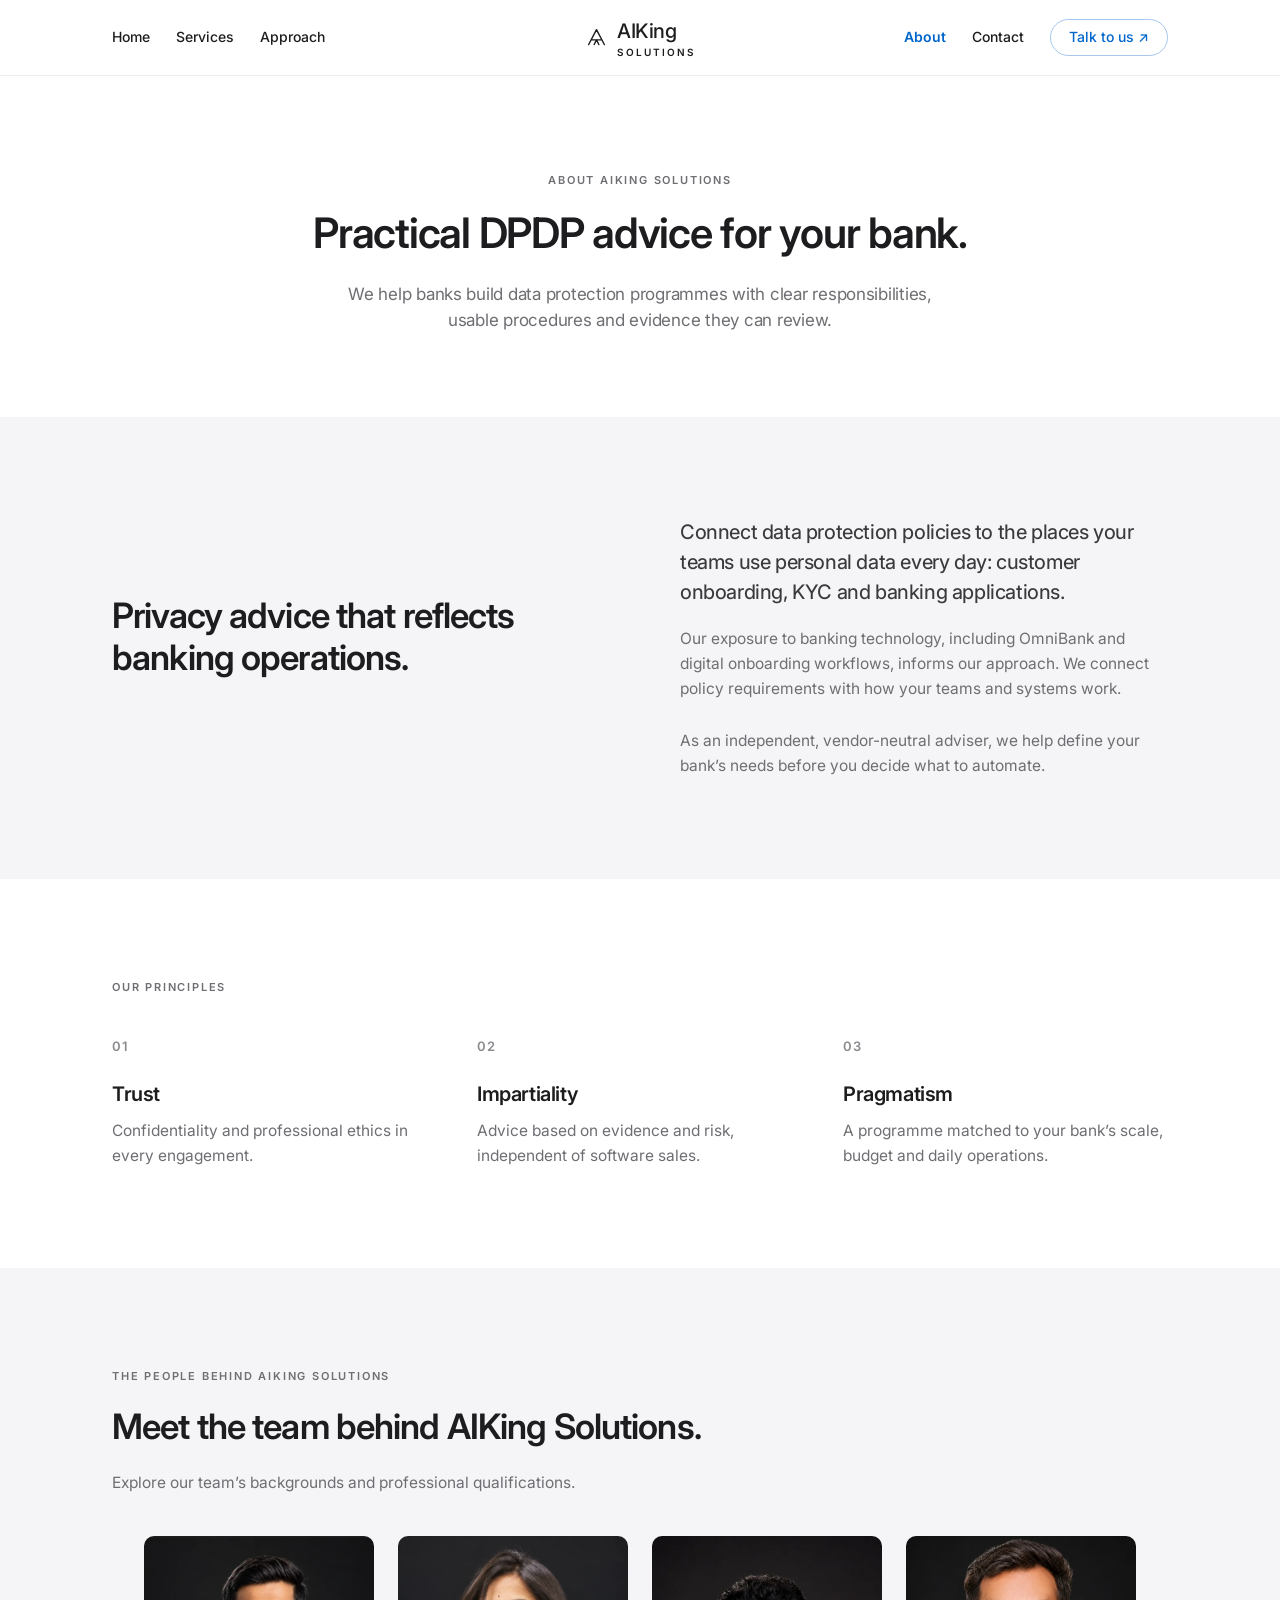
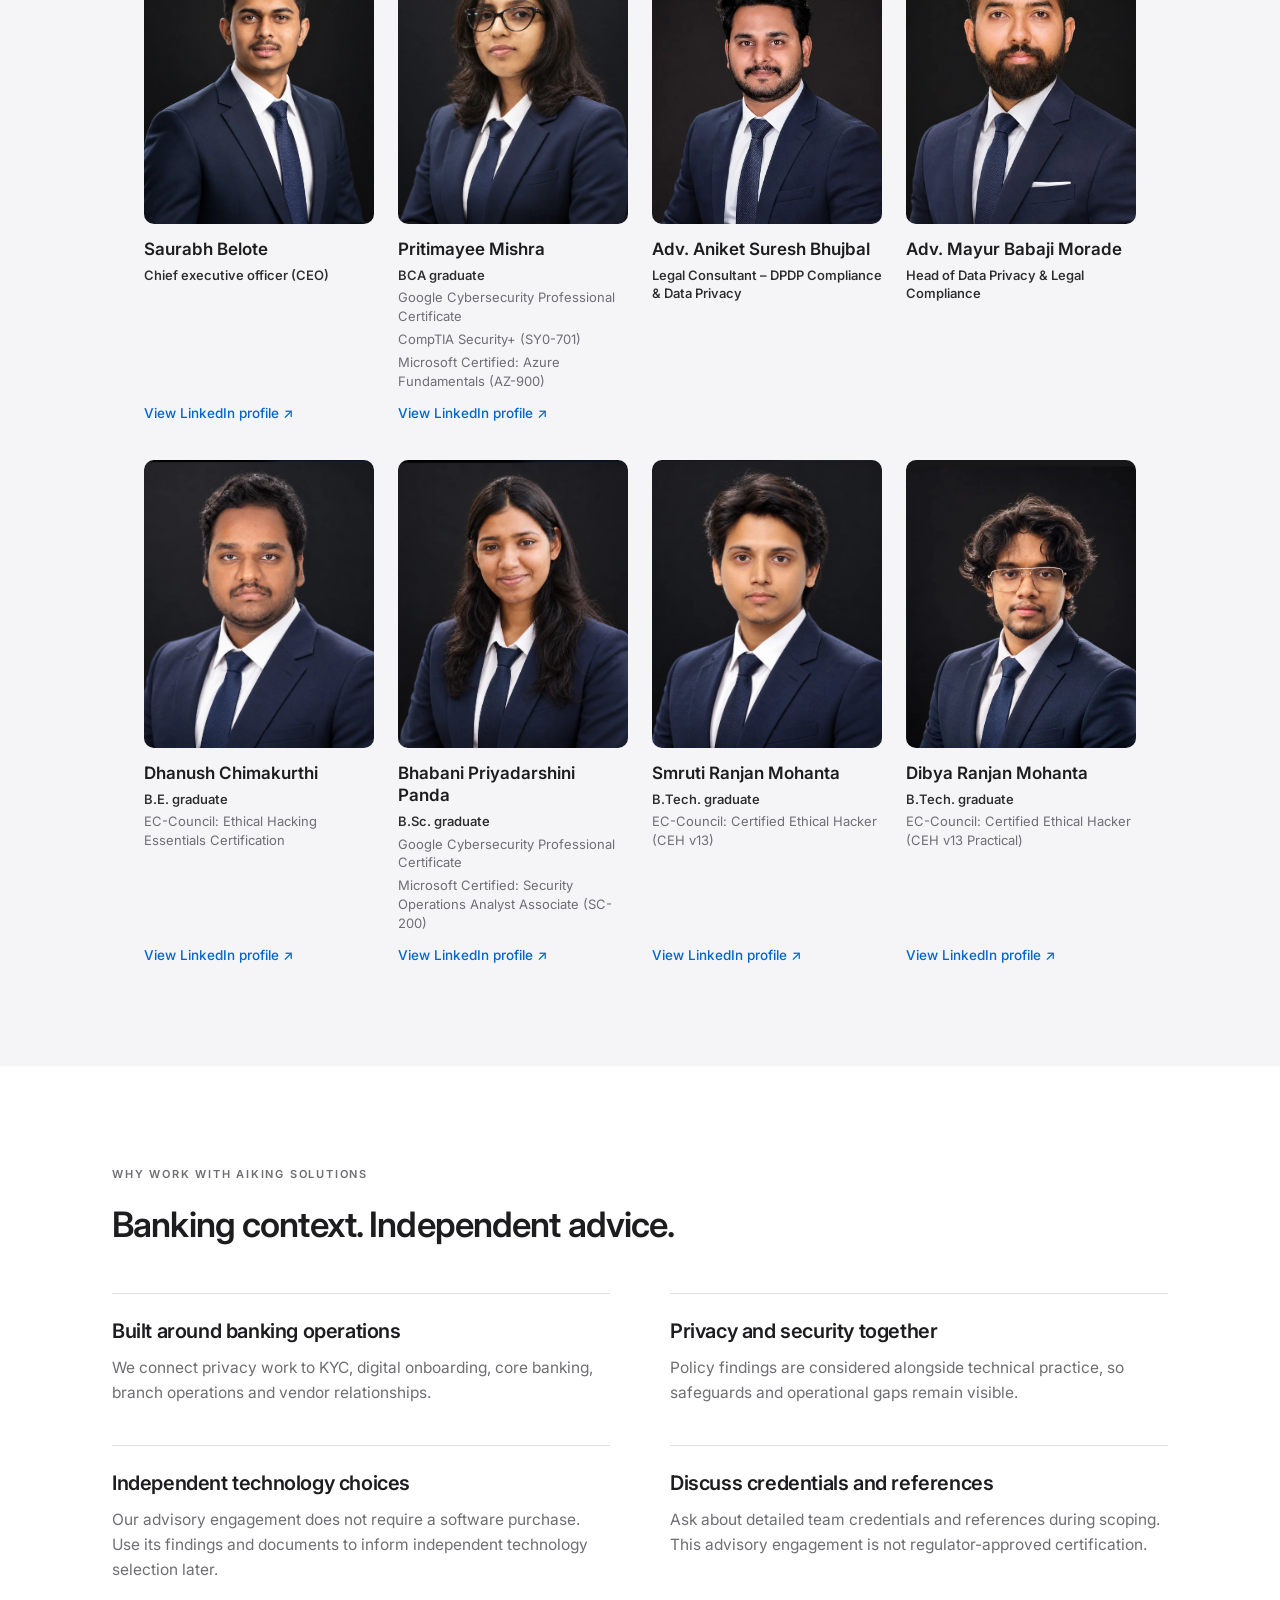
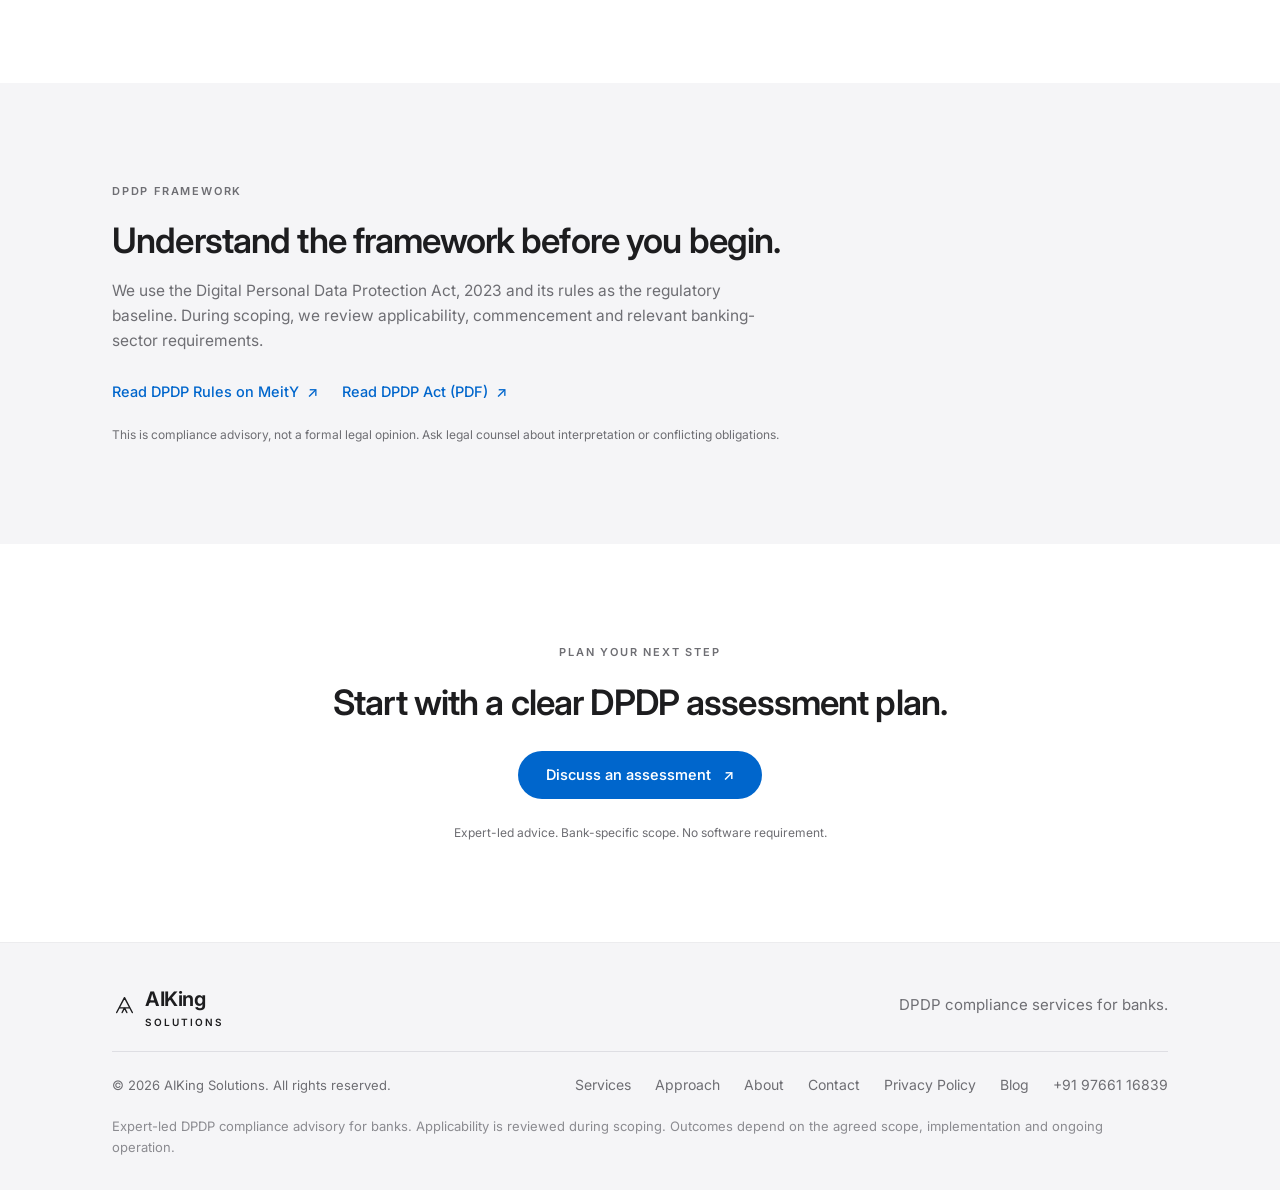
==== commit 1a36a15b: "Updated new profile" ====
--- a/about.html
+++ b/about.html
@@ -82,6 +82,18 @@
                 <div style="display: flex; flex-direction: column; gap: 4px; font-size: 11px; line-height: 1.45; color: var(--muted)"><span style="color: #2c2c2e; font-weight: 550">BCA graduate</span><span>Google Cybersecurity Professional Certificate</span><span>CompTIA Security+ (SY0-701)</span><span>Microsoft Certified: Azure Fundamentals (AZ-900)</span></div>
                 <a href="https://www.linkedin.com/in/pritimayee-mishra-a0551719b?utm_source=share_via&utm_content=profile&utm_medium=member_android" target="_blank" rel="noopener noreferrer" style="color: var(--blue); font-size: 11px; font-weight: 500; display: inline-block; margin-top: auto; padding-top: 12px">View LinkedIn profile ↗</a>
               </article>
+              <article class="team-placeholder reveal" aria-label="Adv. Aniket Suresh Bhujbal" style="flex: 0 1 230px; width: 230px; max-width: 235px; display: flex; flex-direction: column">
+                <div class="portrait" style="border: none; outline: none; box-shadow: none; background: transparent; overflow: hidden; border-radius: 10px; margin-bottom: 14px"><img src="images/team-aniket.webp" alt="Portrait of Adv. Aniket Suresh Bhujbal." style="width: 100%; height: 100%; object-fit: cover; object-position: center top; border: none; outline: none; display: block" /></div>
+                <p style="font-weight: 600; color: var(--ink); font-size: 14px; margin: 0 0 6px">Adv. Aniket Suresh Bhujbal</p>
+                <div style="display: flex; flex-direction: column; gap: 4px; font-size: 11px; line-height: 1.45; color: var(--muted)"><span style="color: #2c2c2e; font-weight: 550">Legal Consultant – DPDP Compliance & Data Privacy</span></div>
+              </article>
+              <article class="team-placeholder reveal" aria-label="Adv. Mayur Babaji Morade" style="flex: 0 1 230px; width: 230px; max-width: 235px; display: flex; flex-direction: column">
+                <div class="portrait" style="border: none; outline: none; box-shadow: none; background: transparent; overflow: hidden; border-radius: 10px; margin-bottom: 14px"><img src="images/team-mayur.webp" alt="Portrait of Adv. Mayur Babaji Morade." style="width: 100%; height: 100%; object-fit: cover; object-position: center top; border: none; outline: none; display: block" /></div>
+                <p style="font-weight: 600; color: var(--ink); font-size: 14px; margin: 0 0 6px">Adv. Mayur Babaji Morade</p>
+                <div style="display: flex; flex-direction: column; gap: 4px; font-size: 11px; line-height: 1.45; color: var(--muted)"><span style="color: #2c2c2e; font-weight: 550">Head of Data Privacy & Legal Compliance</span></div>
+              </article>
+            </div>
+            <div class="team-row" style="display: flex; flex-wrap: wrap; justify-content: center; gap: 32px 24px">
               <article class="team-placeholder reveal" aria-label="Dhanush Chimakurthi" style="flex: 0 1 230px; width: 230px; max-width: 235px; display: flex; flex-direction: column">
                 <div class="portrait" style="border: none; outline: none; box-shadow: none; background: transparent; overflow: hidden; border-radius: 10px; margin-bottom: 14px"><img src="images/team-2.webp" alt="Portrait of Dhanush Chimakurthi." style="width: 100%; height: 100%; object-fit: cover; object-position: center top; border: none; outline: none; display: block" /></div>
                 <p style="font-weight: 600; color: var(--ink); font-size: 14px; margin: 0 0 6px">Dhanush Chimakurthi</p>
@@ -94,8 +106,6 @@
                 <div style="display: flex; flex-direction: column; gap: 4px; font-size: 11px; line-height: 1.45; color: var(--muted)"><span style="color: #2c2c2e; font-weight: 550">B.Sc. graduate</span><span>Google Cybersecurity Professional Certificate</span><span>Microsoft Certified: Security Operations Analyst Associate (SC-200)</span></div>
                 <a href="https://www.linkedin.com/in/bp69" target="_blank" rel="noopener noreferrer" style="color: var(--blue); font-size: 11px; font-weight: 500; display: inline-block; margin-top: auto; padding-top: 12px">View LinkedIn profile ↗</a>
               </article>
-            </div>
-            <div class="team-row" style="display: flex; flex-wrap: wrap; justify-content: center; gap: 32px 24px">
               <article class="team-placeholder reveal" aria-label="Smruti Ranjan Mohanta" style="flex: 0 1 230px; width: 230px; max-width: 235px; display: flex; flex-direction: column">
                 <div class="portrait" style="border: none; outline: none; box-shadow: none; background: transparent; overflow: hidden; border-radius: 10px; margin-bottom: 14px"><img src="images/team-4.webp" alt="Portrait of Smruti Ranjan Mohanta." style="width: 100%; height: 100%; object-fit: cover; object-position: center top; border: none; outline: none; display: block" /></div>
                 <p style="font-weight: 600; color: var(--ink); font-size: 14px; margin: 0 0 6px">Smruti Ranjan Mohanta</p>
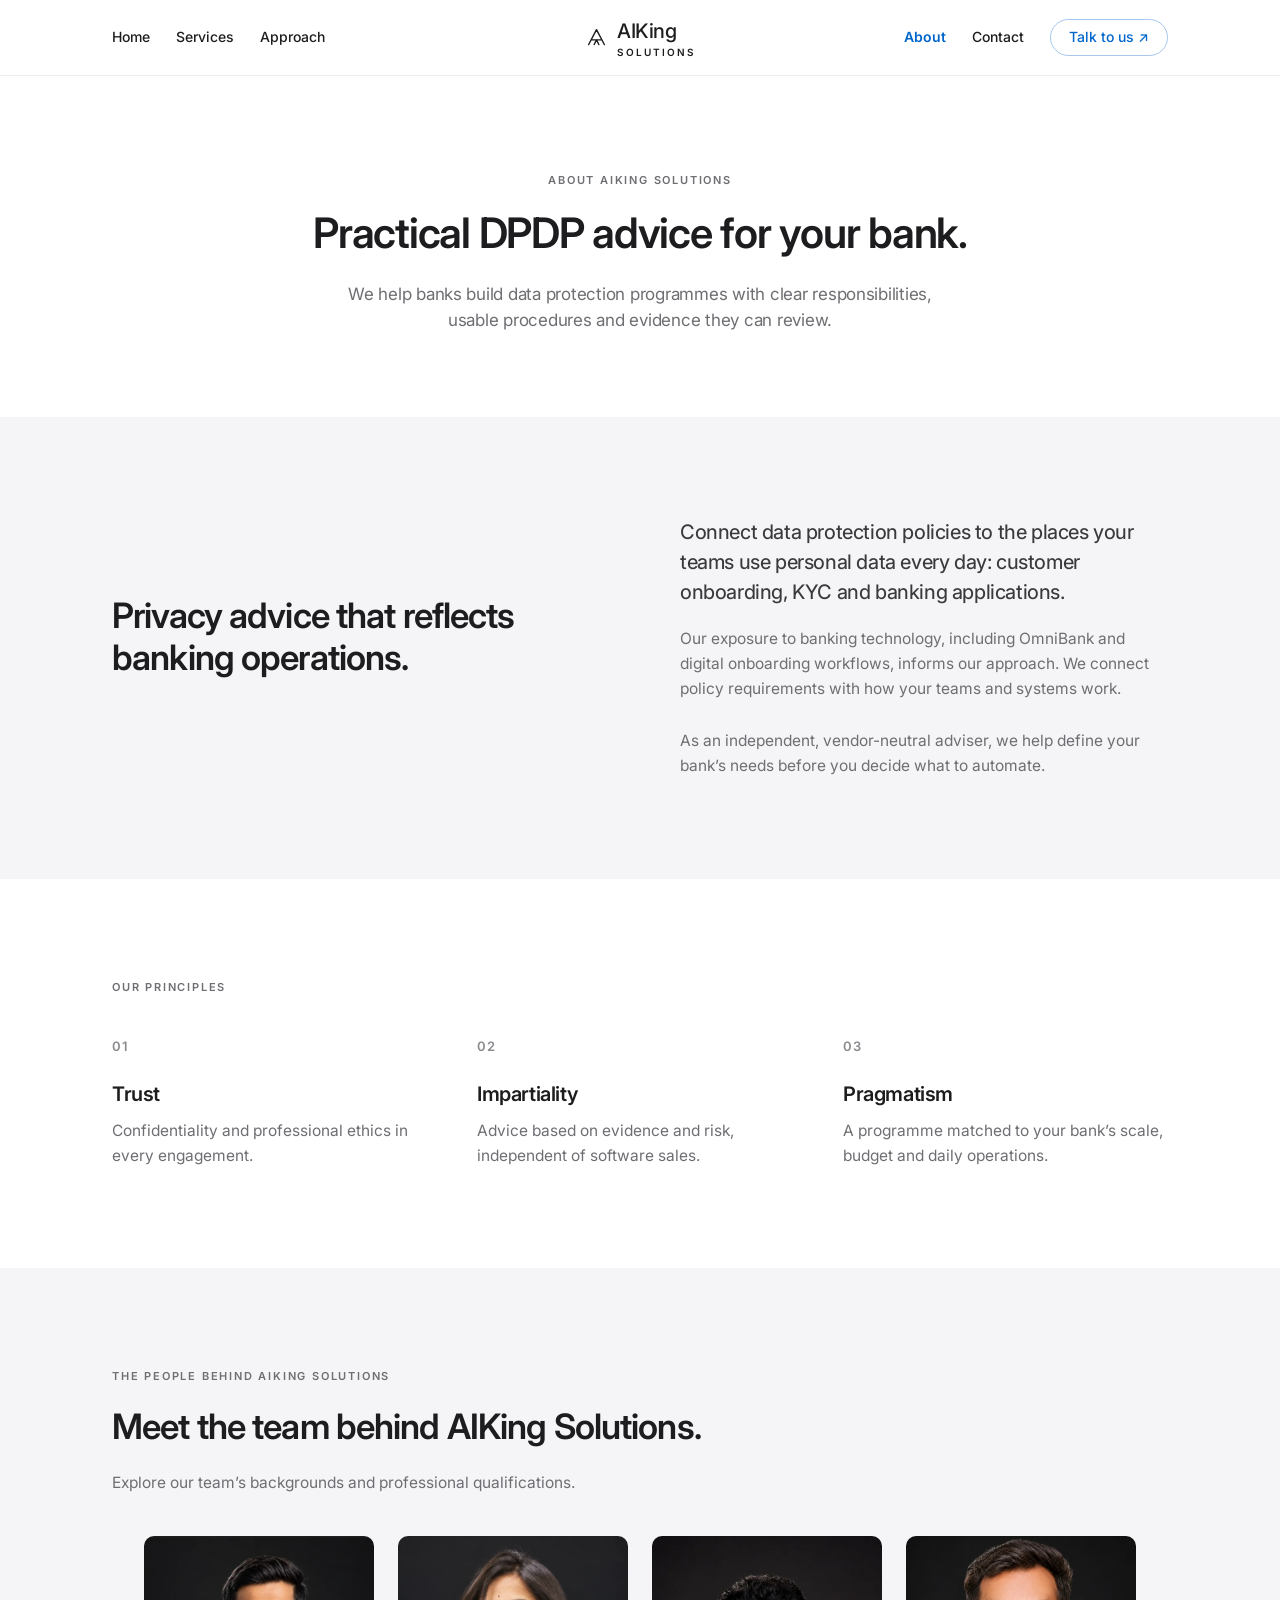
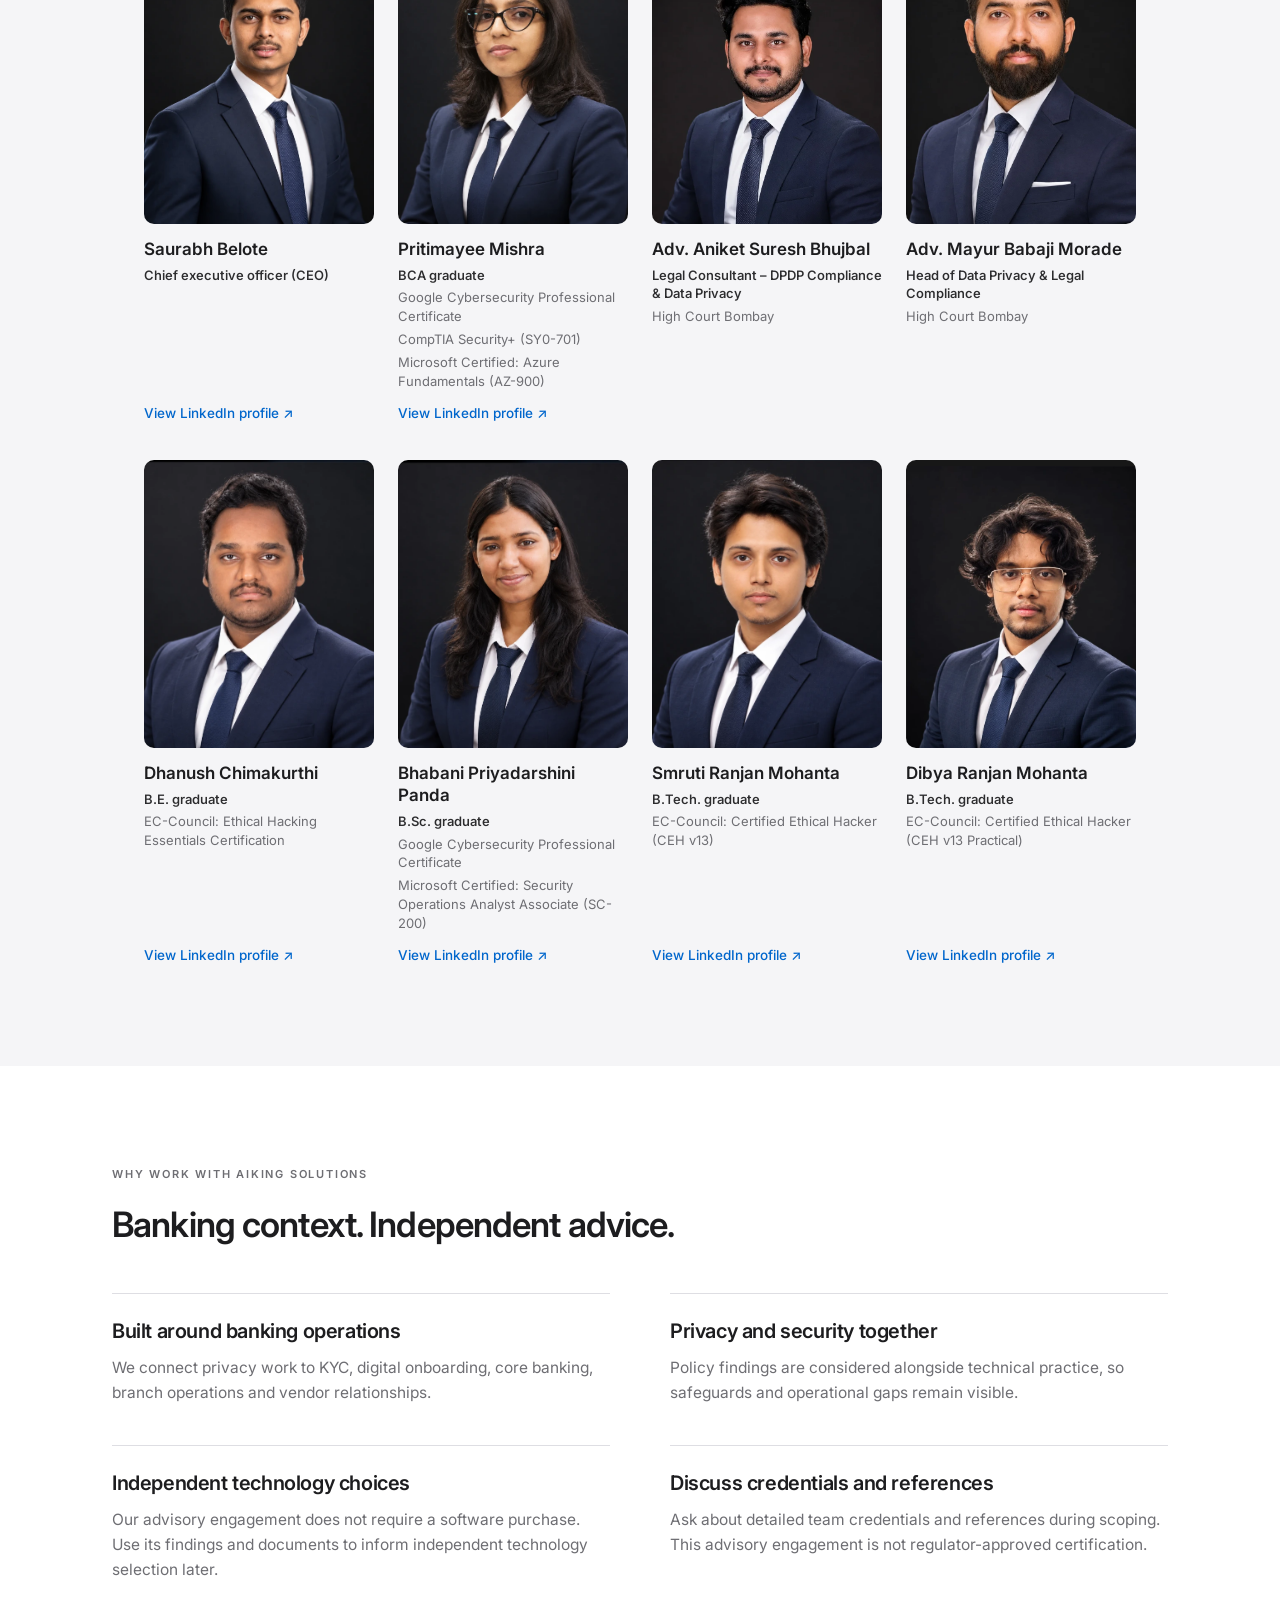
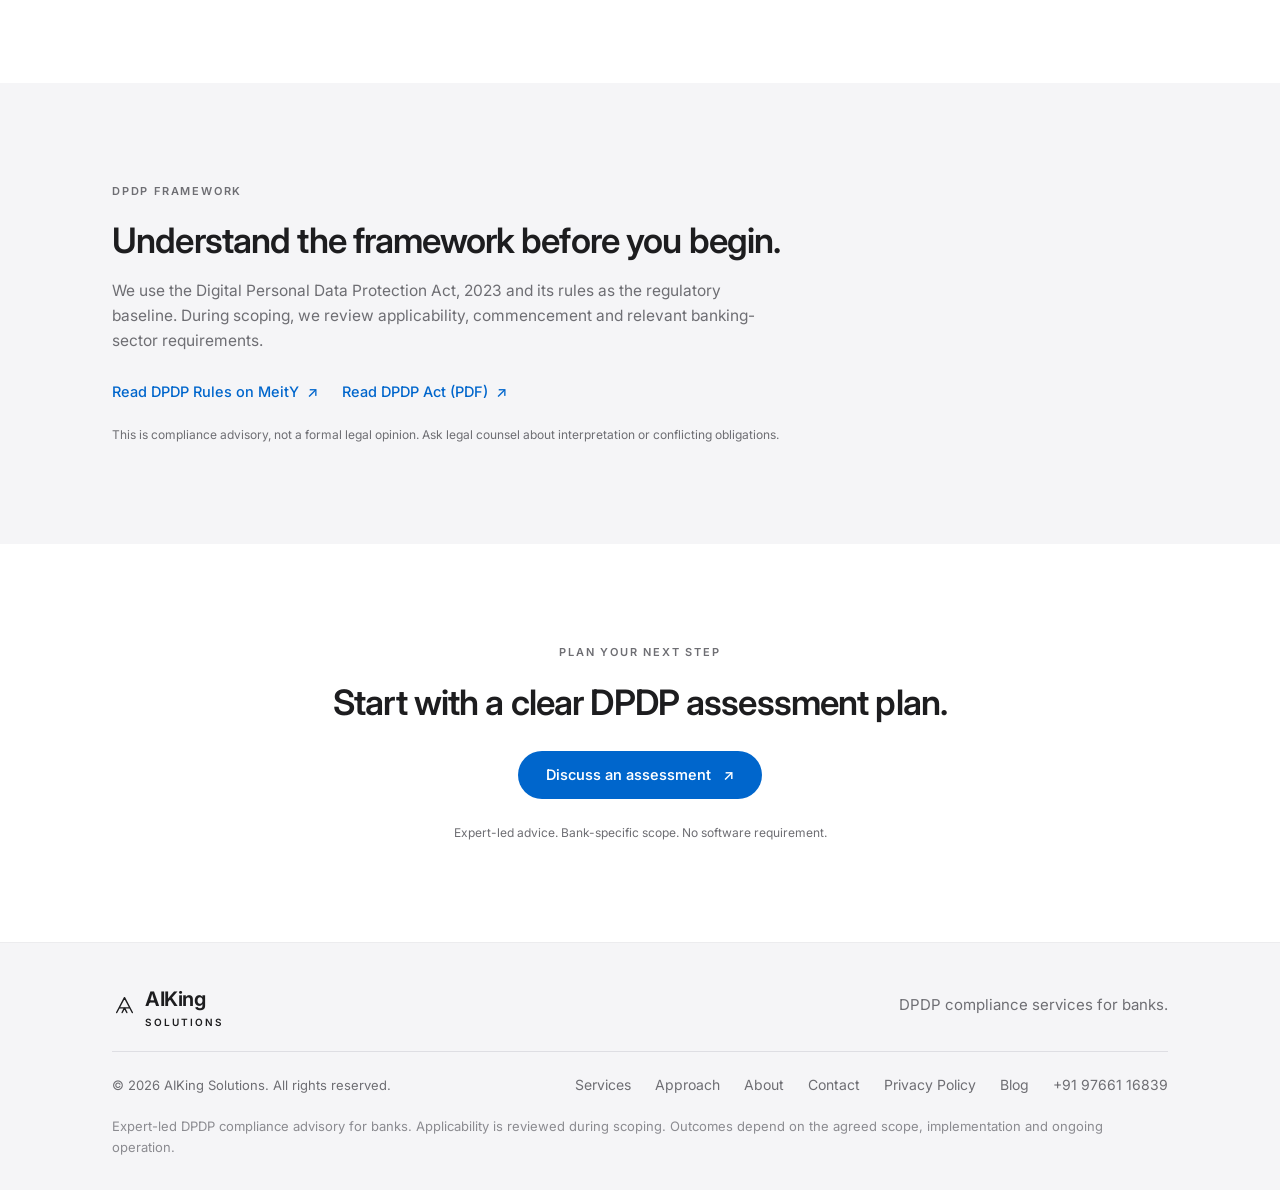
==== commit 5ecec401: "add keyword or text" ====
--- a/about.html
+++ b/about.html
@@ -85,12 +85,12 @@
               <article class="team-placeholder reveal" aria-label="Adv. Aniket Suresh Bhujbal" style="flex: 0 1 230px; width: 230px; max-width: 235px; display: flex; flex-direction: column">
                 <div class="portrait" style="border: none; outline: none; box-shadow: none; background: transparent; overflow: hidden; border-radius: 10px; margin-bottom: 14px"><img src="images/team-aniket.webp" alt="Portrait of Adv. Aniket Suresh Bhujbal." style="width: 100%; height: 100%; object-fit: cover; object-position: center top; border: none; outline: none; display: block" /></div>
                 <p style="font-weight: 600; color: var(--ink); font-size: 14px; margin: 0 0 6px">Adv. Aniket Suresh Bhujbal</p>
-                <div style="display: flex; flex-direction: column; gap: 4px; font-size: 11px; line-height: 1.45; color: var(--muted)"><span style="color: #2c2c2e; font-weight: 550">Legal Consultant – DPDP Compliance & Data Privacy</span></div>
+                <div style="display: flex; flex-direction: column; gap: 4px; font-size: 11px; line-height: 1.45; color: var(--muted)"><span style="color: #2c2c2e; font-weight: 550">Legal Consultant – DPDP Compliance & Data Privacy</span><span>High Court Bombay</span></div>
               </article>
               <article class="team-placeholder reveal" aria-label="Adv. Mayur Babaji Morade" style="flex: 0 1 230px; width: 230px; max-width: 235px; display: flex; flex-direction: column">
                 <div class="portrait" style="border: none; outline: none; box-shadow: none; background: transparent; overflow: hidden; border-radius: 10px; margin-bottom: 14px"><img src="images/team-mayur.webp" alt="Portrait of Adv. Mayur Babaji Morade." style="width: 100%; height: 100%; object-fit: cover; object-position: center top; border: none; outline: none; display: block" /></div>
                 <p style="font-weight: 600; color: var(--ink); font-size: 14px; margin: 0 0 6px">Adv. Mayur Babaji Morade</p>
-                <div style="display: flex; flex-direction: column; gap: 4px; font-size: 11px; line-height: 1.45; color: var(--muted)"><span style="color: #2c2c2e; font-weight: 550">Head of Data Privacy & Legal Compliance</span></div>
+                <div style="display: flex; flex-direction: column; gap: 4px; font-size: 11px; line-height: 1.45; color: var(--muted)"><span style="color: #2c2c2e; font-weight: 550">Head of Data Privacy & Legal Compliance</span><span>High Court Bombay</span></div>
               </article>
             </div>
             <div class="team-row" style="display: flex; flex-wrap: wrap; justify-content: center; gap: 32px 24px">
